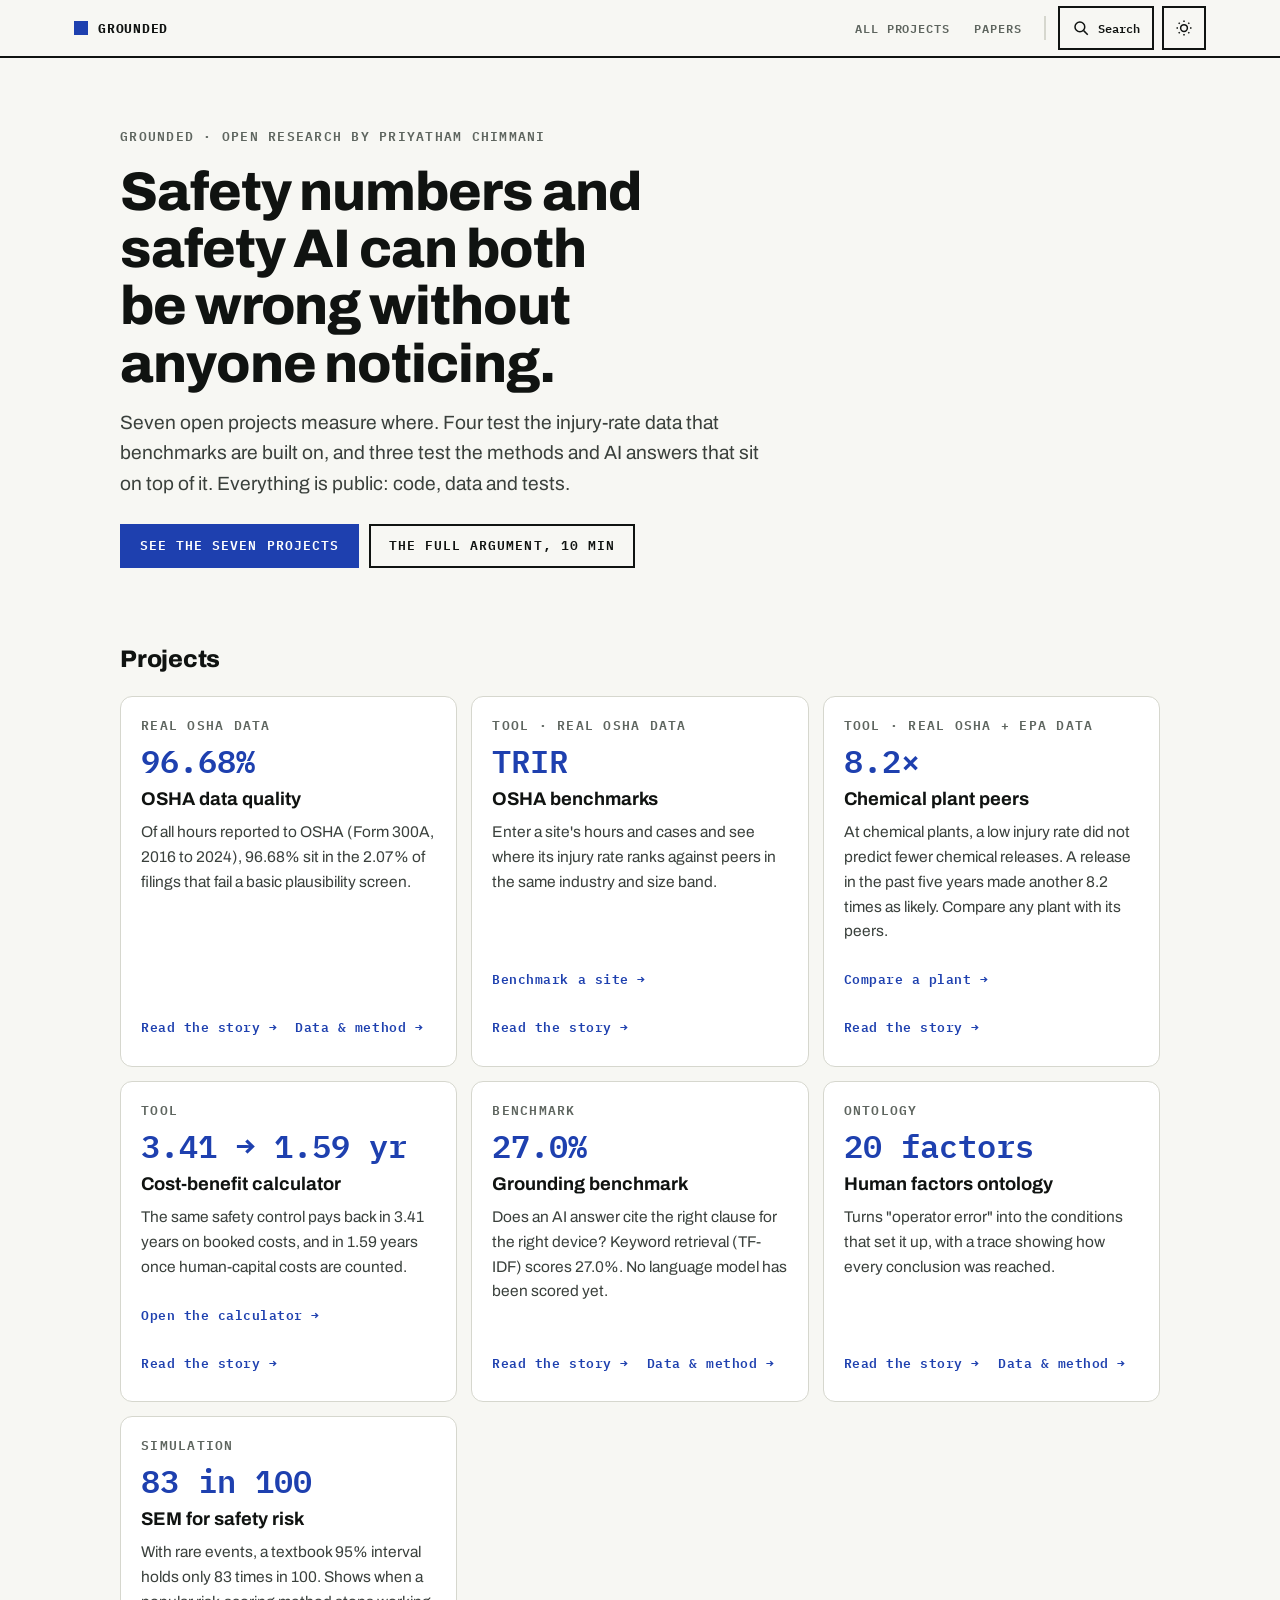
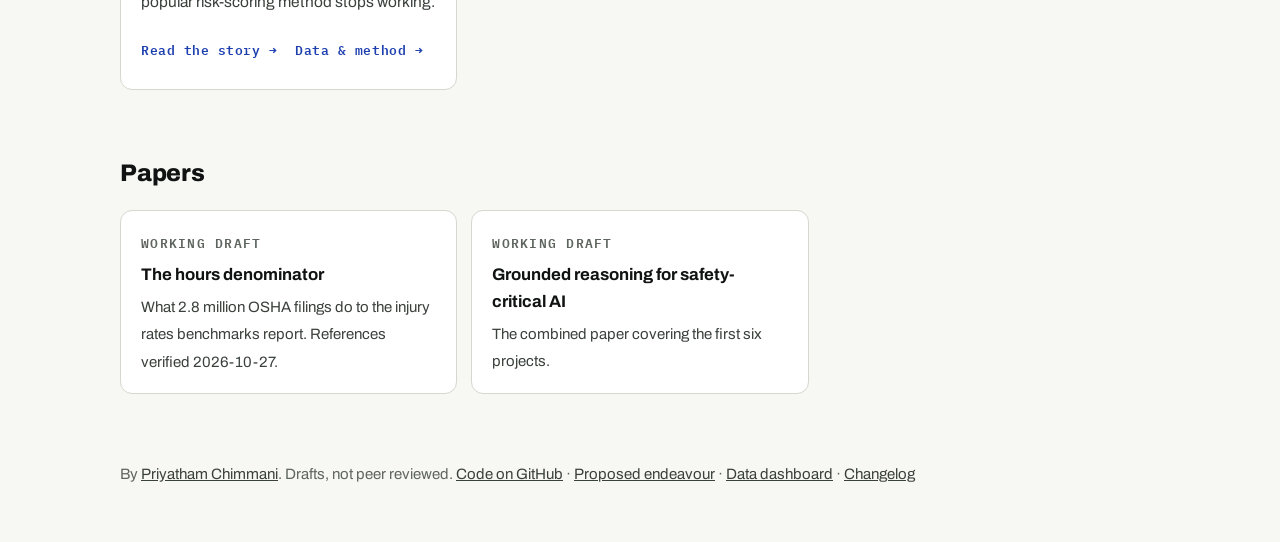
==== docs/index.html @ ce4b9779 "Add Proposed endeavour page: three-year plan built from existing work Co-Authored-By: Claude Sonnet " ====
<!doctype html>
<html lang="en">
<head>
<meta charset="utf-8" />
<meta name="viewport" content="width=device-width, initial-scale=1" />
<title>Grounded - Priyatham Chimmani</title>
<meta name="description" content="Seven open projects on two quiet failures in safety work: injury-rate data that is wrong or misread, and AI answers about safety that are wrong. Plus two papers." />
<link rel="canonical" href="https://priyatham9.github.io/grounded/" />
<meta property="og:title" content="Grounded - Priyatham Chimmani" />
<meta property="og:description" content="Seven open projects on two quiet failures in safety work: injury-rate data that is wrong or misread, and AI answers about safety that are wrong." />
<meta property="og:type" content="website" />
<meta property="og:url" content="https://priyatham9.github.io/grounded/" />
<meta property="og:image" content="https://priyatham9.github.io/grounded/og.png" />
<meta name="twitter:card" content="summary_large_image" />
<meta name="theme-color" content="#F7F7F3" media="(prefers-color-scheme: light)" />
<meta name="theme-color" content="#0A0C10" media="(prefers-color-scheme: dark)" />
<link rel="icon" href="data:image/svg+xml,%3Csvg xmlns='http://www.w3.org/2000/svg' viewBox='0 0 16 16'%3E%3Crect width='16' height='16' fill='%231E40AF'/%3E%3C/svg%3E" />
<link rel="preconnect" href="https://fonts.googleapis.com" />
<link rel="preconnect" href="https://fonts.gstatic.com" crossorigin />
<link rel="stylesheet" href="https://fonts.googleapis.com/css2?family=Archivo:wght@400;600;800&family=IBM+Plex+Mono:wght@500;600&display=swap" />
<style>
:root{
 color-scheme:light;
 --paper:#F7F7F3; --surface:#FFFFFF; --surface-2:#EFEFE9;
 --ink:#101311; --ink-2:#3A403C; --muted:#5E655F;
 --rule:#101311; --rule-soft:#D6D7CE;
 --accent:#1E40AF; --accent-ink:#FFFFFF; --accent-wash:#E2E8FB;
 --font-sans:"Archivo",ui-sans-serif,system-ui,-apple-system,"Segoe UI",Roboto,Arial,sans-serif;
 --font-mono:"IBM Plex Mono",ui-monospace,"SF Mono",Menlo,Consolas,monospace;
}
:root[data-theme="dark"]{
 color-scheme:dark;
 --paper:#0A0C10; --surface:#12151C; --surface-2:#171B24;
 --ink:#EAECF2; --ink-2:#BFC4CF; --muted:#959CAB;
 --rule:#EAECF2; --rule-soft:#2C3240;
 --accent:#7C9EFF; --accent-ink:#06101F; --accent-wash:#151C33;
}
@media (prefers-color-scheme:dark){:root:not([data-theme]){
 color-scheme:dark;
 --paper:#0A0C10; --surface:#12151C; --surface-2:#171B24;
 --ink:#EAECF2; --ink-2:#BFC4CF; --muted:#959CAB;
 --rule:#EAECF2; --rule-soft:#2C3240;
 --accent:#7C9EFF; --accent-ink:#06101F; --accent-wash:#151C33;
}}
*{box-sizing:border-box}
html{-webkit-text-size-adjust:100%}
body{margin:0;background:var(--paper);color:var(--ink);font:400 17px/1.6 var(--font-sans)}
a{color:inherit}
.skip{position:absolute;left:-999px}.skip:focus{left:16px;top:8px;z-index:2000;background:var(--surface);padding:10px 14px}
.wrap{max-width:1080px;margin:0 auto;padding:0 20px}
.label{font:600 12.5px/1.4 var(--font-mono);letter-spacing:.1em;text-transform:uppercase;color:var(--muted)}
h1{font-weight:800;font-size:clamp(2rem,5vw,3.4rem);line-height:1.05;letter-spacing:-.02em;margin:14px 0 16px;max-width:20ch;text-wrap:balance}
.intro{padding-top:64px;padding-bottom:40px}
.intro p{font-size:clamp(1.05rem,1.6vw,1.2rem);color:var(--ink-2);max-width:60ch;margin:0 0 24px;text-wrap:pretty}
.btns{display:flex;flex-wrap:wrap;gap:10px}
.btn{display:inline-flex;align-items:center;min-height:44px;padding:0 18px;border:2px solid var(--rule);font:600 13px/1 var(--font-mono);letter-spacing:.08em;text-transform:uppercase;text-decoration:none}
.btn.primary{background:var(--accent);border-color:var(--accent);color:var(--accent-ink)}
.btn:hover{background:var(--accent-wash);color:var(--ink);border-color:var(--accent)}
.btn:focus-visible,.card a:focus-visible,.paper:focus-visible{outline:3px solid var(--accent);outline-offset:3px}
section{padding:32px 0}
h2{font-size:1.5rem;font-weight:800;margin:0 0 18px;letter-spacing:-.01em}
.grid{display:grid;grid-template-columns:repeat(auto-fill,minmax(300px,1fr));gap:14px}
.card{background:var(--surface);border:1px solid var(--rule-soft);border-radius:12px;padding:20px 20px 16px;display:flex;flex-direction:column}
.card .num{font:600 2rem/1 var(--font-mono);color:var(--accent);margin:10px 0 8px}
.card h3{font-size:1.15rem;margin:0 0 6px}
.card p{margin:0 0 14px;color:var(--ink-2);font-size:15.5px}
.card .links{margin-top:auto;display:flex;flex-wrap:wrap;gap:4px 18px}
.card .links a{display:inline-flex;align-items:center;min-height:44px;font:600 13px/1.2 var(--font-mono);letter-spacing:.04em;color:var(--accent);text-decoration:none}
.card .links a:hover{text-decoration:underline}
.papers{display:grid;grid-template-columns:repeat(auto-fill,minmax(300px,1fr));gap:14px}
.paper{display:block;background:var(--surface);border:1px solid var(--rule-soft);border-radius:12px;padding:18px 20px;text-decoration:none}
.paper:hover{border-color:var(--accent)}
.paper b{display:block;font-size:1.05rem;margin:6px 0 4px}
.paper span.d{color:var(--ink-2);font-size:15px}
footer{padding:36px 0 56px;color:var(--muted);font-size:15px}
footer a{color:var(--ink-2)}
</style>
<script id="rs-theme-init">try{var t=localStorage.getItem("pc-theme")||localStorage.getItem("ehs-ai-theme");if(t==="light"||t==="dark")document.documentElement.setAttribute("data-theme",t);}catch(e){}</script><style id="rs-header-css">.rs-header,.rs-k{--rs-paper:var(--paper,#F7F7F3);--rs-surface:var(--surface,#FFFFFF);--rs-surface-2:var(--surface-2,#EFEFE9);--rs-ink:var(--ink,#101311);--rs-muted:var(--muted,var(--ink-2,#5E655F));--rs-rule:var(--rule,#101311);--rs-rule-soft:var(--rule-soft,#D6D7CE);--rs-accent:var(--accent,#1E40AF);--rs-mono:var(--font-mono,"IBM Plex Mono",ui-monospace,"SF Mono",Menlo,Consolas,monospace);--rs-sans:var(--font-sans,"Archivo",ui-sans-serif,system-ui,-apple-system,"Segoe UI",Roboto,Arial,sans-serif);}:root[data-theme="dark"] .rs-header,:root[data-theme="dark"] .rs-k{--rs-paper:var(--paper,#0A0C10);--rs-surface:var(--surface,#12151C);--rs-surface-2:var(--surface-2,#171B24);--rs-ink:var(--ink,#EAECF2);--rs-muted:var(--muted,var(--ink-2,#959CAB));--rs-rule:var(--rule,#EAECF2);--rs-rule-soft:var(--rule-soft,#2C3240);--rs-accent:var(--accent,#7C9EFF);}@media (prefers-color-scheme:dark){:root:not([data-theme]) .rs-header,:root:not([data-theme]) .rs-k{--rs-paper:var(--paper,#0A0C10);--rs-surface:var(--surface,#12151C);--rs-surface-2:var(--surface-2,#171B24);--rs-ink:var(--ink,#EAECF2);--rs-muted:var(--muted,var(--ink-2,#959CAB));--rs-rule:var(--rule,#EAECF2);--rs-rule-soft:var(--rule-soft,#2C3240);--rs-accent:var(--accent,#7C9EFF);}}:root{--rs-header-h:58px}html{scroll-padding-top:calc(var(--rs-header-h) + 12px)}a.skip,a.skip-link{min-height:44px;box-sizing:border-box}.rs-header :where(a,button,nav,div,span,summary,details,b,i){all:revert;box-sizing:border-box}.rs-header [hidden]{display:none!important}.rs-header{transition:transform .28s cubic-bezier(.2,.8,.2,1)}.rs-header.rs-hide{transform:translateY(-100%)}@media (prefers-reduced-motion:reduce){.rs-header{transition:none}}.rs-header svg{display:block;width:18px;height:18px;fill:none;stroke:currentColor}.rs-header{all:revert;display:block;position:sticky;top:0;z-index:1000;margin:0;padding:0;width:auto;max-width:none;float:none;transform:none;box-sizing:border-box;background:var(--rs-paper);color:var(--rs-ink);border:0;box-shadow:none;font:400 14px/1.3 var(--rs-sans);text-align:left}.rs-header .rs-bar{border-bottom:2px solid var(--rs-rule);background:var(--rs-paper)}.rs-header .rs-row{display:flex;align-items:center;max-width:1180px;height:56px;margin:0 auto;padding:0 24px}.rs-header .rs-brand{display:flex;align-items:center;gap:10px;height:56px;padding:0 16px 0 0;font:700 13px/1 var(--rs-mono);letter-spacing:.06em;text-transform:uppercase;color:var(--rs-ink);text-decoration:none;white-space:nowrap}.rs-header .rs-mark{display:block;width:14px;height:14px;background:var(--rs-accent);flex:none}.rs-header .rs-author{display:flex;align-items:center;height:44px;padding:0 0 0 16px;background:linear-gradient(var(--rs-rule-soft),var(--rs-rule-soft)) 0 50%/2px 24px no-repeat;font:500 12px/1 var(--rs-mono);letter-spacing:.06em;color:var(--rs-muted);text-decoration:none;white-space:nowrap;margin-right:8px}.rs-header .rs-author:hover{color:var(--rs-accent)}.rs-header .rs-nav{display:flex;align-items:center;height:56px;margin:0 0 0 auto;padding:0}.rs-header .rs-menu{display:flex;align-items:center;position:relative;height:56px;margin:0;padding:0}.rs-header .rs-item{display:flex;align-items:center;gap:6px;height:56px;margin:0;padding:0 14px;font:600 12px/1 var(--rs-mono);letter-spacing:.08em;text-transform:uppercase;color:var(--rs-muted);text-decoration:none;white-space:nowrap;cursor:pointer;list-style:none;background:transparent;border:0}.rs-header .rs-item::-webkit-details-marker{display:none}.rs-header .rs-item::marker{content:""}.rs-header .rs-item:hover,.rs-header .rs-menu[open]>.rs-item{background:var(--rs-surface-2);color:var(--rs-ink)}.rs-header .rs-item[aria-current="page"],.rs-header .rs-menu[data-current]>.rs-item{color:var(--rs-ink);box-shadow:inset 0 -3px 0 var(--rs-accent)}.rs-header .rs-story{color:var(--rs-accent);font-weight:700;box-shadow:inset 0 -3px 0 var(--rs-accent)}.rs-header .rs-story::before{content:"";display:block;width:7px;height:7px;background:var(--rs-accent);flex:none}.rs-header .rs-story:hover{background:var(--rs-accent);color:var(--rs-paper)}.rs-header .rs-story:hover::before{background:var(--rs-paper)}.rs-header .rs-caret{display:block;width:0;height:0;border-left:4px solid transparent;border-right:4px solid transparent;border-top:5px solid currentColor;transition:transform .15s}.rs-header .rs-menu[open] .rs-caret{transform:rotate(180deg)}.rs-header .rs-panel{display:block;position:absolute;top:calc(100% + 2px);right:0;width:340px;max-width:calc(100vw - 32px);margin:0;padding:0;background:var(--rs-surface);border:2px solid var(--rs-rule);box-shadow:6px 6px 0 var(--rs-rule);z-index:1}.rs-header .rs-opt{display:flex;flex-direction:column;justify-content:center;gap:4px;min-height:44px;padding:9px 14px;border-bottom:1px solid var(--rs-rule-soft);color:var(--rs-ink);text-decoration:none}.rs-header .rs-opt:last-child{border-bottom:0}.rs-header .rs-opt:hover{background:var(--rs-surface-2)}.rs-header .rs-opt[aria-current="page"]{box-shadow:inset 4px 0 0 var(--rs-accent);background:var(--rs-surface-2)}.rs-header .rs-t{display:block;font:500 14px/1.25 var(--rs-sans);color:var(--rs-ink)}.rs-header .rs-n{display:block;font:400 12px/1.25 var(--rs-mono);letter-spacing:.04em;color:var(--rs-muted)}.rs-header .rs-opt[aria-current="page"] .rs-n::after{content:" \00B7  you are here";color:var(--rs-accent)}.rs-header .rs-sep{display:block;width:2px;height:24px;margin:0 12px 0 10px;background:var(--rs-rule-soft);flex:none}.rs-header .rs-btn{display:inline-flex;align-items:center;justify-content:center;flex:none;width:44px;height:44px;margin:0;padding:0;background:var(--rs-paper);color:var(--rs-ink);border:2px solid var(--rs-rule);border-radius:0;cursor:pointer;font:600 12px/1 var(--rs-mono);touch-action:manipulation}.rs-header .rs-find{margin-right:8px;gap:8px}.rs-header .rs-find span{display:none}.rs-header:not(.rs-js) .rs-find{display:none}.rs-header .rs-btn:hover{background:var(--rs-surface-2)}.rs-header .rs-moon{display:none}:root[data-theme="dark"] .rs-header .rs-sun{display:none}:root[data-theme="dark"] .rs-header .rs-moon{display:block}@media (prefers-color-scheme:dark){:root:not([data-theme]) .rs-header .rs-sun{display:none}:root:not([data-theme]) .rs-header .rs-moon{display:block}}.rs-header .rs-burger{display:none;width:44px;height:44px;margin-left:8px}.rs-header .rs-burger i{display:block;position:relative;width:18px;height:2px;background:currentColor;transition:background .15s}.rs-header .rs-burger i::before,.rs-header .rs-burger i::after{content:"";position:absolute;left:0;width:18px;height:2px;background:currentColor;transition:transform .15s}.rs-header .rs-burger i::before{top:-6px}.rs-header .rs-burger i::after{top:6px}.rs-header .rs-burger[aria-expanded="true"] i{background:transparent}.rs-header .rs-burger[aria-expanded="true"] i::before{transform:translateY(6px) rotate(45deg)}.rs-header .rs-burger[aria-expanded="true"] i::after{transform:translateY(-6px) rotate(-45deg)}.rs-header :focus-visible{outline:2px solid var(--rs-accent);outline-offset:-2px}.rs-header .rs-sub{position:relative;border-bottom:2px solid var(--rs-rule-soft);background:var(--rs-paper)}.rs-header .rs-subrow{height:44px}.rs-header .rs-sublabel{display:block;flex:none;padding:0 12px 0 0;font:500 12px/1 var(--rs-mono);letter-spacing:.06em;color:var(--rs-muted);white-space:nowrap}.rs-header .rs-sections{display:flex;align-items:center;position:relative;flex:1 1 auto;min-width:0;height:44px;margin:0;padding:0;overflow-x:auto;scrollbar-width:none}.rs-header .rs-sections::-webkit-scrollbar{display:none}.rs-header .rs-sections.rs-fl{-webkit-mask-image:linear-gradient(90deg,transparent,#000 32px);mask-image:linear-gradient(90deg,transparent,#000 32px)}.rs-header .rs-sections.rs-fr{-webkit-mask-image:linear-gradient(90deg,#000 calc(100% - 32px),transparent);mask-image:linear-gradient(90deg,#000 calc(100% - 32px),transparent)}.rs-header .rs-sections.rs-fl.rs-fr{-webkit-mask-image:linear-gradient(90deg,transparent,#000 32px,#000 calc(100% - 32px),transparent);mask-image:linear-gradient(90deg,transparent,#000 32px,#000 calc(100% - 32px),transparent)}.rs-header .rs-sec{display:flex;align-items:center;flex:none;height:44px;padding:0 10px;font:600 12px/1 var(--rs-mono);letter-spacing:.06em;text-transform:uppercase;color:var(--rs-muted);text-decoration:none;white-space:nowrap}.rs-header .rs-sec:hover{color:var(--rs-ink)}.rs-header .rs-sec.rs-active{color:var(--rs-accent);box-shadow:inset 0 -2px 0 var(--rs-accent)}.rs-header .rs-subbtn{display:none;align-items:center;gap:8px;width:100%;height:44px;margin:0;padding:0;background:transparent;border:0;color:var(--rs-muted);font:500 12px/1 var(--rs-mono);letter-spacing:.06em;cursor:pointer;text-align:left}.rs-header .rs-subbtn b{flex:1 1 auto;min-width:0;overflow:hidden;text-overflow:ellipsis;white-space:nowrap;color:var(--rs-ink);font-weight:600;text-transform:uppercase}.rs-header .rs-subbtn[aria-expanded="true"] .rs-caret{transform:rotate(180deg)}.rs-header .rs-sublist{position:absolute;top:calc(100% + 2px);left:0;right:0;max-height:60vh;overflow-y:auto;margin:0;padding:0;background:var(--rs-surface);border-top:2px solid var(--rs-rule);border-bottom:2px solid var(--rs-rule);box-shadow:0 6px 0 var(--rs-rule)}.rs-header .rs-sublist .rs-sec{height:auto;min-height:44px;padding:0 16px;border-bottom:1px solid var(--rs-rule-soft)}.rs-header .rs-sublist .rs-sec.rs-active{box-shadow:inset 4px 0 0 var(--rs-accent)}.rs-header .rs-progress{display:block;position:absolute;left:0;right:0;bottom:0;height:2px;background:var(--rs-accent);transform:scaleX(0);transform-origin:0 50%;pointer-events:none}.rs-header .rs-sheet{position:fixed;top:58px;overscroll-behavior:contain;left:0;right:0;bottom:0;overflow-y:auto;margin:0;padding:8px 16px 32px;background:var(--rs-paper);border-top:0;z-index:2}.rs-header .rs-sheet a{display:flex;align-items:center;min-height:48px;padding:0 4px;border-bottom:1px solid var(--rs-rule-soft);color:var(--rs-ink);text-decoration:none;font:600 13px/1.2 var(--rs-mono);letter-spacing:.06em;text-transform:uppercase}.rs-header .rs-sheet a[aria-current="page"]{color:var(--rs-accent);box-shadow:inset 4px 0 0 var(--rs-accent);padding-left:14px}.rs-header .rs-sheet .rs-opt{align-items:flex-start;font:inherit;text-transform:none;letter-spacing:0;padding:8px 4px}.rs-header .rs-sheet .rs-opt[aria-current="page"]{padding-left:14px}.rs-header .rs-group{display:block;margin:24px 0 4px;font:500 12px/1 var(--rs-mono);letter-spacing:.08em;text-transform:uppercase;color:var(--rs-muted)}.rs-header .rs-sheet a.rs-sheet-author{margin-top:24px;border-top:2px solid var(--rs-rule);border-bottom:0;color:var(--rs-muted);text-transform:none;font-weight:500}htmlhtml.rs-lock{overflow:hidden}@media (max-width:1279.98px){.rs-header .rs-author{display:none}}.rs-header .rs-crumb{display:flex;align-items:center;gap:10px;min-width:0;height:56px;padding:0 4px 0 0}.rs-header .rs-slash{color:var(--rs-muted);font:400 20px/1 var(--rs-sans)}.rs-header .rs-proj,.rs-header .rs-here{display:block;min-width:0;line-height:44px!important;min-height:44px;overflow:hidden;text-overflow:ellipsis;white-space:nowrap;font:700 15px/1.2 var(--rs-sans);color:var(--rs-ink);text-decoration:none}.rs-header a.rs-proj:hover{text-decoration:underline}.rs-header .rs-tabs{display:flex;align-items:center;height:56px;margin:0 0 0 14px;padding:0}.rs-header .rs-tab{display:flex;align-items:center;height:56px;padding:0 12px;font:600 12px/1 var(--rs-mono);letter-spacing:.08em;text-transform:uppercase;color:var(--rs-muted);text-decoration:none;white-space:nowrap}.rs-header .rs-tab:hover{background:var(--rs-surface-2);color:var(--rs-ink)}.rs-header .rs-tab[aria-current="page"]{color:var(--rs-ink);box-shadow:inset 0 -3px 0 var(--rs-accent)}.rs-header .rs-tab:focus-visible,.rs-header .rs-proj:focus-visible{outline:3px solid var(--rs-accent);outline-offset:-3px}@media (max-width:599.98px){.rs-header .rs-brand:has(+.rs-crumb){font-size:0;gap:0;min-width:44px;padding-right:0;justify-content:center}.rs-header .rs-crumb{gap:8px}}@media (max-width:1100px){.rs-header .rs-item{padding:0 10px}}@media (min-width:1280px){.rs-header .rs-find{width:auto;padding:0 12px}.rs-header .rs-find span{display:block}.rs-header .rs-item{padding:0 12px}}@media (max-width:1099.98px){.rs-header .rs-tabs{display:none}.rs-header .rs-find{margin-left:auto}.rs-header .rs-row{padding:0 16px}.rs-header.rs-js .rs-nav,.rs-header.rs-js .rs-sep,.rs-header .rs-author{display:none}.rs-header.rs-js .rs-burger{display:inline-flex}.rs-header:not(.rs-js) .rs-nav{overflow-x:auto;margin-left:0}.rs-header.rs-js .rs-sublabel,.rs-header.rs-js .rs-subrow>.rs-sections{display:none}.rs-header.rs-js .rs-subbtn{display:flex}}@media (min-width:1100px){.rs-header .rs-sheet,.rs-header .rs-sublist{display:none}}.rs-k,.rs-k :where(div,span,a,button,input,p,mark,kbd,b,svg){all:revert;box-sizing:border-box}.rs-k{width:min(640px,100vw - 32px);max-width:none;max-height:min(76vh,680px);margin:10vh auto auto;padding:0;overflow:hidden;background:var(--rs-surface);color:var(--rs-ink);border:2px solid var(--rs-rule);box-shadow:8px 8px 0 var(--rs-rule);font:400 15px/1.4 var(--rs-sans)}.rs-k[open]{display:flex;flex-direction:column}.rs-k::backdrop{background:#0a0c108c}.rs-k svg{flex:none;width:20px;height:20px;fill:none;stroke:currentColor;stroke-width:2}.rs-k-top{display:flex;align-items:center;gap:10px;padding:0 8px 0 16px;border-bottom:2px solid var(--rs-rule);color:var(--rs-muted)}.rs-k-top:focus-within{box-shadow:inset 0 -2px var(--rs-accent)}.rs-k input{flex:1;min-width:0;height:56px;border:0;outline:0;background:none;color:var(--rs-ink);font:500 17px var(--rs-sans);appearance:none}.rs-k input::placeholder{color:var(--rs-muted)}.rs-k-x{min-width:44px;height:44px;padding:0 10px;background:none;color:var(--rs-muted);border:1px solid var(--rs-rule-soft);font:600 12px var(--rs-mono);text-transform:uppercase;cursor:pointer}#rs-k-list{flex:1;min-height:0;overflow-y:auto;overscroll-behavior:contain;padding-bottom:8px}#rs-k-list:empty{display:none}.rs-k-g{padding:14px 16px 6px;font:600 12px var(--rs-mono);letter-spacing:.08em;text-transform:uppercase;color:var(--rs-muted)}.rs-k [role=option]{display:block;padding:9px 16px 9px 13px;border-left:3px solid transparent;color:var(--rs-ink);text-decoration:none}.rs-k [role=option]:hover,.rs-k [aria-selected=true]{background:var(--rs-surface-2);border-color:var(--rs-accent)}.rs-k-t{display:block;font-weight:500}.rs-k-c{display:block;overflow:hidden;white-space:nowrap;text-overflow:ellipsis;font-size:13px;color:var(--rs-muted)}.rs-k-c b{margin-right:6px;color:var(--rs-ink)}.rs-k mark{background:none;color:inherit;font-weight:700;text-decoration:underline 2px var(--rs-accent);text-underline-offset:2px}.rs-k-e{margin:0;padding:20px 16px;color:var(--rs-muted)}.rs-k-f{margin:0;padding:10px 16px;border-top:1px solid var(--rs-rule-soft);font:500 12px var(--rs-mono);color:var(--rs-muted);word-spacing:6px}.rs-k-f kbd{margin:0 4px 0 0;padding:2px 5px;border:1px solid var(--rs-rule-soft);font:inherit;word-spacing:0}.rs-k-sr{position:absolute;width:1px;height:1px;overflow:hidden;clip-path:inset(50%)}.rs-k :focus-visible{outline:2px solid var(--rs-accent);outline-offset:-2px}@media (max-width:640px){.rs-k{width:100%;height:100%;max-height:100%;margin:0;border:0;box-shadow:none}.rs-k-f{display:none}}@media (prefers-reduced-motion:reduce){.rs-header *,.rs-header *::before,.rs-header *::after{transition:none!important}}@media print{.rs-header,.rs-k{display:none!important}}</style></head>
<body>
<a class="skip" href="#main">Skip to content</a><header class="rs-header" id="rs-header"><div class="rs-bar"><div class="rs-row"><a class="rs-brand" href="https://priyatham9.github.io/grounded/" aria-label="Grounded home"><span class="rs-mark" aria-hidden="true"></span>Grounded</a><nav class="rs-nav" aria-label="Research site"><a class="rs-item" href="https://priyatham9.github.io/grounded/#projects">All projects</a><a class="rs-item" href="https://priyatham9.github.io/grounded/#papers">Papers</a></nav><span class="rs-sep" aria-hidden="true"></span><button class="rs-btn rs-find" id="rs-find" type="button" aria-haspopup="dialog" aria-keyshortcuts="Control+K Meta+K /" aria-label="Search the research" title="Search (/ or Ctrl+K)"><svg viewBox="0 0 24 24" width="18" height="18" fill="none" stroke="currentColor" stroke-width="2" aria-hidden="true"><circle cx="10.5" cy="10.5" r="6.5"/><path d="M15.5 15.5L21 21"/></svg><span>Search</span></button><button class="rs-btn" id="rs-theme" type="button" aria-label="Dark theme" aria-pressed="false" title="Switch colour theme"><svg class="rs-sun" viewBox="0 0 24 24" width="18" height="18" fill="none" stroke="currentColor" stroke-width="2" aria-hidden="true"><circle cx="12" cy="12" r="4.5"/><path d="M12 2v2M12 20v2M2 12h2M20 12h2M4.9 4.9l1.4 1.4M17.7 17.7l1.4 1.4M19.1 4.9l-1.4 1.4M6.3 17.7l-1.4 1.4"/></svg><svg class="rs-moon" viewBox="0 0 24 24" width="18" height="18" fill="none" stroke="currentColor" stroke-width="2" aria-hidden="true"><path d="M21 12.8A9 9 0 1111.2 3a7 7 0 009.8 9.8z"/></svg></button><button class="rs-btn rs-burger" id="rs-menu-btn" type="button" aria-expanded="false" aria-controls="rs-sheet" aria-label="Open menu"><i></i></button></div></div><div class="rs-sheet" id="rs-sheet" hidden><a href="https://priyatham9.github.io/grounded/" aria-current="page">Grounded home</a><span class="rs-group">All projects</span><a class="rs-opt" href="https://priyatham9.github.io/ehs-osha-analysis/"><span class="rs-t">OSHA data quality</span><span class="rs-n">2.8M real filings</span></a><a class="rs-opt" href="https://priyatham9.github.io/ehs-ai-grounding-eval/"><span class="rs-t">Grounding benchmark</span><span class="rs-n">first baselines</span></a><a class="rs-opt" href="https://priyatham9.github.io/ehs-human-factors-ontology/"><span class="rs-t">Human factors ontology</span><span class="rs-n">derivation traces</span></a><a class="rs-opt" href="https://priyatham9.github.io/ehs-risk-sem/"><span class="rs-t">SEM for safety risk</span><span class="rs-n">simulation studies</span></a><a class="rs-opt" href="https://priyatham9.github.io/ehs-capitals-calculator/"><span class="rs-t">Cost-benefit calculator</span><span class="rs-n">interactive tool</span></a><a class="rs-opt" href="https://priyatham9.github.io/ehs-benchmarks/"><span class="rs-t">OSHA benchmarks</span><span class="rs-n">TRIR/DART library</span></a><a class="rs-opt" href="https://priyatham9.github.io/ehs-chemical-peers/"><span class="rs-t">Chemical plant peers</span><span class="rs-n">peer explorer</span></a><span class="rs-group">Papers</span><a class="rs-opt" href="https://priyatham9.github.io/grounded/paper.html"><span class="rs-t">Grounded reasoning for safety-critical AI</span><span class="rs-n">bundled draft</span></a><a class="rs-opt" href="https://priyatham9.github.io/grounded/paper-osha.html"><span class="rs-t">The hours denominator</span><span class="rs-n">standalone OSHA paper</span></a><a class="rs-sheet-author" href="https://priyatham9.github.io/">Priyatham Chimmani&nbsp;&#8599;</a></div><span class="rs-progress" aria-hidden="true"></span></header>
<main id="main">
 <div class="wrap intro">
  <span class="label">Grounded &middot; open research by Priyatham Chimmani</span>
  <h1>Safety numbers and safety AI can both be wrong without anyone noticing.</h1>
  <p>Seven open projects measure where. Four test the injury-rate data that benchmarks are built on, and three test the methods and AI answers that sit on top of it. Everything is public: code, data and tests.</p>
  <div class="btns">
   <a class="btn primary" href="#projects">See the seven projects</a>
   <a class="btn" href="story.html">The full argument, 10 min</a>
  </div>
 </div>

 <section id="projects">
  <div class="wrap">
   <h2>Projects</h2>
   <div class="grid">
    <div class="card">
     <span class="label">Real OSHA data</span>
     <div class="num">96.68%</div>
     <h3>OSHA data quality</h3>
     <p>Of all hours reported to OSHA (Form 300A, 2016 to 2024), 96.68% sit in the 2.07% of filings that fail a basic plausibility screen.</p>
     <div class="links"><a href="https://priyatham9.github.io/ehs-osha-analysis/story.html">Read the story &rarr;</a><a href="https://priyatham9.github.io/ehs-osha-analysis/">Data &amp; method &rarr;</a></div>
    </div>
    <div class="card">
     <span class="label">Tool &middot; real OSHA data</span>
     <div class="num">TRIR</div>
     <h3>OSHA benchmarks</h3>
     <p>Enter a site's hours and cases and see where its injury rate ranks against peers in the same industry and size band.</p>
     <div class="links"><a href="https://priyatham9.github.io/ehs-benchmarks/">Benchmark a site &rarr;</a><a href="https://priyatham9.github.io/ehs-benchmarks/story.html">Read the story &rarr;</a></div>
    </div>
    <div class="card">
     <span class="label">Tool &middot; real OSHA + EPA data</span>
     <div class="num">8.2&times;</div>
     <h3>Chemical plant peers</h3>
     <p>At chemical plants, a low injury rate did not predict fewer chemical releases. A release in the past five years made another 8.2 times as likely. Compare any plant with its peers.</p>
     <div class="links"><a href="https://priyatham9.github.io/ehs-chemical-peers/">Compare a plant &rarr;</a><a href="https://priyatham9.github.io/ehs-chemical-peers/story.html">Read the story &rarr;</a></div>
    </div>
    <div class="card">
     <span class="label">Tool</span>
     <div class="num">3.41 &rarr; 1.59 yr</div>
     <h3>Cost-benefit calculator</h3>
     <p>The same safety control pays back in 3.41 years on booked costs, and in 1.59 years once human-capital costs are counted.</p>
     <div class="links"><a href="https://priyatham9.github.io/ehs-capitals-calculator/">Open the calculator &rarr;</a><a href="https://priyatham9.github.io/ehs-capitals-calculator/story.html">Read the story &rarr;</a></div>
    </div>
    <div class="card">
     <span class="label">Benchmark</span>
     <div class="num">27.0%</div>
     <h3>Grounding benchmark</h3>
     <p>Does an AI answer cite the right clause for the right device? Keyword retrieval (TF-IDF) scores 27.0%. No language model has been scored yet.</p>
     <div class="links"><a href="https://priyatham9.github.io/ehs-ai-grounding-eval/story.html">Read the story &rarr;</a><a href="https://priyatham9.github.io/ehs-ai-grounding-eval/">Data &amp; method &rarr;</a></div>
    </div>
    <div class="card">
     <span class="label">Ontology</span>
     <div class="num">20 factors</div>
     <h3>Human factors ontology</h3>
     <p>Turns "operator error" into the conditions that set it up, with a trace showing how every conclusion was reached.</p>
     <div class="links"><a href="https://priyatham9.github.io/ehs-human-factors-ontology/story.html">Read the story &rarr;</a><a href="https://priyatham9.github.io/ehs-human-factors-ontology/">Data &amp; method &rarr;</a></div>
    </div>
    <div class="card">
     <span class="label">Simulation</span>
     <div class="num">83 in 100</div>
     <h3>SEM for safety risk</h3>
     <p>With rare events, a textbook 95% interval holds only 83 times in 100. Shows when a popular risk-scoring method stops working.</p>
     <div class="links"><a href="https://priyatham9.github.io/ehs-risk-sem/story.html">Read the story &rarr;</a><a href="https://priyatham9.github.io/ehs-risk-sem/">Data &amp; method &rarr;</a></div>
    </div>
   </div>
  </div>
 </section>

 <section id="papers">
  <div class="wrap">
   <h2>Papers</h2>
   <div class="papers">
    <a class="paper" href="paper-osha.html"><span class="label">Working draft</span><b>The hours denominator</b><span class="d">What 2.8 million OSHA filings do to the injury rates benchmarks report. References verified 2026-10-27.</span></a>
    <a class="paper" href="paper.html"><span class="label">Working draft</span><b>Grounded reasoning for safety-critical AI</b><span class="d">The combined paper covering the first six projects.</span></a>
   </div>
  </div>
 </section>
</main>
<footer>
 <div class="wrap">
  By <a href="https://priyatham9.github.io/">Priyatham Chimmani</a>. Drafts, not peer reviewed. <a href="https://github.com/priyatham9">Code on GitHub</a> &middot; <a href="endeavour.html">Proposed endeavour</a> &middot; <a href="observatory.html">Data dashboard</a> &middot; <a href="changelog.html">Changelog</a>
 </div>
</footer>
<script id="rs-header-js">
(()=>{
var h=document.getElementById('rs-header');if(!h)return;
var root=document.documentElement,doc=document;h.classList.add('rs-js');
var mq=window.matchMedia?matchMedia('(prefers-color-scheme: dark)'):{matches:false};
var tb=doc.getElementById('rs-theme');
function cur(){var t=root.getAttribute('data-theme');return t==='dark'||t==='light'?t:(mq.matches?'dark':'light');}
function sync(){var d=cur()==='dark';tb.setAttribute('aria-pressed',d?'true':'false');tb.setAttribute('aria-label','Dark theme');tb.title=d?'Switch to light theme':'Switch to dark theme';}
if(tb){tb.addEventListener('click',()=>{var n=cur()==='dark'?'light':'dark';root.setAttribute('data-theme',n);
try{localStorage.setItem('pc-theme',n);localStorage.setItem('ehs-ai-theme',n);}catch(e){}
sync();try{doc.dispatchEvent(new CustomEvent('rs-themechange',{detail:{theme:n}}));}catch(e){}});
sync();if(mq.addEventListener)mq.addEventListener('change',sync);
if(window.MutationObserver)new MutationObserver(sync).observe(root,{attributes:true,attributeFilter:['data-theme']});}
var menus=[].slice.call(h.querySelectorAll('.rs-menu'));
function closeMenus(except){menus.forEach((m)=>{if(m!==except&&m.open)m.open=false;});}
menus.forEach((m)=>{var s=m.querySelector('summary');s.setAttribute('aria-expanded','false');
s.addEventListener('keydown',(e)=>{if(e.key==='Enter'||e.key===' '){e.preventDefault();m.open=!m.open;}
else if(e.key==='ArrowDown'){e.preventDefault();m.open=true;m.querySelector('a').focus();}});
m.addEventListener('keydown',(e)=>{var a=doc.activeElement,k=e.key,n=k==='ArrowDown'?'nextElementSibling':k==='ArrowUp'?'previousElementSibling':0;
if(n&&a.parentNode.className==='rs-panel'&&a[n]){e.preventDefault();a[n].focus();}});
m.addEventListener('focusout',(e)=>{if(!m.contains(e.relatedTarget))m.open=false;});
m.addEventListener('toggle',()=>{s.setAttribute('aria-expanded',m.open?'true':'false');if(m.open)closeMenus(m);});});
var sa=h.querySelector('a.rs-story');if(sa&&sa.href.split('#')[0]===location.href.split('#')[0])sa.setAttribute('aria-current','page');
var mb=doc.getElementById('rs-menu-btn'),sheet=doc.getElementById('rs-sheet');
function focusables(){return [mb].concat([].slice.call(sheet.querySelectorAll('a[href]')));}
function setSheet(open){if(!sheet)return;sheet.hidden=!open;mb.setAttribute('aria-expanded',open?'true':'false');
mb.setAttribute('aria-label',open?'Close menu':'Open menu');root.classList.toggle('rs-lock',open);
if(open){var f=sheet.querySelector('a[href]');if(f)f.focus();}}
if(mb&&sheet){mb.addEventListener('click',()=>{setSheet(sheet.hidden);});
sheet.addEventListener('click',(e)=>{if(e.target.closest('a'))setSheet(false);});
window.addEventListener('resize',()=>{if(!sheet.hidden&&innerWidth>1099)setSheet(false);});}
var sb=doc.getElementById('rs-subbtn'),sl=doc.getElementById('rs-sublist'),nav=doc.getElementById('rs-sections');
function setSub(open){if(!sb)return;sl.hidden=!open;sb.setAttribute('aria-expanded',open?'true':'false');}
if(sb){sb.addEventListener('click',()=>{setSub(sl.hidden);});sl.addEventListener('click',(e)=>{if(e.target.closest('a'))setSub(false);});}
doc.addEventListener('click',(e)=>{var t=e.target;if(!t.closest)return;
if(!t.closest('.rs-menu'))closeMenus();if(sb&&!sl.hidden&&!t.closest('.rs-sub'))setSub(false);});
doc.addEventListener('keydown',(e)=>{
if(e.key==='Escape'){var o=menus.filter((m)=>{return m.open;})[0];
if(o){o.open=false;o.querySelector('summary').focus();return;}
if(sheet&&!sheet.hidden){setSheet(false);mb.focus();return;}
if(sb&&!sl.hidden){setSub(false);sb.focus();}return;}
if(e.key==='Tab'&&sheet&&!sheet.hidden){var f=focusables(),i=f.indexOf(doc.activeElement);
e.preventDefault();var n=f.length;f[i<0?0:(i+(e.shiftKey?n-1:1))%n].focus();}});
var links=nav?[].slice.call(nav.querySelectorAll('a.rs-sec')):[],items=[];
links.forEach((a)=>{var el=doc.getElementById(decodeURIComponent(a.getAttribute('href').slice(1)));if(el)items.push({a:a,el:el,id:el.id});});
var reduce=window.matchMedia&&matchMedia('(prefers-reduced-motion: reduce)').matches,active=null;
function off(){return h.offsetHeight;}
function fades(){if(!nav)return;var m=nav.scrollWidth-nav.clientWidth;nav.classList.toggle('rs-fl',nav.scrollLeft>2);nav.classList.toggle('rs-fr',m>2&&nav.scrollLeft<m-2);}
function spy(){if(!items.length)return;var y=off()+24,pick=null;
items.forEach((it)=>{if(it.el.getBoundingClientRect().top<=y)pick=it;});
if(!pick)pick=items[0];if(innerHeight+scrollY>=doc.documentElement.scrollHeight-2)pick=items[items.length-1];
if(pick===active)return;active=pick;
[].slice.call(h.querySelectorAll('a.rs-sec')).forEach((a)=>{var on=a.getAttribute('href')==='#'+pick.id;a.classList.toggle('rs-active',on);if(on)a.setAttribute('aria-current','true');else a.removeAttribute('aria-current');});
var now=doc.getElementById('rs-now');if(now)now.textContent=pick.a.textContent;
if(nav.scrollWidth>nav.clientWidth){var l=pick.a.offsetLeft-(nav.clientWidth-pick.a.offsetWidth)/2;
try{nav.scrollTo({left:l,behavior:reduce?'auto':'smooth'});}catch(e){nav.scrollLeft=l;}}}
var bar=h.querySelector('.rs-progress'),ticking=false;
function frame(){ticking=false;var max=doc.documentElement.scrollHeight-innerHeight;
if(bar)bar.style.transform='scaleX('+(max>0?Math.min(1,Math.max(0,scrollY/max)):0)+')';spy();}
function onScroll(){if(!ticking){ticking=true;requestAnimationFrame(frame);}}
function pad(){root.style.setProperty('--rs-header-h',off()+'px');root.style.scrollPaddingTop=(off()+12)+'px';fades();}
if(items.length&&'IntersectionObserver' in window){var io=new IntersectionObserver(onScroll,{rootMargin:'-'+off()+'px 0px -50% 0px'});items.forEach((it)=>{io.observe(it.el);});}
if(nav)nav.addEventListener('scroll',fades,{passive:true});
var lastY=scrollY;function headroom(){var y=scrollY,d=y-lastY;if(Math.abs(d)<6)return;
var busy=menus.some((m)=>{return m.open;})||(sheet&&!sheet.hidden)||h.contains(doc.activeElement)&&doc.activeElement!==doc.body;
h.classList.toggle('rs-hide',d>0&&y>160&&!busy);lastY=y;}
addEventListener('scroll',headroom,{passive:true});h.addEventListener('focusin',()=>{h.classList.remove('rs-hide');});
addEventListener('scroll',onScroll,{passive:true});addEventListener('resize',()=>{pad();onScroll();});
pad();frame();
var fb=doc.getElementById('rs-find');if(!fb)return;
var L=/^\/[^\/]+\/docs\//.test(location.pathname),G=['Pages','Findings','Papers','Tools','Terms'],RK='rs-search-recent',dl,inp,lst,msg,st,data,all,view=[],sel=0,back,moved,
U=(r,f,a)=>'/'+r+'/'+(L?'docs/':'')+f+(a?'#'+a:''),
esc=x=>String(x).replace(/[&<>"]/g,c=>'&#'+c.charCodeAt(0)+';'),
rec=()=>{try{return JSON.parse(localStorage.getItem(RK))||[]}catch(e){return []}},
load=()=>{data=data||fetch(U('grounded','search-index.json')).then(r=>{if(!r.ok)throw 0;return r.json()}).then(j=>{
all=j.p.map(p=>({l:p[2],g:p[3],c:p[4],s:p[5],u:U(p[0],p[1])})).concat(j.i.map(i=>{var p=j.p[i[0]];return{l:i[2],g:i[3],c:p[4],s:i[4],u:U(p[0],p[1],i[1])}}));
all.forEach(t=>{t.k=t.l.toLowerCase();t.x=(t.c+' '+(t.s||'')).toLowerCase()});dl&&dl.open&&render()},()=>{data=0;dl&&dl.open&&render(1)})},
hl=(x,ws)=>{var l=x.toLowerCase(),m=[],o='',p=0;ws.forEach(w=>{for(var i=l.indexOf(w);i>-1;i=l.indexOf(w,i+w.length))m.push([i,i+w.length])});
m.sort((a,b)=>a[0]-b[0]).forEach(r=>{if(r[0]>=p){o+=esc(x.slice(p,r[0]))+'<mark>'+esc(x.slice(r[0],r[1]))+'</mark>';p=r[1]}});return o+esc(x.slice(p))},
mark=()=>{var os=lst.querySelectorAll('[role=option]'),c=os[sel];os.forEach((o,i)=>o.setAttribute('aria-selected',i==sel));
c?(inp.setAttribute('aria-activedescendant',c.id),c.scrollIntoView({block:'nearest'})):inp.removeAttribute('aria-activedescendant')},
render=err=>{var raw=inp.value.trim(),q=raw.toLowerCase(),ws=q.split(/\s+/).filter(Boolean),gs=[],h='',r,b;view=[];
if(!q){r=rec();r.length&&gs.push(['Recent',r]);all&&gs.push(['All pages',all.filter(t=>t.u.indexOf('#')<0)])}
else if(all){b=G.map(()=>[]);
all.forEach(t=>{var s=0;for(var w of ws){var j=t.k.indexOf(w);if(j<0){if(t.x.indexOf(w)<0)return;s++}else s+=j&&/[a-z0-9]/.test(t.k[j-1])?3:6}
t.sc=s+(t.k.indexOf(q)?0:5)-t.l.length/300;b[t.g].push(t)});
b.forEach((a,g)=>a.length&&gs.push([G[g],a.sort((x,y)=>y.sc-x.sc).slice(0,g==1?8:5)]));gs.sort((x,y)=>y[1][0].sc-x[1][0].sc)}
gs.forEach((g,n)=>{h+='<div role="group" aria-labelledby="rs-kg'+n+'"><div class="rs-k-g" id="rs-kg'+n+'">'+g[0]+'</div>';
g[1].forEach(t=>{h+='<a role="option" tabindex="-1" id="rs-ko'+view.length+'" href="'+esc(t.u)+'"><span class="rs-k-t">'+hl(t.l,ws)+'</span><span class="rs-k-c"><b>'+esc(t.c)+'</b>'+hl(t.s||'',ws)+'</span></a>';view.push(t)});h+='</div>'});
lst.innerHTML=h;sel=0;mark();inp.setAttribute('aria-expanded',!!view.length);
msg.innerHTML=err?'Search is unavailable. Use the Projects and Papers menus.':all?q&&!view.length?'No match for “'+esc(raw)+'”. Try TRIR, hours, grounding or payback.':'':'Loading…';
msg.hidden=!msg.innerHTML;st.textContent=q&&all?view.length+' results':''},
shut=()=>{moved=0;dl.open&&dl.close()},
go=(t,tab)=>{if(!t)return;var r=rec().filter(x=>x.u!=t.u),a=doc.createElement('a'),e;r.unshift({l:t.l,c:t.c,s:t.s,u:t.u});
try{localStorage.setItem(RK,JSON.stringify(r.slice(0,6)))}catch(x){}
if(tab)return open(t.u,'_blank','noopener');
a.href=t.u;e=a.hash&&doc.getElementById(decodeURIComponent(a.hash.slice(1)));moved=1;dl.close();
if(e&&a.pathname.replace(/index\.html$/,'')==location.pathname.replace(/index\.html$/,'')){location.hash==a.hash?e.scrollIntoView():location.hash=a.hash;e.hasAttribute('tabindex')||e.setAttribute('tabindex','-1');e.focus({preventScroll:true})}
else location.href=t.u},
build=()=>{dl=doc.createElement('dialog');dl.className='rs-k';dl.setAttribute('aria-label','Search the research');
dl.innerHTML='<div class="rs-k-top">'+fb.querySelector('svg').outerHTML+'<input type="text" role="combobox" aria-label="Search the research" aria-expanded="false" aria-controls="rs-k-list" aria-autocomplete="list" aria-describedby="rs-k-help" placeholder="Search findings, papers, tools, terms" autocomplete="off" spellcheck="false" enterkeyhint="go"><button type="button" class="rs-k-x">Close</button></div><div id="rs-k-list" role="listbox" aria-label="Results"></div><p class="rs-k-e"></p><p class="rs-k-f" id="rs-k-help"><kbd>↑↓</kbd>move <kbd>Enter</kbd>open <kbd>Esc</kbd>close</p><p class="rs-k-sr" role="status"></p>';
doc.body.append(dl);[inp,lst,msg,st]=['input','#rs-k-list','.rs-k-e','.rs-k-sr'].map(s=>dl.querySelector(s));
inp.oninput=()=>render();
inp.onkeydown=e=>{var k=e.key,n=view.length;
if(k=='ArrowDown'||k=='ArrowUp'){e.preventDefault();if(n){sel=(sel+(k[5]=='D'?1:n-1))%n;mark()}}
else if(k=='Enter'){e.preventDefault();go(view[sel],e.metaKey||e.ctrlKey)}
else if(k=='Escape'){e.preventDefault();inp.value?(inp.value='',render()):shut()}};
lst.onclick=e=>{var o=e.target.closest('[role=option]');if(o){e.preventDefault();go(view[o.id.slice(5)],e.metaKey||e.ctrlKey||e.shiftKey)}};
dl.onclick=e=>{if(e.target==dl||e.target.className=='rs-k-x')shut()};
dl.onclose=()=>{moved||back&&back.focus&&back.focus()}},
show=()=>{dl||build();if(!dl.open){back=doc.activeElement;moved=0;inp.value='';load();render();dl.showModal();inp.focus()}};
fb.onclick=show;
doc.addEventListener('keydown',e=>{var t=e.target||{},k=e.key||'';if(root.classList.contains('st-presenting')||e.altKey)return;
if(k.toLowerCase()=='k'&&(e.metaKey||e.ctrlKey)){e.preventDefault();dl&&dl.open?shut():show()}
else if(k=='/'&&!e.metaKey&&!e.ctrlKey&&!/^(INPUT|TEXTAREA|SELECT)$/.test(t.tagName)&&!t.isContentEditable&&!doc.querySelector('dialog[open]')){e.preventDefault();show()}});
})();
</script></body>
</html>
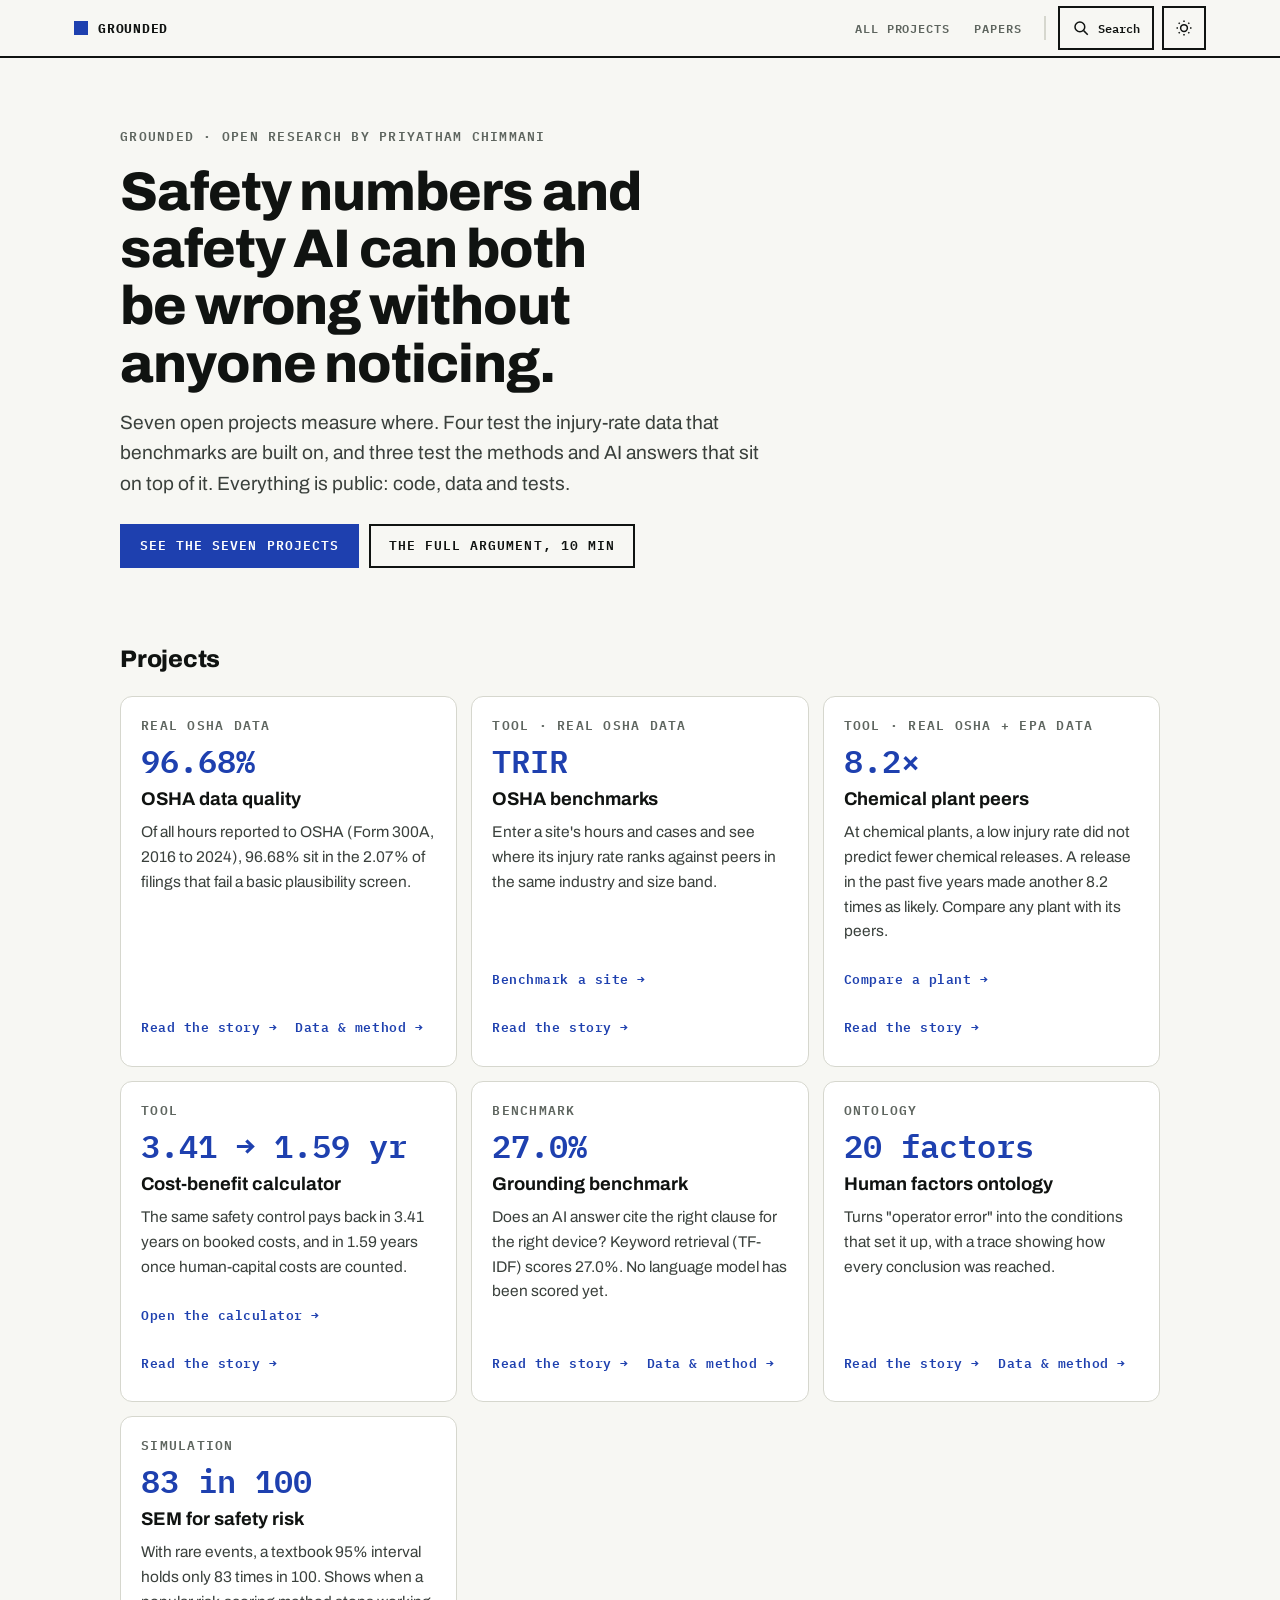
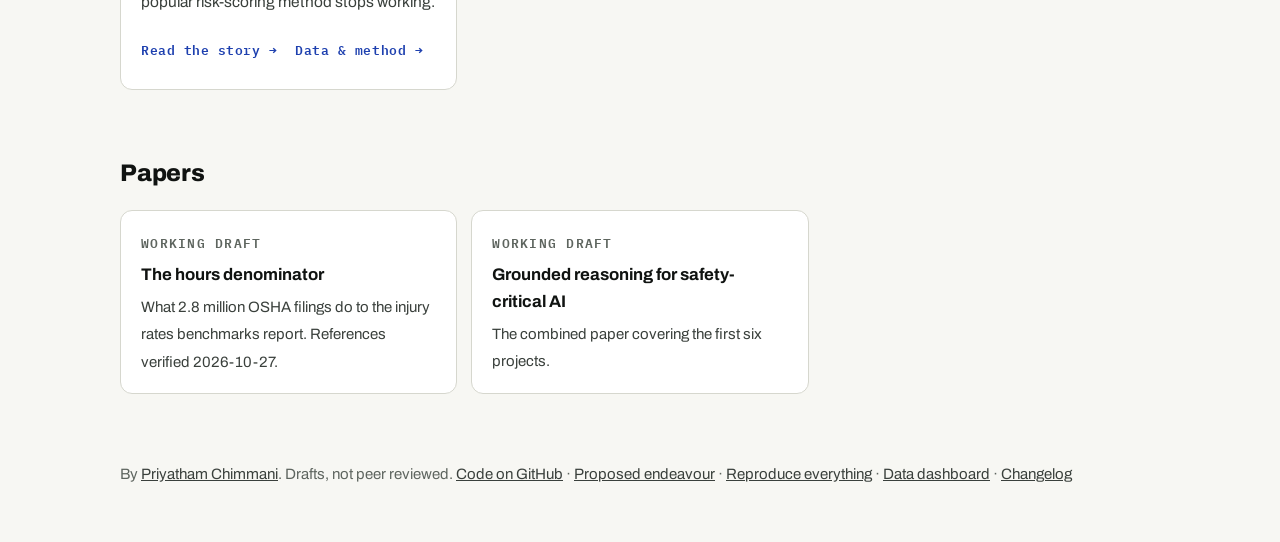
==== commit edbdb146: "Add reproduce-everything hub: REPRODUCE.md, docs page, weekly workflow REPRODUCE.md and docs/reprodu" ====
--- a/docs/index.html
+++ b/docs/index.html
@@ -158,7 +158,7 @@
 </main>
 <footer>
  <div class="wrap">
-  By <a href="https://priyatham9.github.io/">Priyatham Chimmani</a>. Drafts, not peer reviewed. <a href="https://github.com/priyatham9">Code on GitHub</a> &middot; <a href="endeavour.html">Proposed endeavour</a> &middot; <a href="observatory.html">Data dashboard</a> &middot; <a href="changelog.html">Changelog</a>
+  By <a href="https://priyatham9.github.io/">Priyatham Chimmani</a>. Drafts, not peer reviewed. <a href="https://github.com/priyatham9">Code on GitHub</a> &middot; <a href="endeavour.html">Proposed endeavour</a> &middot; <a href="reproduce.html">Reproduce everything</a> &middot; <a href="observatory.html">Data dashboard</a> &middot; <a href="changelog.html">Changelog</a>
  </div>
 </footer>
 <script id="rs-header-js">
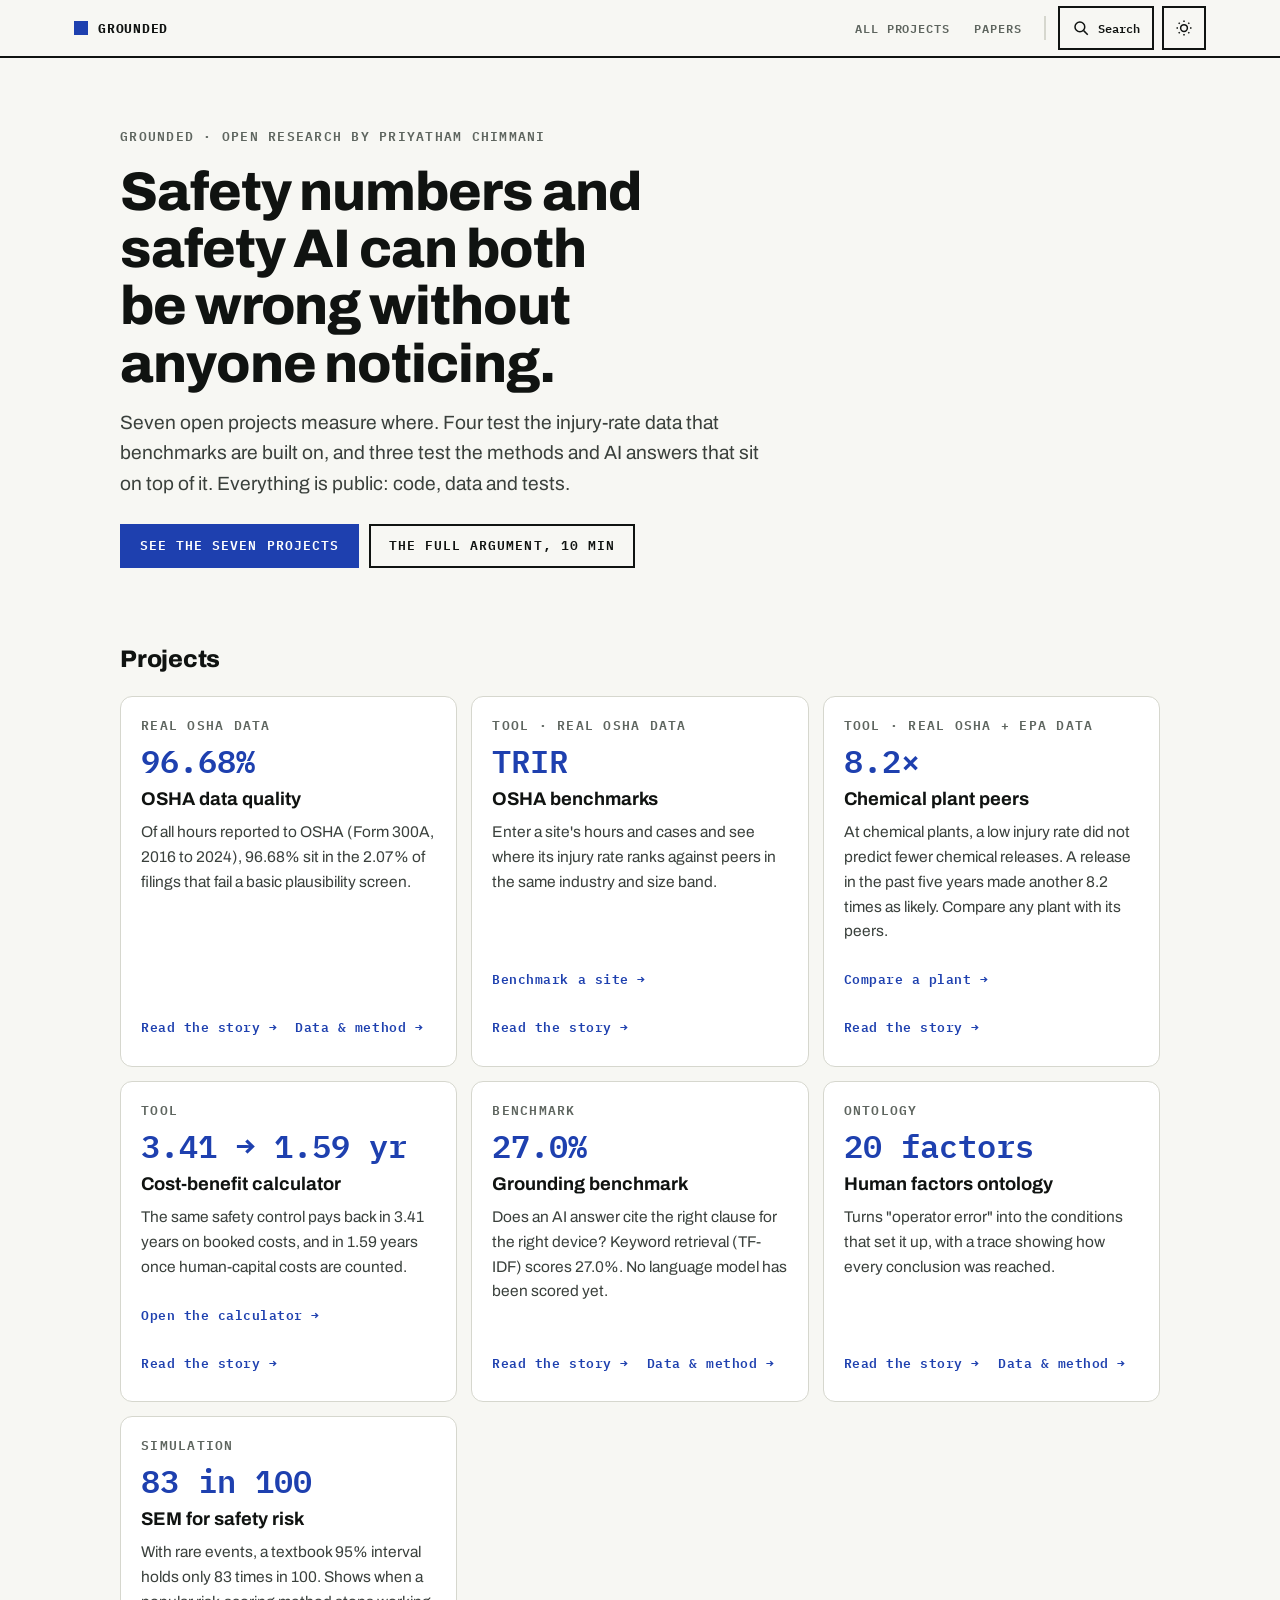
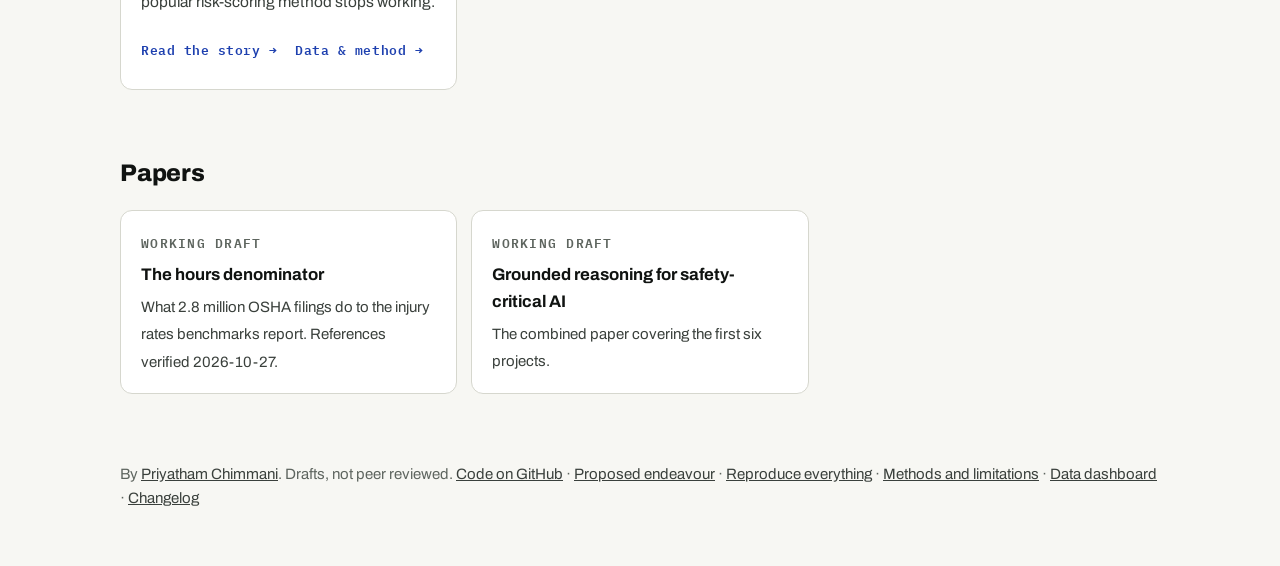
==== commit a3cdefd9: "Add methods and limitations ledger with linked-source checker 19 methods across seven repositories w" ====
--- a/docs/index.html
+++ b/docs/index.html
@@ -158,7 +158,7 @@
 </main>
 <footer>
  <div class="wrap">
-  By <a href="https://priyatham9.github.io/">Priyatham Chimmani</a>. Drafts, not peer reviewed. <a href="https://github.com/priyatham9">Code on GitHub</a> &middot; <a href="endeavour.html">Proposed endeavour</a> &middot; <a href="reproduce.html">Reproduce everything</a> &middot; <a href="observatory.html">Data dashboard</a> &middot; <a href="changelog.html">Changelog</a>
+  By <a href="https://priyatham9.github.io/">Priyatham Chimmani</a>. Drafts, not peer reviewed. <a href="https://github.com/priyatham9">Code on GitHub</a> &middot; <a href="endeavour.html">Proposed endeavour</a> &middot; <a href="reproduce.html">Reproduce everything</a> &middot; <a href="methods-ledger.html">Methods and limitations</a> &middot; <a href="observatory.html">Data dashboard</a> &middot; <a href="changelog.html">Changelog</a>
  </div>
 </footer>
 <script id="rs-header-js">
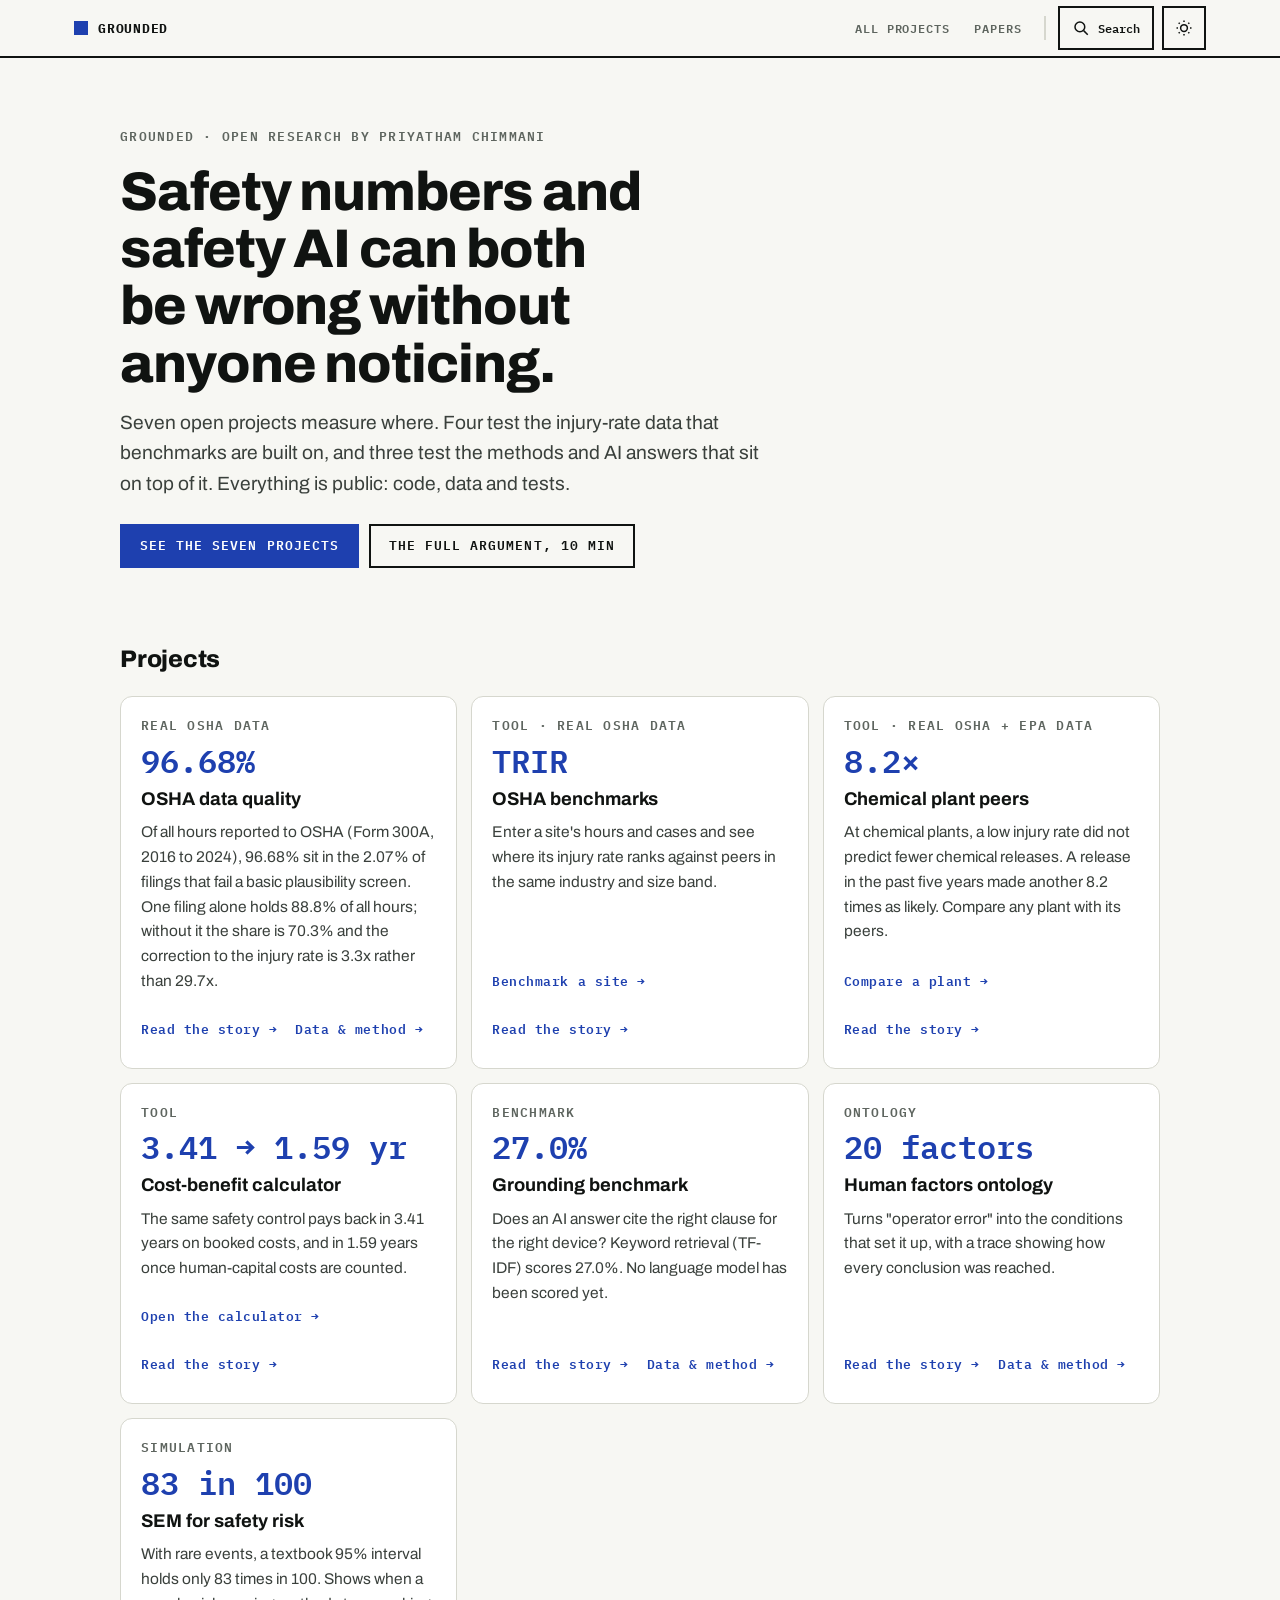
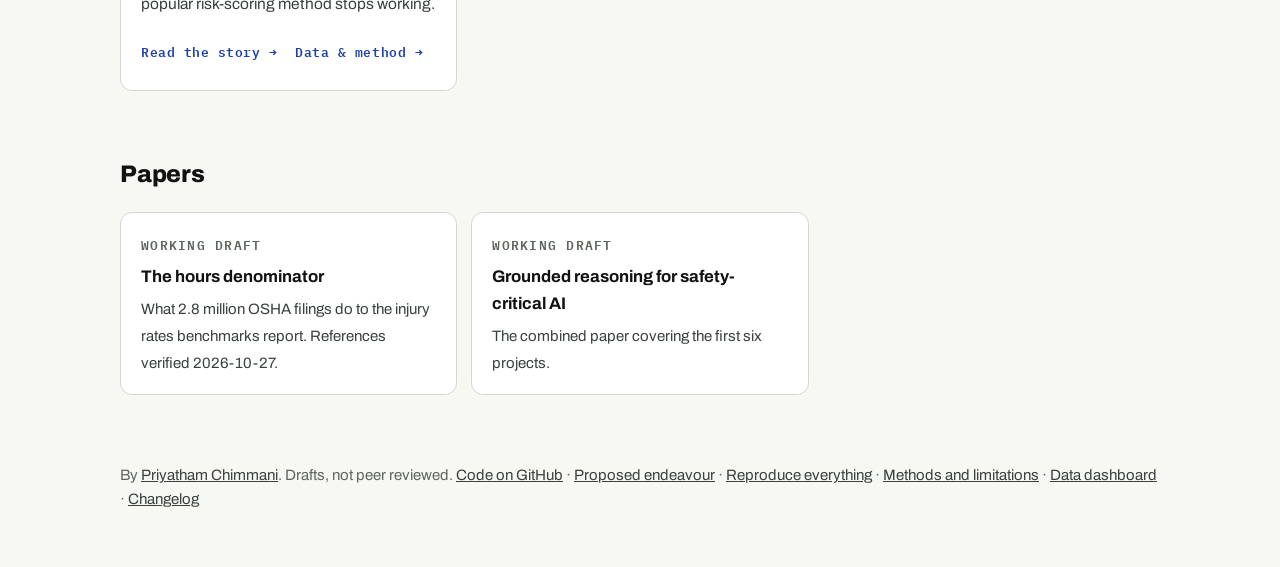
==== commit 34ffd926: "Correct the OSHA paper's reference claim and add the outlier-excluded figure The OSHA paper said eve" ====
--- a/docs/index.html
+++ b/docs/index.html
@@ -19,6 +19,64 @@
 <link rel="preconnect" href="https://fonts.gstatic.com" crossorigin />
 <link rel="stylesheet" href="https://fonts.googleapis.com/css2?family=Archivo:wght@400;600;800&family=IBM+Plex+Mono:wght@500;600&display=swap" />
 <style>
+/*TOKENS_CSS_START*/
+/* tokens.css: the one design-token layer (canonical source; inlined by inline_story.py).
+   Scale values adapted from Open Props 1.7.23, MIT licence, (c) Adam Argyle and contributors,
+   https://open-props.style . Only the values used here are copied.
+   Type scale follows USWDS 3.14 proportions; accessibility rules follow WCAG 2.2 AA. */
+:root{
+ --size-1:.25rem;--size-2:.5rem;--size-3:1rem;--size-4:1.25rem;--size-5:1.5rem;--size-6:1.75rem;--size-7:2rem;--size-8:3rem;--size-9:4rem;--size-10:5rem;
+ --font-size-0:.75rem;--font-size-1:1rem;--font-size-2:1.1rem;--font-size-3:1.25rem;
+ --font-size-4:1.5rem;--font-size-5:2rem;--font-size-6:2.5rem;--font-size-7:3rem;--font-size-8:3.5rem;
+ --font-size-fluid-0:clamp(.75rem,2vw,1rem);--font-size-fluid-1:clamp(1rem,4vw,1.5rem);
+ --font-size-fluid-2:clamp(1.5rem,6vw,2.5rem);--font-size-fluid-3:clamp(2rem,9vw,3.5rem);
+ /* USWDS 3.14-style type scale (rem at 16px root) */
+ --type-3xs:.8125rem;--type-2xs:.875rem;--type-xs:.9375rem;--type-sm:1rem;--type-md:1.0625rem;
+ --type-lg:1.375rem;--type-xl:1.8125rem;--type-2xl:2.25rem;--type-3xl:3rem;
+ --leading-body:1.5;--leading-heading:1.15;--measure:66ch;
+ --radius-1:2px;--radius-2:5px;--radius-3:1rem;--radius-round:1e5px;
+ --ease-1:cubic-bezier(.25,0,.5,1);--ease-2:cubic-bezier(.25,0,.4,1);--ease-3:cubic-bezier(.25,0,.3,1);
+ --ease-out-3:cubic-bezier(.215,.61,.355,1);--ease-in-out-3:cubic-bezier(.45,0,.55,1);
+ --focus-ring:2px;--focus-offset:3px;--target-min:44px;
+
+ /* brand palette (light) */
+ color-scheme:light;
+ --paper:#F7F7F3;--surface:#FFFFFF;--surface-2:#EFEFE9;
+ --ink:#101311;--ink-2:#3A403C;--muted:#666D68;
+ --rule:#101311;--rule-soft:#D6D7CE;
+ --accent:#1E40AF;--accent-2:#17307F;--accent-ink:#FFFFFF;--accent-wash:#E2E8FB;
+ --warn:#8A5A00;--warn-wash:#FBF0DC;
+}
+@media (prefers-color-scheme: dark){
+ :root:not([data-theme="light"]){
+  color-scheme:dark;
+  --paper:#0A0C10;--surface:#12151C;--surface-2:#171B24;
+  --ink:#EAECF2;--ink-2:#BFC4CF;--muted:#838A99;
+  --rule:#EAECF2;--rule-soft:#262B36;
+  --accent:#7C9EFF;--accent-2:#5B7FE8;--accent-ink:#06101F;--accent-wash:#151C33;
+  --warn:#E3B25F;--warn-wash:#241C0C;
+ }
+}
+:root[data-theme="dark"]{
+ color-scheme:dark;
+ --paper:#0A0C10;--surface:#12151C;--surface-2:#171B24;
+ --ink:#EAECF2;--ink-2:#BFC4CF;--muted:#838A99;
+ --rule:#EAECF2;--rule-soft:#262B36;
+ --accent:#7C9EFF;--accent-2:#5B7FE8;--accent-ink:#06101F;--accent-wash:#151C33;
+ --warn:#E3B25F;--warn-wash:#241C0C;
+}
+/* accessibility: body line height, measure, focus ring (>= 3:1 via --accent), target size */
+body{line-height:var(--leading-body)}
+.measure{max-width:var(--measure)}
+:focus-visible{outline:var(--focus-ring) solid var(--accent);outline-offset:var(--focus-offset)}
+.target-44,.btn-44{min-height:var(--target-min);min-width:var(--target-min);display:inline-flex;align-items:center;justify-content:center}
+input.target-44,select.target-44,textarea.target-44{display:block}
+@media (prefers-reduced-motion: reduce){
+ *,*::before,*::after{animation-duration:.01ms!important;animation-iteration-count:1!important;transition-duration:.01ms!important;scroll-behavior:auto!important}
+ html{scroll-behavior:auto}
+}
+/*TOKENS_CSS_END*/
+
 :root{
  color-scheme:light;
  --paper:#F7F7F3; --surface:#FFFFFF; --surface-2:#EFEFE9;
@@ -97,7 +155,7 @@
      <span class="label">Real OSHA data</span>
      <div class="num">96.68%</div>
      <h3>OSHA data quality</h3>
-     <p>Of all hours reported to OSHA (Form 300A, 2016 to 2024), 96.68% sit in the 2.07% of filings that fail a basic plausibility screen.</p>
+     <p>Of all hours reported to OSHA (Form 300A, 2016 to 2024), 96.68% sit in the 2.07% of filings that fail a basic plausibility screen. One filing alone holds 88.8% of all hours; without it the share is 70.3% and the correction to the injury rate is 3.3x rather than 29.7x.</p>
      <div class="links"><a href="https://priyatham9.github.io/ehs-osha-analysis/story.html">Read the story &rarr;</a><a href="https://priyatham9.github.io/ehs-osha-analysis/">Data &amp; method &rarr;</a></div>
     </div>
     <div class="card">
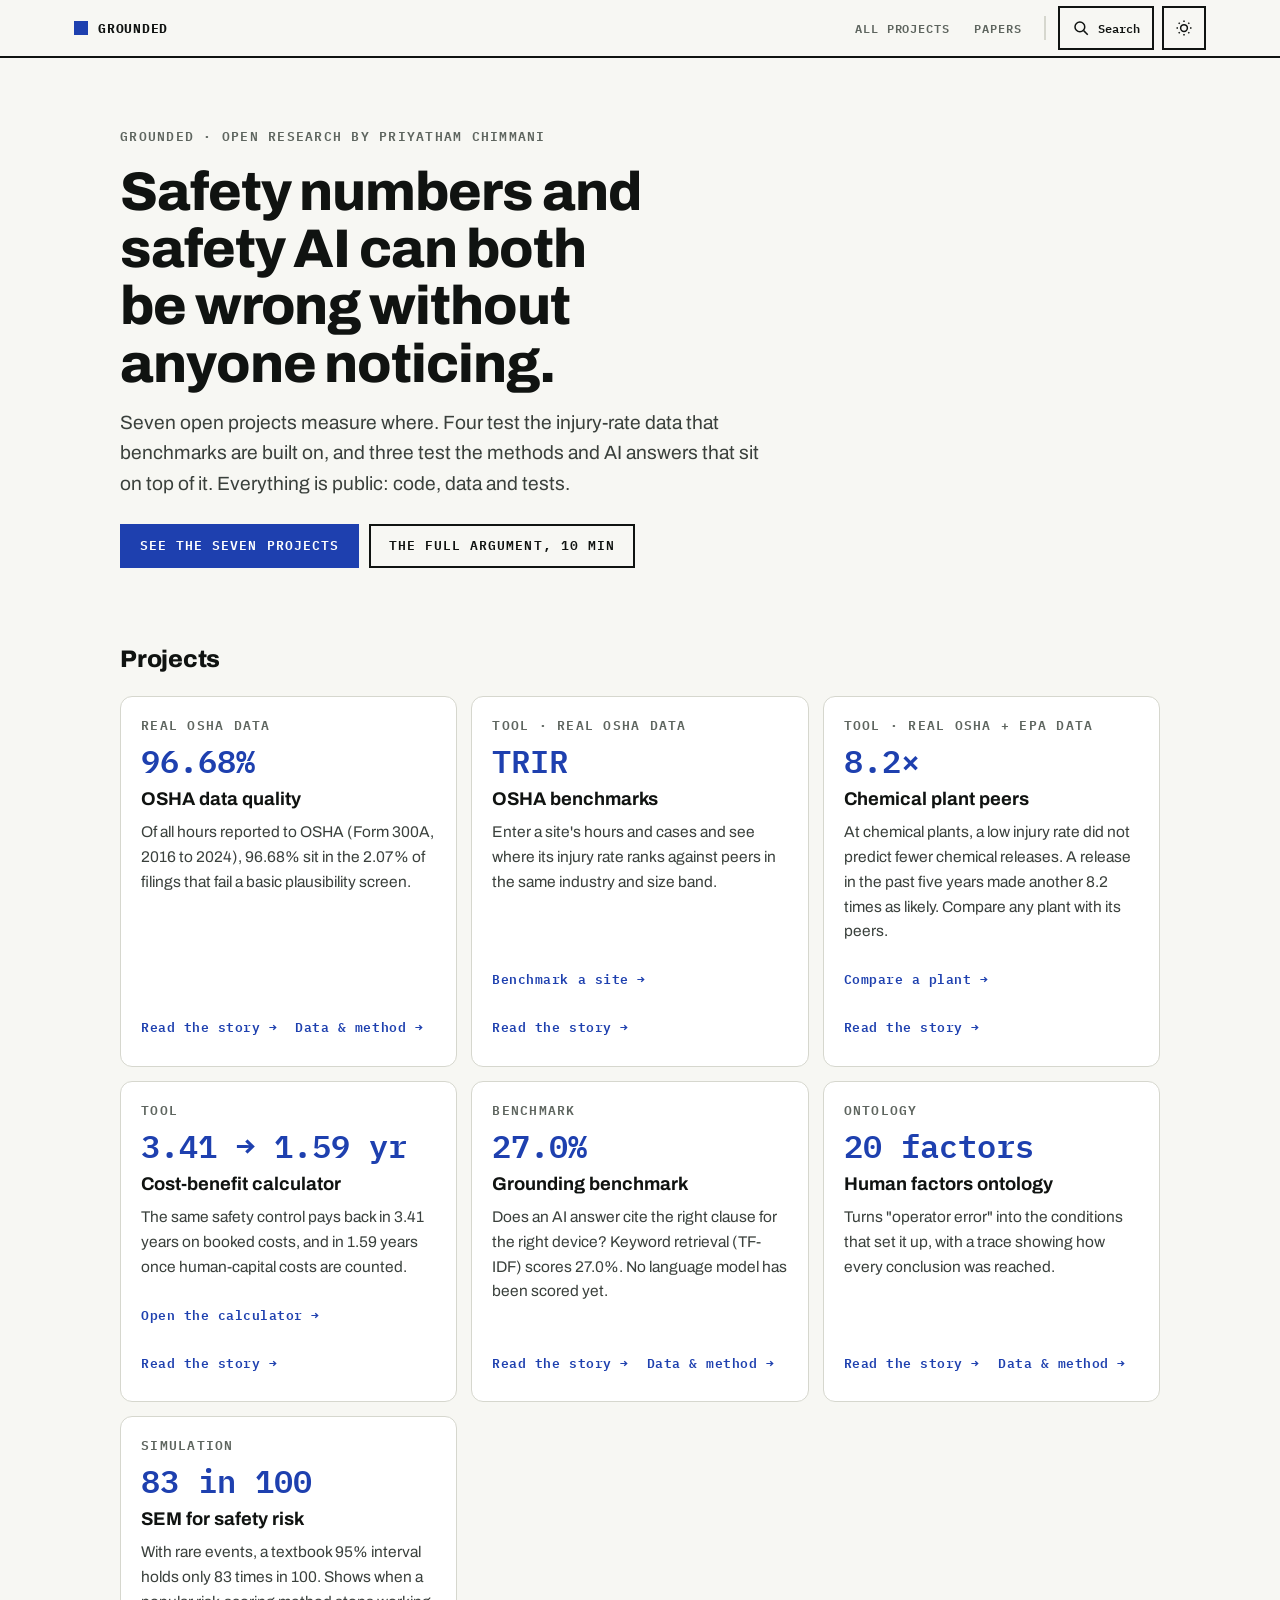
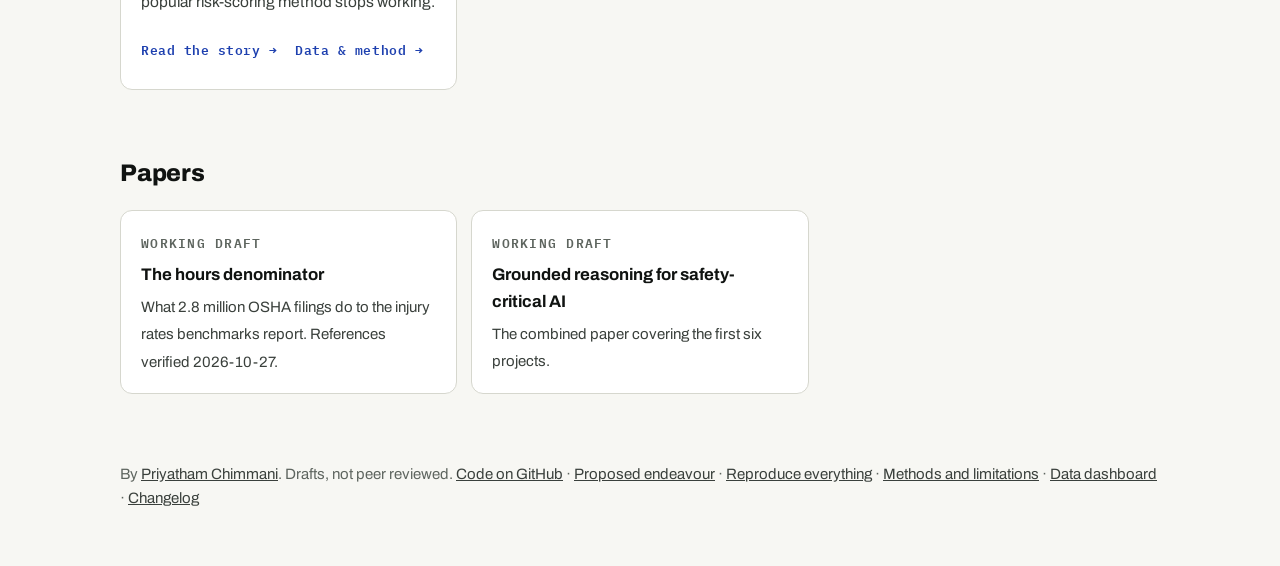
==== commit 44b0619f: "Point site links at Vercel hosting Co-Authored-By: Claude Opus 5.5 <noreply@anthropic.com>" ====
--- a/docs/index.html
+++ b/docs/index.html
@@ -5,12 +5,12 @@
 <meta name="viewport" content="width=device-width, initial-scale=1" />
 <title>Grounded - Priyatham Chimmani</title>
 <meta name="description" content="Seven open projects on two quiet failures in safety work: injury-rate data that is wrong or misread, and AI answers about safety that are wrong. Plus two papers." />
-<link rel="canonical" href="https://priyatham9.github.io/grounded/" />
+<link rel="canonical" href="https://grounded-chi-five.vercel.app/" />
 <meta property="og:title" content="Grounded - Priyatham Chimmani" />
 <meta property="og:description" content="Seven open projects on two quiet failures in safety work: injury-rate data that is wrong or misread, and AI answers about safety that are wrong." />
 <meta property="og:type" content="website" />
-<meta property="og:url" content="https://priyatham9.github.io/grounded/" />
-<meta property="og:image" content="https://priyatham9.github.io/grounded/og.png" />
+<meta property="og:url" content="https://grounded-chi-five.vercel.app/" />
+<meta property="og:image" content="https://grounded-chi-five.vercel.app/og.png" />
 <meta name="twitter:card" content="summary_large_image" />
 <meta name="theme-color" content="#F7F7F3" media="(prefers-color-scheme: light)" />
 <meta name="theme-color" content="#0A0C10" media="(prefers-color-scheme: dark)" />
@@ -19,64 +19,6 @@
 <link rel="preconnect" href="https://fonts.gstatic.com" crossorigin />
 <link rel="stylesheet" href="https://fonts.googleapis.com/css2?family=Archivo:wght@400;600;800&family=IBM+Plex+Mono:wght@500;600&display=swap" />
 <style>
-/*TOKENS_CSS_START*/
-/* tokens.css: the one design-token layer (canonical source; inlined by inline_story.py).
-   Scale values adapted from Open Props 1.7.23, MIT licence, (c) Adam Argyle and contributors,
-   https://open-props.style . Only the values used here are copied.
-   Type scale follows USWDS 3.14 proportions; accessibility rules follow WCAG 2.2 AA. */
-:root{
- --size-1:.25rem;--size-2:.5rem;--size-3:1rem;--size-4:1.25rem;--size-5:1.5rem;--size-6:1.75rem;--size-7:2rem;--size-8:3rem;--size-9:4rem;--size-10:5rem;
- --font-size-0:.75rem;--font-size-1:1rem;--font-size-2:1.1rem;--font-size-3:1.25rem;
- --font-size-4:1.5rem;--font-size-5:2rem;--font-size-6:2.5rem;--font-size-7:3rem;--font-size-8:3.5rem;
- --font-size-fluid-0:clamp(.75rem,2vw,1rem);--font-size-fluid-1:clamp(1rem,4vw,1.5rem);
- --font-size-fluid-2:clamp(1.5rem,6vw,2.5rem);--font-size-fluid-3:clamp(2rem,9vw,3.5rem);
- /* USWDS 3.14-style type scale (rem at 16px root) */
- --type-3xs:.8125rem;--type-2xs:.875rem;--type-xs:.9375rem;--type-sm:1rem;--type-md:1.0625rem;
- --type-lg:1.375rem;--type-xl:1.8125rem;--type-2xl:2.25rem;--type-3xl:3rem;
- --leading-body:1.5;--leading-heading:1.15;--measure:66ch;
- --radius-1:2px;--radius-2:5px;--radius-3:1rem;--radius-round:1e5px;
- --ease-1:cubic-bezier(.25,0,.5,1);--ease-2:cubic-bezier(.25,0,.4,1);--ease-3:cubic-bezier(.25,0,.3,1);
- --ease-out-3:cubic-bezier(.215,.61,.355,1);--ease-in-out-3:cubic-bezier(.45,0,.55,1);
- --focus-ring:2px;--focus-offset:3px;--target-min:44px;
-
- /* brand palette (light) */
- color-scheme:light;
- --paper:#F7F7F3;--surface:#FFFFFF;--surface-2:#EFEFE9;
- --ink:#101311;--ink-2:#3A403C;--muted:#666D68;
- --rule:#101311;--rule-soft:#D6D7CE;
- --accent:#1E40AF;--accent-2:#17307F;--accent-ink:#FFFFFF;--accent-wash:#E2E8FB;
- --warn:#8A5A00;--warn-wash:#FBF0DC;
-}
-@media (prefers-color-scheme: dark){
- :root:not([data-theme="light"]){
-  color-scheme:dark;
-  --paper:#0A0C10;--surface:#12151C;--surface-2:#171B24;
-  --ink:#EAECF2;--ink-2:#BFC4CF;--muted:#838A99;
-  --rule:#EAECF2;--rule-soft:#262B36;
-  --accent:#7C9EFF;--accent-2:#5B7FE8;--accent-ink:#06101F;--accent-wash:#151C33;
-  --warn:#E3B25F;--warn-wash:#241C0C;
- }
-}
-:root[data-theme="dark"]{
- color-scheme:dark;
- --paper:#0A0C10;--surface:#12151C;--surface-2:#171B24;
- --ink:#EAECF2;--ink-2:#BFC4CF;--muted:#838A99;
- --rule:#EAECF2;--rule-soft:#262B36;
- --accent:#7C9EFF;--accent-2:#5B7FE8;--accent-ink:#06101F;--accent-wash:#151C33;
- --warn:#E3B25F;--warn-wash:#241C0C;
-}
-/* accessibility: body line height, measure, focus ring (>= 3:1 via --accent), target size */
-body{line-height:var(--leading-body)}
-.measure{max-width:var(--measure)}
-:focus-visible{outline:var(--focus-ring) solid var(--accent);outline-offset:var(--focus-offset)}
-.target-44,.btn-44{min-height:var(--target-min);min-width:var(--target-min);display:inline-flex;align-items:center;justify-content:center}
-input.target-44,select.target-44,textarea.target-44{display:block}
-@media (prefers-reduced-motion: reduce){
- *,*::before,*::after{animation-duration:.01ms!important;animation-iteration-count:1!important;transition-duration:.01ms!important;scroll-behavior:auto!important}
- html{scroll-behavior:auto}
-}
-/*TOKENS_CSS_END*/
-
 :root{
  color-scheme:light;
  --paper:#F7F7F3; --surface:#FFFFFF; --surface-2:#EFEFE9;
@@ -135,7 +77,7 @@
 </style>
 <script id="rs-theme-init">try{var t=localStorage.getItem("pc-theme")||localStorage.getItem("ehs-ai-theme");if(t==="light"||t==="dark")document.documentElement.setAttribute("data-theme",t);}catch(e){}</script><style id="rs-header-css">.rs-header,.rs-k{--rs-paper:var(--paper,#F7F7F3);--rs-surface:var(--surface,#FFFFFF);--rs-surface-2:var(--surface-2,#EFEFE9);--rs-ink:var(--ink,#101311);--rs-muted:var(--muted,var(--ink-2,#5E655F));--rs-rule:var(--rule,#101311);--rs-rule-soft:var(--rule-soft,#D6D7CE);--rs-accent:var(--accent,#1E40AF);--rs-mono:var(--font-mono,"IBM Plex Mono",ui-monospace,"SF Mono",Menlo,Consolas,monospace);--rs-sans:var(--font-sans,"Archivo",ui-sans-serif,system-ui,-apple-system,"Segoe UI",Roboto,Arial,sans-serif);}:root[data-theme="dark"] .rs-header,:root[data-theme="dark"] .rs-k{--rs-paper:var(--paper,#0A0C10);--rs-surface:var(--surface,#12151C);--rs-surface-2:var(--surface-2,#171B24);--rs-ink:var(--ink,#EAECF2);--rs-muted:var(--muted,var(--ink-2,#959CAB));--rs-rule:var(--rule,#EAECF2);--rs-rule-soft:var(--rule-soft,#2C3240);--rs-accent:var(--accent,#7C9EFF);}@media (prefers-color-scheme:dark){:root:not([data-theme]) .rs-header,:root:not([data-theme]) .rs-k{--rs-paper:var(--paper,#0A0C10);--rs-surface:var(--surface,#12151C);--rs-surface-2:var(--surface-2,#171B24);--rs-ink:var(--ink,#EAECF2);--rs-muted:var(--muted,var(--ink-2,#959CAB));--rs-rule:var(--rule,#EAECF2);--rs-rule-soft:var(--rule-soft,#2C3240);--rs-accent:var(--accent,#7C9EFF);}}:root{--rs-header-h:58px}html{scroll-padding-top:calc(var(--rs-header-h) + 12px)}a.skip,a.skip-link{min-height:44px;box-sizing:border-box}.rs-header :where(a,button,nav,div,span,summary,details,b,i){all:revert;box-sizing:border-box}.rs-header [hidden]{display:none!important}.rs-header{transition:transform .28s cubic-bezier(.2,.8,.2,1)}.rs-header.rs-hide{transform:translateY(-100%)}@media (prefers-reduced-motion:reduce){.rs-header{transition:none}}.rs-header svg{display:block;width:18px;height:18px;fill:none;stroke:currentColor}.rs-header{all:revert;display:block;position:sticky;top:0;z-index:1000;margin:0;padding:0;width:auto;max-width:none;float:none;transform:none;box-sizing:border-box;background:var(--rs-paper);color:var(--rs-ink);border:0;box-shadow:none;font:400 14px/1.3 var(--rs-sans);text-align:left}.rs-header .rs-bar{border-bottom:2px solid var(--rs-rule);background:var(--rs-paper)}.rs-header .rs-row{display:flex;align-items:center;max-width:1180px;height:56px;margin:0 auto;padding:0 24px}.rs-header .rs-brand{display:flex;align-items:center;gap:10px;height:56px;padding:0 16px 0 0;font:700 13px/1 var(--rs-mono);letter-spacing:.06em;text-transform:uppercase;color:var(--rs-ink);text-decoration:none;white-space:nowrap}.rs-header .rs-mark{display:block;width:14px;height:14px;background:var(--rs-accent);flex:none}.rs-header .rs-author{display:flex;align-items:center;height:44px;padding:0 0 0 16px;background:linear-gradient(var(--rs-rule-soft),var(--rs-rule-soft)) 0 50%/2px 24px no-repeat;font:500 12px/1 var(--rs-mono);letter-spacing:.06em;color:var(--rs-muted);text-decoration:none;white-space:nowrap;margin-right:8px}.rs-header .rs-author:hover{color:var(--rs-accent)}.rs-header .rs-nav{display:flex;align-items:center;height:56px;margin:0 0 0 auto;padding:0}.rs-header .rs-menu{display:flex;align-items:center;position:relative;height:56px;margin:0;padding:0}.rs-header .rs-item{display:flex;align-items:center;gap:6px;height:56px;margin:0;padding:0 14px;font:600 12px/1 var(--rs-mono);letter-spacing:.08em;text-transform:uppercase;color:var(--rs-muted);text-decoration:none;white-space:nowrap;cursor:pointer;list-style:none;background:transparent;border:0}.rs-header .rs-item::-webkit-details-marker{display:none}.rs-header .rs-item::marker{content:""}.rs-header .rs-item:hover,.rs-header .rs-menu[open]>.rs-item{background:var(--rs-surface-2);color:var(--rs-ink)}.rs-header .rs-item[aria-current="page"],.rs-header .rs-menu[data-current]>.rs-item{color:var(--rs-ink);box-shadow:inset 0 -3px 0 var(--rs-accent)}.rs-header .rs-story{color:var(--rs-accent);font-weight:700;box-shadow:inset 0 -3px 0 var(--rs-accent)}.rs-header .rs-story::before{content:"";display:block;width:7px;height:7px;background:var(--rs-accent);flex:none}.rs-header .rs-story:hover{background:var(--rs-accent);color:var(--rs-paper)}.rs-header .rs-story:hover::before{background:var(--rs-paper)}.rs-header .rs-caret{display:block;width:0;height:0;border-left:4px solid transparent;border-right:4px solid transparent;border-top:5px solid currentColor;transition:transform .15s}.rs-header .rs-menu[open] .rs-caret{transform:rotate(180deg)}.rs-header .rs-panel{display:block;position:absolute;top:calc(100% + 2px);right:0;width:340px;max-width:calc(100vw - 32px);margin:0;padding:0;background:var(--rs-surface);border:2px solid var(--rs-rule);box-shadow:6px 6px 0 var(--rs-rule);z-index:1}.rs-header .rs-opt{display:flex;flex-direction:column;justify-content:center;gap:4px;min-height:44px;padding:9px 14px;border-bottom:1px solid var(--rs-rule-soft);color:var(--rs-ink);text-decoration:none}.rs-header .rs-opt:last-child{border-bottom:0}.rs-header .rs-opt:hover{background:var(--rs-surface-2)}.rs-header .rs-opt[aria-current="page"]{box-shadow:inset 4px 0 0 var(--rs-accent);background:var(--rs-surface-2)}.rs-header .rs-t{display:block;font:500 14px/1.25 var(--rs-sans);color:var(--rs-ink)}.rs-header .rs-n{display:block;font:400 12px/1.25 var(--rs-mono);letter-spacing:.04em;color:var(--rs-muted)}.rs-header .rs-opt[aria-current="page"] .rs-n::after{content:" \00B7  you are here";color:var(--rs-accent)}.rs-header .rs-sep{display:block;width:2px;height:24px;margin:0 12px 0 10px;background:var(--rs-rule-soft);flex:none}.rs-header .rs-btn{display:inline-flex;align-items:center;justify-content:center;flex:none;width:44px;height:44px;margin:0;padding:0;background:var(--rs-paper);color:var(--rs-ink);border:2px solid var(--rs-rule);border-radius:0;cursor:pointer;font:600 12px/1 var(--rs-mono);touch-action:manipulation}.rs-header .rs-find{margin-right:8px;gap:8px}.rs-header .rs-find span{display:none}.rs-header:not(.rs-js) .rs-find{display:none}.rs-header .rs-btn:hover{background:var(--rs-surface-2)}.rs-header .rs-moon{display:none}:root[data-theme="dark"] .rs-header .rs-sun{display:none}:root[data-theme="dark"] .rs-header .rs-moon{display:block}@media (prefers-color-scheme:dark){:root:not([data-theme]) .rs-header .rs-sun{display:none}:root:not([data-theme]) .rs-header .rs-moon{display:block}}.rs-header .rs-burger{display:none;width:44px;height:44px;margin-left:8px}.rs-header .rs-burger i{display:block;position:relative;width:18px;height:2px;background:currentColor;transition:background .15s}.rs-header .rs-burger i::before,.rs-header .rs-burger i::after{content:"";position:absolute;left:0;width:18px;height:2px;background:currentColor;transition:transform .15s}.rs-header .rs-burger i::before{top:-6px}.rs-header .rs-burger i::after{top:6px}.rs-header .rs-burger[aria-expanded="true"] i{background:transparent}.rs-header .rs-burger[aria-expanded="true"] i::before{transform:translateY(6px) rotate(45deg)}.rs-header .rs-burger[aria-expanded="true"] i::after{transform:translateY(-6px) rotate(-45deg)}.rs-header :focus-visible{outline:2px solid var(--rs-accent);outline-offset:-2px}.rs-header .rs-sub{position:relative;border-bottom:2px solid var(--rs-rule-soft);background:var(--rs-paper)}.rs-header .rs-subrow{height:44px}.rs-header .rs-sublabel{display:block;flex:none;padding:0 12px 0 0;font:500 12px/1 var(--rs-mono);letter-spacing:.06em;color:var(--rs-muted);white-space:nowrap}.rs-header .rs-sections{display:flex;align-items:center;position:relative;flex:1 1 auto;min-width:0;height:44px;margin:0;padding:0;overflow-x:auto;scrollbar-width:none}.rs-header .rs-sections::-webkit-scrollbar{display:none}.rs-header .rs-sections.rs-fl{-webkit-mask-image:linear-gradient(90deg,transparent,#000 32px);mask-image:linear-gradient(90deg,transparent,#000 32px)}.rs-header .rs-sections.rs-fr{-webkit-mask-image:linear-gradient(90deg,#000 calc(100% - 32px),transparent);mask-image:linear-gradient(90deg,#000 calc(100% - 32px),transparent)}.rs-header .rs-sections.rs-fl.rs-fr{-webkit-mask-image:linear-gradient(90deg,transparent,#000 32px,#000 calc(100% - 32px),transparent);mask-image:linear-gradient(90deg,transparent,#000 32px,#000 calc(100% - 32px),transparent)}.rs-header .rs-sec{display:flex;align-items:center;flex:none;height:44px;padding:0 10px;font:600 12px/1 var(--rs-mono);letter-spacing:.06em;text-transform:uppercase;color:var(--rs-muted);text-decoration:none;white-space:nowrap}.rs-header .rs-sec:hover{color:var(--rs-ink)}.rs-header .rs-sec.rs-active{color:var(--rs-accent);box-shadow:inset 0 -2px 0 var(--rs-accent)}.rs-header .rs-subbtn{display:none;align-items:center;gap:8px;width:100%;height:44px;margin:0;padding:0;background:transparent;border:0;color:var(--rs-muted);font:500 12px/1 var(--rs-mono);letter-spacing:.06em;cursor:pointer;text-align:left}.rs-header .rs-subbtn b{flex:1 1 auto;min-width:0;overflow:hidden;text-overflow:ellipsis;white-space:nowrap;color:var(--rs-ink);font-weight:600;text-transform:uppercase}.rs-header .rs-subbtn[aria-expanded="true"] .rs-caret{transform:rotate(180deg)}.rs-header .rs-sublist{position:absolute;top:calc(100% + 2px);left:0;right:0;max-height:60vh;overflow-y:auto;margin:0;padding:0;background:var(--rs-surface);border-top:2px solid var(--rs-rule);border-bottom:2px solid var(--rs-rule);box-shadow:0 6px 0 var(--rs-rule)}.rs-header .rs-sublist .rs-sec{height:auto;min-height:44px;padding:0 16px;border-bottom:1px solid var(--rs-rule-soft)}.rs-header .rs-sublist .rs-sec.rs-active{box-shadow:inset 4px 0 0 var(--rs-accent)}.rs-header .rs-progress{display:block;position:absolute;left:0;right:0;bottom:0;height:2px;background:var(--rs-accent);transform:scaleX(0);transform-origin:0 50%;pointer-events:none}.rs-header .rs-sheet{position:fixed;top:58px;overscroll-behavior:contain;left:0;right:0;bottom:0;overflow-y:auto;margin:0;padding:8px 16px 32px;background:var(--rs-paper);border-top:0;z-index:2}.rs-header .rs-sheet a{display:flex;align-items:center;min-height:48px;padding:0 4px;border-bottom:1px solid var(--rs-rule-soft);color:var(--rs-ink);text-decoration:none;font:600 13px/1.2 var(--rs-mono);letter-spacing:.06em;text-transform:uppercase}.rs-header .rs-sheet a[aria-current="page"]{color:var(--rs-accent);box-shadow:inset 4px 0 0 var(--rs-accent);padding-left:14px}.rs-header .rs-sheet .rs-opt{align-items:flex-start;font:inherit;text-transform:none;letter-spacing:0;padding:8px 4px}.rs-header .rs-sheet .rs-opt[aria-current="page"]{padding-left:14px}.rs-header .rs-group{display:block;margin:24px 0 4px;font:500 12px/1 var(--rs-mono);letter-spacing:.08em;text-transform:uppercase;color:var(--rs-muted)}.rs-header .rs-sheet a.rs-sheet-author{margin-top:24px;border-top:2px solid var(--rs-rule);border-bottom:0;color:var(--rs-muted);text-transform:none;font-weight:500}htmlhtml.rs-lock{overflow:hidden}@media (max-width:1279.98px){.rs-header .rs-author{display:none}}.rs-header .rs-crumb{display:flex;align-items:center;gap:10px;min-width:0;height:56px;padding:0 4px 0 0}.rs-header .rs-slash{color:var(--rs-muted);font:400 20px/1 var(--rs-sans)}.rs-header .rs-proj,.rs-header .rs-here{display:block;min-width:0;line-height:44px!important;min-height:44px;overflow:hidden;text-overflow:ellipsis;white-space:nowrap;font:700 15px/1.2 var(--rs-sans);color:var(--rs-ink);text-decoration:none}.rs-header a.rs-proj:hover{text-decoration:underline}.rs-header .rs-tabs{display:flex;align-items:center;height:56px;margin:0 0 0 14px;padding:0}.rs-header .rs-tab{display:flex;align-items:center;height:56px;padding:0 12px;font:600 12px/1 var(--rs-mono);letter-spacing:.08em;text-transform:uppercase;color:var(--rs-muted);text-decoration:none;white-space:nowrap}.rs-header .rs-tab:hover{background:var(--rs-surface-2);color:var(--rs-ink)}.rs-header .rs-tab[aria-current="page"]{color:var(--rs-ink);box-shadow:inset 0 -3px 0 var(--rs-accent)}.rs-header .rs-tab:focus-visible,.rs-header .rs-proj:focus-visible{outline:3px solid var(--rs-accent);outline-offset:-3px}@media (max-width:599.98px){.rs-header .rs-brand:has(+.rs-crumb){font-size:0;gap:0;min-width:44px;padding-right:0;justify-content:center}.rs-header .rs-crumb{gap:8px}}@media (max-width:1100px){.rs-header .rs-item{padding:0 10px}}@media (min-width:1280px){.rs-header .rs-find{width:auto;padding:0 12px}.rs-header .rs-find span{display:block}.rs-header .rs-item{padding:0 12px}}@media (max-width:1099.98px){.rs-header .rs-tabs{display:none}.rs-header .rs-find{margin-left:auto}.rs-header .rs-row{padding:0 16px}.rs-header.rs-js .rs-nav,.rs-header.rs-js .rs-sep,.rs-header .rs-author{display:none}.rs-header.rs-js .rs-burger{display:inline-flex}.rs-header:not(.rs-js) .rs-nav{overflow-x:auto;margin-left:0}.rs-header.rs-js .rs-sublabel,.rs-header.rs-js .rs-subrow>.rs-sections{display:none}.rs-header.rs-js .rs-subbtn{display:flex}}@media (min-width:1100px){.rs-header .rs-sheet,.rs-header .rs-sublist{display:none}}.rs-k,.rs-k :where(div,span,a,button,input,p,mark,kbd,b,svg){all:revert;box-sizing:border-box}.rs-k{width:min(640px,100vw - 32px);max-width:none;max-height:min(76vh,680px);margin:10vh auto auto;padding:0;overflow:hidden;background:var(--rs-surface);color:var(--rs-ink);border:2px solid var(--rs-rule);box-shadow:8px 8px 0 var(--rs-rule);font:400 15px/1.4 var(--rs-sans)}.rs-k[open]{display:flex;flex-direction:column}.rs-k::backdrop{background:#0a0c108c}.rs-k svg{flex:none;width:20px;height:20px;fill:none;stroke:currentColor;stroke-width:2}.rs-k-top{display:flex;align-items:center;gap:10px;padding:0 8px 0 16px;border-bottom:2px solid var(--rs-rule);color:var(--rs-muted)}.rs-k-top:focus-within{box-shadow:inset 0 -2px var(--rs-accent)}.rs-k input{flex:1;min-width:0;height:56px;border:0;outline:0;background:none;color:var(--rs-ink);font:500 17px var(--rs-sans);appearance:none}.rs-k input::placeholder{color:var(--rs-muted)}.rs-k-x{min-width:44px;height:44px;padding:0 10px;background:none;color:var(--rs-muted);border:1px solid var(--rs-rule-soft);font:600 12px var(--rs-mono);text-transform:uppercase;cursor:pointer}#rs-k-list{flex:1;min-height:0;overflow-y:auto;overscroll-behavior:contain;padding-bottom:8px}#rs-k-list:empty{display:none}.rs-k-g{padding:14px 16px 6px;font:600 12px var(--rs-mono);letter-spacing:.08em;text-transform:uppercase;color:var(--rs-muted)}.rs-k [role=option]{display:block;padding:9px 16px 9px 13px;border-left:3px solid transparent;color:var(--rs-ink);text-decoration:none}.rs-k [role=option]:hover,.rs-k [aria-selected=true]{background:var(--rs-surface-2);border-color:var(--rs-accent)}.rs-k-t{display:block;font-weight:500}.rs-k-c{display:block;overflow:hidden;white-space:nowrap;text-overflow:ellipsis;font-size:13px;color:var(--rs-muted)}.rs-k-c b{margin-right:6px;color:var(--rs-ink)}.rs-k mark{background:none;color:inherit;font-weight:700;text-decoration:underline 2px var(--rs-accent);text-underline-offset:2px}.rs-k-e{margin:0;padding:20px 16px;color:var(--rs-muted)}.rs-k-f{margin:0;padding:10px 16px;border-top:1px solid var(--rs-rule-soft);font:500 12px var(--rs-mono);color:var(--rs-muted);word-spacing:6px}.rs-k-f kbd{margin:0 4px 0 0;padding:2px 5px;border:1px solid var(--rs-rule-soft);font:inherit;word-spacing:0}.rs-k-sr{position:absolute;width:1px;height:1px;overflow:hidden;clip-path:inset(50%)}.rs-k :focus-visible{outline:2px solid var(--rs-accent);outline-offset:-2px}@media (max-width:640px){.rs-k{width:100%;height:100%;max-height:100%;margin:0;border:0;box-shadow:none}.rs-k-f{display:none}}@media (prefers-reduced-motion:reduce){.rs-header *,.rs-header *::before,.rs-header *::after{transition:none!important}}@media print{.rs-header,.rs-k{display:none!important}}</style></head>
 <body>
-<a class="skip" href="#main">Skip to content</a><header class="rs-header" id="rs-header"><div class="rs-bar"><div class="rs-row"><a class="rs-brand" href="https://priyatham9.github.io/grounded/" aria-label="Grounded home"><span class="rs-mark" aria-hidden="true"></span>Grounded</a><nav class="rs-nav" aria-label="Research site"><a class="rs-item" href="https://priyatham9.github.io/grounded/#projects">All projects</a><a class="rs-item" href="https://priyatham9.github.io/grounded/#papers">Papers</a></nav><span class="rs-sep" aria-hidden="true"></span><button class="rs-btn rs-find" id="rs-find" type="button" aria-haspopup="dialog" aria-keyshortcuts="Control+K Meta+K /" aria-label="Search the research" title="Search (/ or Ctrl+K)"><svg viewBox="0 0 24 24" width="18" height="18" fill="none" stroke="currentColor" stroke-width="2" aria-hidden="true"><circle cx="10.5" cy="10.5" r="6.5"/><path d="M15.5 15.5L21 21"/></svg><span>Search</span></button><button class="rs-btn" id="rs-theme" type="button" aria-label="Dark theme" aria-pressed="false" title="Switch colour theme"><svg class="rs-sun" viewBox="0 0 24 24" width="18" height="18" fill="none" stroke="currentColor" stroke-width="2" aria-hidden="true"><circle cx="12" cy="12" r="4.5"/><path d="M12 2v2M12 20v2M2 12h2M20 12h2M4.9 4.9l1.4 1.4M17.7 17.7l1.4 1.4M19.1 4.9l-1.4 1.4M6.3 17.7l-1.4 1.4"/></svg><svg class="rs-moon" viewBox="0 0 24 24" width="18" height="18" fill="none" stroke="currentColor" stroke-width="2" aria-hidden="true"><path d="M21 12.8A9 9 0 1111.2 3a7 7 0 009.8 9.8z"/></svg></button><button class="rs-btn rs-burger" id="rs-menu-btn" type="button" aria-expanded="false" aria-controls="rs-sheet" aria-label="Open menu"><i></i></button></div></div><div class="rs-sheet" id="rs-sheet" hidden><a href="https://priyatham9.github.io/grounded/" aria-current="page">Grounded home</a><span class="rs-group">All projects</span><a class="rs-opt" href="https://priyatham9.github.io/ehs-osha-analysis/"><span class="rs-t">OSHA data quality</span><span class="rs-n">2.8M real filings</span></a><a class="rs-opt" href="https://priyatham9.github.io/ehs-ai-grounding-eval/"><span class="rs-t">Grounding benchmark</span><span class="rs-n">first baselines</span></a><a class="rs-opt" href="https://priyatham9.github.io/ehs-human-factors-ontology/"><span class="rs-t">Human factors ontology</span><span class="rs-n">derivation traces</span></a><a class="rs-opt" href="https://priyatham9.github.io/ehs-risk-sem/"><span class="rs-t">SEM for safety risk</span><span class="rs-n">simulation studies</span></a><a class="rs-opt" href="https://priyatham9.github.io/ehs-capitals-calculator/"><span class="rs-t">Cost-benefit calculator</span><span class="rs-n">interactive tool</span></a><a class="rs-opt" href="https://priyatham9.github.io/ehs-benchmarks/"><span class="rs-t">OSHA benchmarks</span><span class="rs-n">TRIR/DART library</span></a><a class="rs-opt" href="https://priyatham9.github.io/ehs-chemical-peers/"><span class="rs-t">Chemical plant peers</span><span class="rs-n">peer explorer</span></a><span class="rs-group">Papers</span><a class="rs-opt" href="https://priyatham9.github.io/grounded/paper.html"><span class="rs-t">Grounded reasoning for safety-critical AI</span><span class="rs-n">bundled draft</span></a><a class="rs-opt" href="https://priyatham9.github.io/grounded/paper-osha.html"><span class="rs-t">The hours denominator</span><span class="rs-n">standalone OSHA paper</span></a><a class="rs-sheet-author" href="https://priyatham9.github.io/">Priyatham Chimmani&nbsp;&#8599;</a></div><span class="rs-progress" aria-hidden="true"></span></header>
+<a class="skip" href="#main">Skip to content</a><header class="rs-header" id="rs-header"><div class="rs-bar"><div class="rs-row"><a class="rs-brand" href="https://grounded-chi-five.vercel.app/" aria-label="Grounded home"><span class="rs-mark" aria-hidden="true"></span>Grounded</a><nav class="rs-nav" aria-label="Research site"><a class="rs-item" href="https://grounded-chi-five.vercel.app/#projects">All projects</a><a class="rs-item" href="https://grounded-chi-five.vercel.app/#papers">Papers</a></nav><span class="rs-sep" aria-hidden="true"></span><button class="rs-btn rs-find" id="rs-find" type="button" aria-haspopup="dialog" aria-keyshortcuts="Control+K Meta+K /" aria-label="Search the research" title="Search (/ or Ctrl+K)"><svg viewBox="0 0 24 24" width="18" height="18" fill="none" stroke="currentColor" stroke-width="2" aria-hidden="true"><circle cx="10.5" cy="10.5" r="6.5"/><path d="M15.5 15.5L21 21"/></svg><span>Search</span></button><button class="rs-btn" id="rs-theme" type="button" aria-label="Dark theme" aria-pressed="false" title="Switch colour theme"><svg class="rs-sun" viewBox="0 0 24 24" width="18" height="18" fill="none" stroke="currentColor" stroke-width="2" aria-hidden="true"><circle cx="12" cy="12" r="4.5"/><path d="M12 2v2M12 20v2M2 12h2M20 12h2M4.9 4.9l1.4 1.4M17.7 17.7l1.4 1.4M19.1 4.9l-1.4 1.4M6.3 17.7l-1.4 1.4"/></svg><svg class="rs-moon" viewBox="0 0 24 24" width="18" height="18" fill="none" stroke="currentColor" stroke-width="2" aria-hidden="true"><path d="M21 12.8A9 9 0 1111.2 3a7 7 0 009.8 9.8z"/></svg></button><button class="rs-btn rs-burger" id="rs-menu-btn" type="button" aria-expanded="false" aria-controls="rs-sheet" aria-label="Open menu"><i></i></button></div></div><div class="rs-sheet" id="rs-sheet" hidden><a href="https://grounded-chi-five.vercel.app/" aria-current="page">Grounded home</a><span class="rs-group">All projects</span><a class="rs-opt" href="https://ehs-osha-analysis.vercel.app/"><span class="rs-t">OSHA data quality</span><span class="rs-n">2.8M real filings</span></a><a class="rs-opt" href="https://ehs-ai-grounding-eval.vercel.app/"><span class="rs-t">Grounding benchmark</span><span class="rs-n">first baselines</span></a><a class="rs-opt" href="https://ehs-human-factors-ontology.vercel.app/"><span class="rs-t">Human factors ontology</span><span class="rs-n">derivation traces</span></a><a class="rs-opt" href="https://ehs-risk-sem.vercel.app/"><span class="rs-t">SEM for safety risk</span><span class="rs-n">simulation studies</span></a><a class="rs-opt" href="https://priyatham-projects.vercel.app/ehs-capitals-calculator/"><span class="rs-t">Cost-benefit calculator</span><span class="rs-n">interactive tool</span></a><a class="rs-opt" href="https://priyatham-projects.vercel.app/ehs-benchmarks/"><span class="rs-t">OSHA benchmarks</span><span class="rs-n">TRIR/DART library</span></a><a class="rs-opt" href="https://priyatham-projects.vercel.app/ehs-chemical-peers/"><span class="rs-t">Chemical plant peers</span><span class="rs-n">peer explorer</span></a><span class="rs-group">Papers</span><a class="rs-opt" href="https://grounded-chi-five.vercel.app/paper.html"><span class="rs-t">Grounded reasoning for safety-critical AI</span><span class="rs-n">bundled draft</span></a><a class="rs-opt" href="https://grounded-chi-five.vercel.app/paper-osha.html"><span class="rs-t">The hours denominator</span><span class="rs-n">standalone OSHA paper</span></a><a class="rs-sheet-author" href="https://priyatham-personal-site.vercel.app/">Priyatham Chimmani&nbsp;&#8599;</a></div><span class="rs-progress" aria-hidden="true"></span></header>
 <main id="main">
  <div class="wrap intro">
   <span class="label">Grounded &middot; open research by Priyatham Chimmani</span>
@@ -155,50 +97,50 @@
      <span class="label">Real OSHA data</span>
      <div class="num">96.68%</div>
      <h3>OSHA data quality</h3>
-     <p>Of all hours reported to OSHA (Form 300A, 2016 to 2024), 96.68% sit in the 2.07% of filings that fail a basic plausibility screen. One filing alone holds 88.8% of all hours; without it the share is 70.3% and the correction to the injury rate is 3.3x rather than 29.7x.</p>
-     <div class="links"><a href="https://priyatham9.github.io/ehs-osha-analysis/story.html">Read the story &rarr;</a><a href="https://priyatham9.github.io/ehs-osha-analysis/">Data &amp; method &rarr;</a></div>
+     <p>Of all hours reported to OSHA (Form 300A, 2016 to 2024), 96.68% sit in the 2.07% of filings that fail a basic plausibility screen.</p>
+     <div class="links"><a href="https://ehs-osha-analysis.vercel.app/story.html">Read the story &rarr;</a><a href="https://ehs-osha-analysis.vercel.app/">Data &amp; method &rarr;</a></div>
     </div>
     <div class="card">
      <span class="label">Tool &middot; real OSHA data</span>
      <div class="num">TRIR</div>
      <h3>OSHA benchmarks</h3>
      <p>Enter a site's hours and cases and see where its injury rate ranks against peers in the same industry and size band.</p>
-     <div class="links"><a href="https://priyatham9.github.io/ehs-benchmarks/">Benchmark a site &rarr;</a><a href="https://priyatham9.github.io/ehs-benchmarks/story.html">Read the story &rarr;</a></div>
+     <div class="links"><a href="https://priyatham-projects.vercel.app/ehs-benchmarks/">Benchmark a site &rarr;</a><a href="https://priyatham-projects.vercel.app/ehs-benchmarks/story.html">Read the story &rarr;</a></div>
     </div>
     <div class="card">
      <span class="label">Tool &middot; real OSHA + EPA data</span>
      <div class="num">8.2&times;</div>
      <h3>Chemical plant peers</h3>
      <p>At chemical plants, a low injury rate did not predict fewer chemical releases. A release in the past five years made another 8.2 times as likely. Compare any plant with its peers.</p>
-     <div class="links"><a href="https://priyatham9.github.io/ehs-chemical-peers/">Compare a plant &rarr;</a><a href="https://priyatham9.github.io/ehs-chemical-peers/story.html">Read the story &rarr;</a></div>
+     <div class="links"><a href="https://priyatham-projects.vercel.app/ehs-chemical-peers/">Compare a plant &rarr;</a><a href="https://priyatham-projects.vercel.app/ehs-chemical-peers/story.html">Read the story &rarr;</a></div>
     </div>
     <div class="card">
      <span class="label">Tool</span>
      <div class="num">3.41 &rarr; 1.59 yr</div>
      <h3>Cost-benefit calculator</h3>
      <p>The same safety control pays back in 3.41 years on booked costs, and in 1.59 years once human-capital costs are counted.</p>
-     <div class="links"><a href="https://priyatham9.github.io/ehs-capitals-calculator/">Open the calculator &rarr;</a><a href="https://priyatham9.github.io/ehs-capitals-calculator/story.html">Read the story &rarr;</a></div>
+     <div class="links"><a href="https://priyatham-projects.vercel.app/ehs-capitals-calculator/">Open the calculator &rarr;</a><a href="https://priyatham-projects.vercel.app/ehs-capitals-calculator/story.html">Read the story &rarr;</a></div>
     </div>
     <div class="card">
      <span class="label">Benchmark</span>
      <div class="num">27.0%</div>
      <h3>Grounding benchmark</h3>
      <p>Does an AI answer cite the right clause for the right device? Keyword retrieval (TF-IDF) scores 27.0%. No language model has been scored yet.</p>
-     <div class="links"><a href="https://priyatham9.github.io/ehs-ai-grounding-eval/story.html">Read the story &rarr;</a><a href="https://priyatham9.github.io/ehs-ai-grounding-eval/">Data &amp; method &rarr;</a></div>
+     <div class="links"><a href="https://ehs-ai-grounding-eval.vercel.app/story.html">Read the story &rarr;</a><a href="https://ehs-ai-grounding-eval.vercel.app/">Data &amp; method &rarr;</a></div>
     </div>
     <div class="card">
      <span class="label">Ontology</span>
      <div class="num">20 factors</div>
      <h3>Human factors ontology</h3>
      <p>Turns "operator error" into the conditions that set it up, with a trace showing how every conclusion was reached.</p>
-     <div class="links"><a href="https://priyatham9.github.io/ehs-human-factors-ontology/story.html">Read the story &rarr;</a><a href="https://priyatham9.github.io/ehs-human-factors-ontology/">Data &amp; method &rarr;</a></div>
+     <div class="links"><a href="https://ehs-human-factors-ontology.vercel.app/story.html">Read the story &rarr;</a><a href="https://ehs-human-factors-ontology.vercel.app/">Data &amp; method &rarr;</a></div>
     </div>
     <div class="card">
      <span class="label">Simulation</span>
      <div class="num">83 in 100</div>
      <h3>SEM for safety risk</h3>
      <p>With rare events, a textbook 95% interval holds only 83 times in 100. Shows when a popular risk-scoring method stops working.</p>
-     <div class="links"><a href="https://priyatham9.github.io/ehs-risk-sem/story.html">Read the story &rarr;</a><a href="https://priyatham9.github.io/ehs-risk-sem/">Data &amp; method &rarr;</a></div>
+     <div class="links"><a href="https://ehs-risk-sem.vercel.app/story.html">Read the story &rarr;</a><a href="https://ehs-risk-sem.vercel.app/">Data &amp; method &rarr;</a></div>
     </div>
    </div>
   </div>
@@ -216,7 +158,7 @@
 </main>
 <footer>
  <div class="wrap">
-  By <a href="https://priyatham9.github.io/">Priyatham Chimmani</a>. Drafts, not peer reviewed. <a href="https://github.com/priyatham9">Code on GitHub</a> &middot; <a href="endeavour.html">Proposed endeavour</a> &middot; <a href="reproduce.html">Reproduce everything</a> &middot; <a href="methods-ledger.html">Methods and limitations</a> &middot; <a href="observatory.html">Data dashboard</a> &middot; <a href="changelog.html">Changelog</a>
+  By <a href="https://priyatham-personal-site.vercel.app/">Priyatham Chimmani</a>. Drafts, not peer reviewed. <a href="https://github.com/priyatham9">Code on GitHub</a> &middot; <a href="endeavour.html">Proposed endeavour</a> &middot; <a href="reproduce.html">Reproduce everything</a> &middot; <a href="methods-ledger.html">Methods and limitations</a> &middot; <a href="observatory.html">Data dashboard</a> &middot; <a href="changelog.html">Changelog</a>
  </div>
 </footer>
 <script id="rs-header-js">
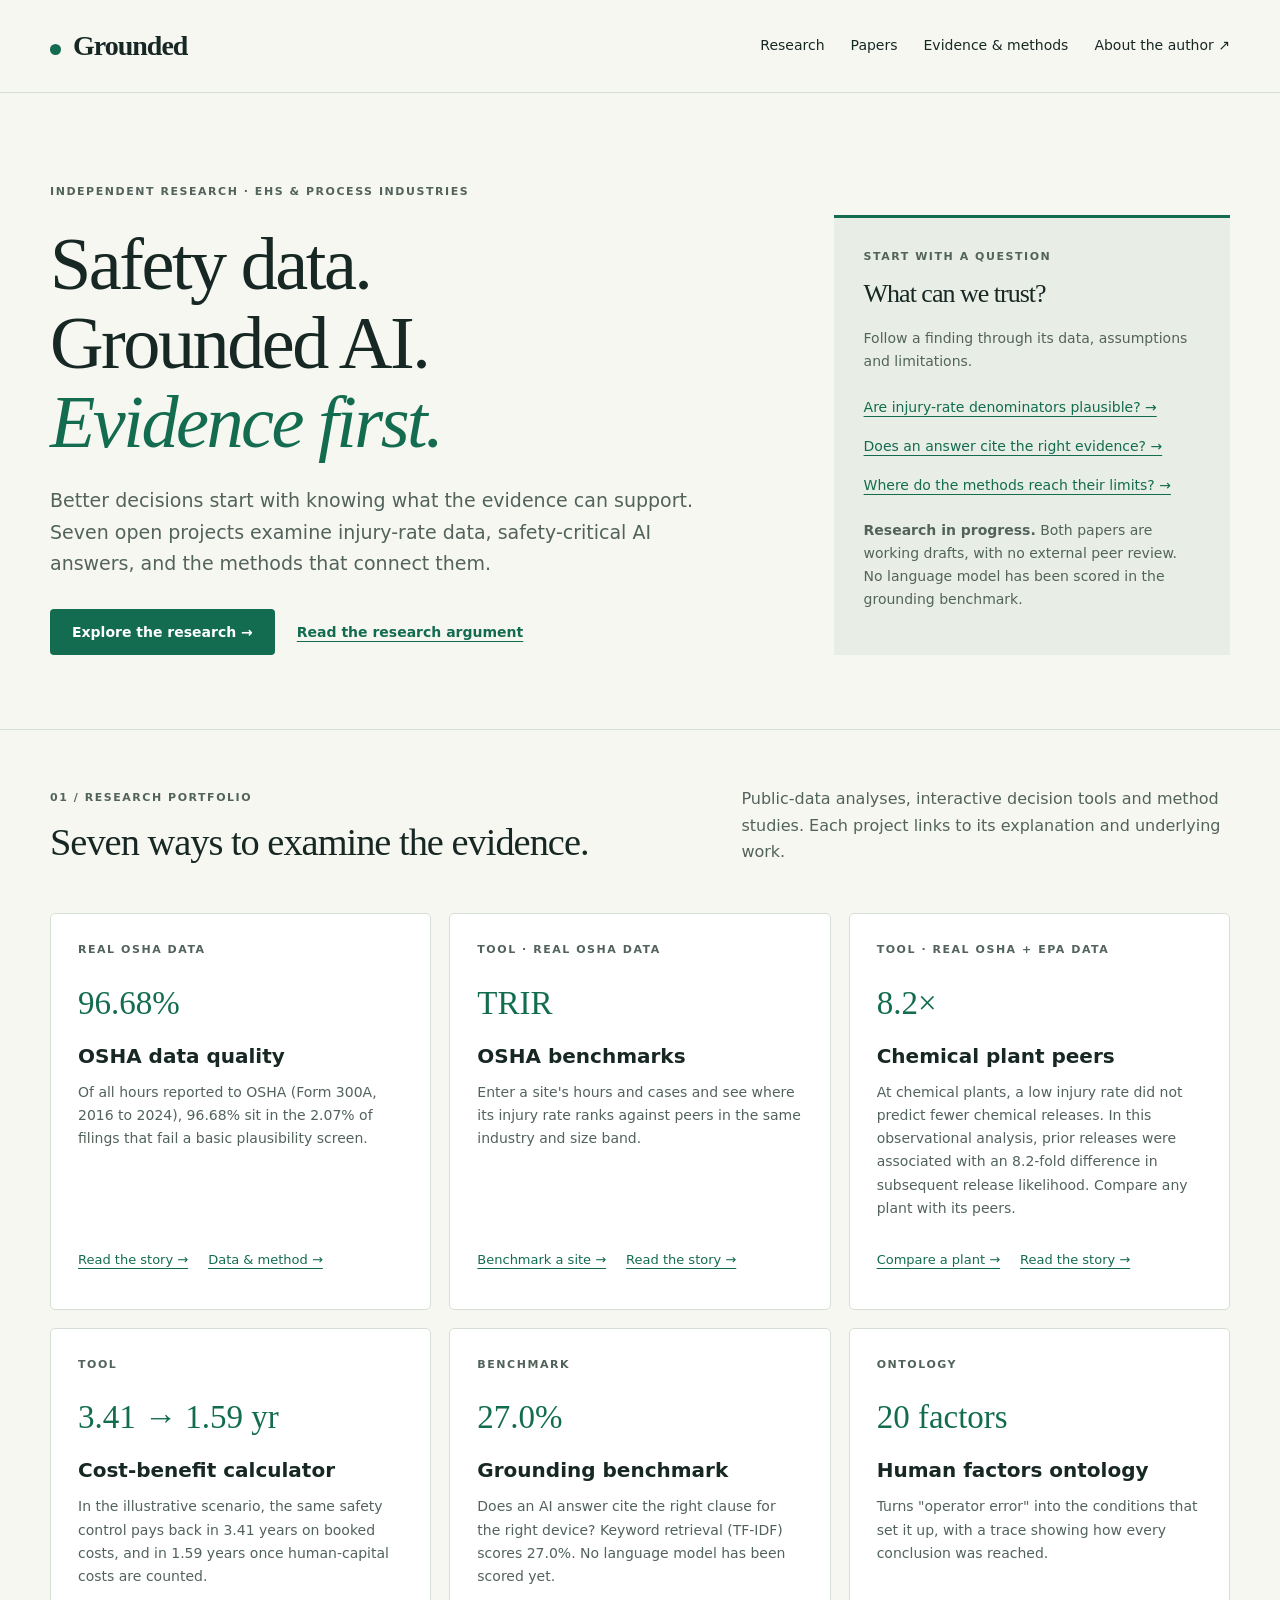
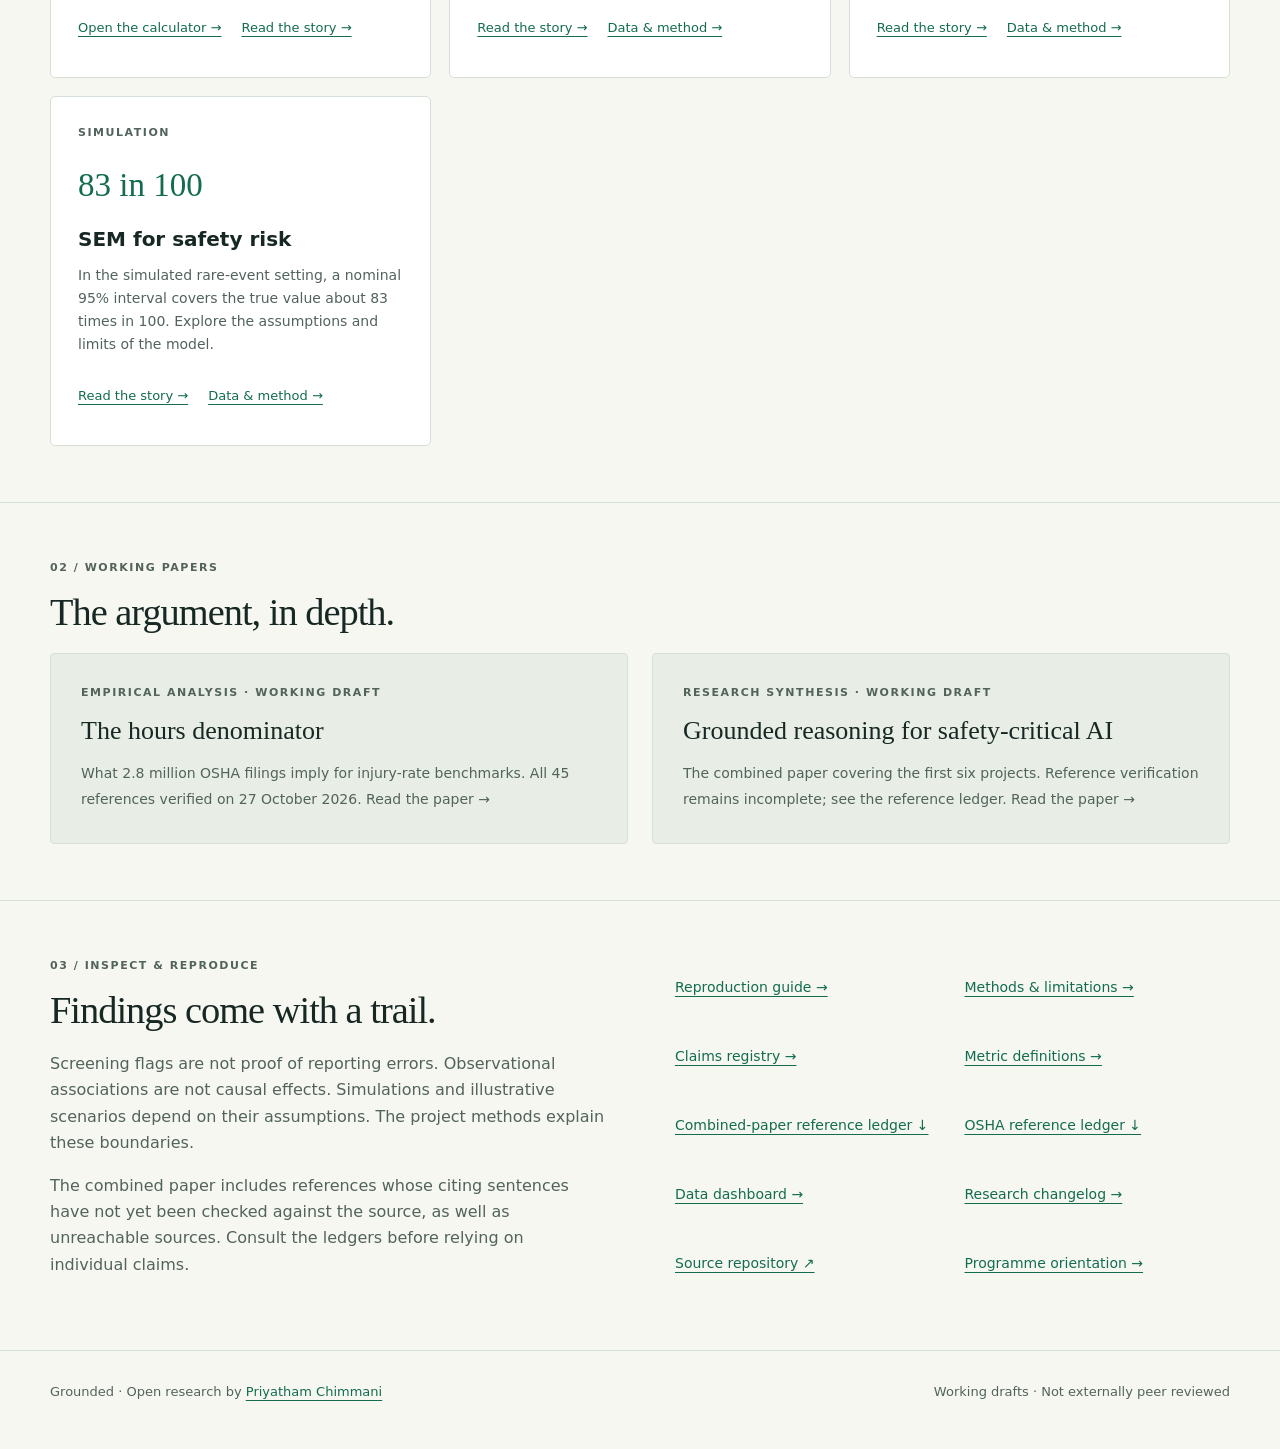
==== commit c6d9a882: "Redesign professional portfolio and analytical experiences" ====
--- a/docs/index.html
+++ b/docs/index.html
@@ -1,98 +1,13 @@
 <!doctype html>
-<html lang="en">
-<head>
-<meta charset="utf-8" />
-<meta name="viewport" content="width=device-width, initial-scale=1" />
-<title>Grounded - Priyatham Chimmani</title>
-<meta name="description" content="Seven open projects on two quiet failures in safety work: injury-rate data that is wrong or misread, and AI answers about safety that are wrong. Plus two papers." />
-<link rel="canonical" href="https://grounded-chi-five.vercel.app/" />
-<meta property="og:title" content="Grounded - Priyatham Chimmani" />
-<meta property="og:description" content="Seven open projects on two quiet failures in safety work: injury-rate data that is wrong or misread, and AI answers about safety that are wrong." />
-<meta property="og:type" content="website" />
-<meta property="og:url" content="https://grounded-chi-five.vercel.app/" />
-<meta property="og:image" content="https://grounded-chi-five.vercel.app/og.png" />
-<meta name="twitter:card" content="summary_large_image" />
-<meta name="theme-color" content="#F7F7F3" media="(prefers-color-scheme: light)" />
-<meta name="theme-color" content="#0A0C10" media="(prefers-color-scheme: dark)" />
-<link rel="icon" href="data:image/svg+xml,%3Csvg xmlns='http://www.w3.org/2000/svg' viewBox='0 0 16 16'%3E%3Crect width='16' height='16' fill='%231E40AF'/%3E%3C/svg%3E" />
-<link rel="preconnect" href="https://fonts.googleapis.com" />
-<link rel="preconnect" href="https://fonts.gstatic.com" crossorigin />
-<link rel="stylesheet" href="https://fonts.googleapis.com/css2?family=Archivo:wght@400;600;800&family=IBM+Plex+Mono:wght@500;600&display=swap" />
+<html lang="en"><head><meta charset="utf-8"><meta name="viewport" content="width=device-width, initial-scale=1">
+<title>Grounded — Research on safety data and AI</title><meta name="description" content="Open research on safety data, grounded AI and the evidence behind operational decisions. Seven projects, two working papers, reproducible methods."><link rel="canonical" href="https://grounded-chi-five.vercel.app/"><meta name="theme-color" content="#f7f7f2">
+<meta property="og:title" content="Grounded — Safety data, with evidence"><meta property="og:description" content="Seven open research projects on injury data, grounded AI and decision methods."><meta property="og:type" content="website"><meta property="og:url" content="https://grounded-chi-five.vercel.app/"><meta property="og:image" content="https://grounded-chi-five.vercel.app/og.png">
 <style>
-:root{
- color-scheme:light;
- --paper:#F7F7F3; --surface:#FFFFFF; --surface-2:#EFEFE9;
- --ink:#101311; --ink-2:#3A403C; --muted:#5E655F;
- --rule:#101311; --rule-soft:#D6D7CE;
- --accent:#1E40AF; --accent-ink:#FFFFFF; --accent-wash:#E2E8FB;
- --font-sans:"Archivo",ui-sans-serif,system-ui,-apple-system,"Segoe UI",Roboto,Arial,sans-serif;
- --font-mono:"IBM Plex Mono",ui-monospace,"SF Mono",Menlo,Consolas,monospace;
-}
-:root[data-theme="dark"]{
- color-scheme:dark;
- --paper:#0A0C10; --surface:#12151C; --surface-2:#171B24;
- --ink:#EAECF2; --ink-2:#BFC4CF; --muted:#959CAB;
- --rule:#EAECF2; --rule-soft:#2C3240;
- --accent:#7C9EFF; --accent-ink:#06101F; --accent-wash:#151C33;
-}
-@media (prefers-color-scheme:dark){:root:not([data-theme]){
- color-scheme:dark;
- --paper:#0A0C10; --surface:#12151C; --surface-2:#171B24;
- --ink:#EAECF2; --ink-2:#BFC4CF; --muted:#959CAB;
- --rule:#EAECF2; --rule-soft:#2C3240;
- --accent:#7C9EFF; --accent-ink:#06101F; --accent-wash:#151C33;
-}}
-*{box-sizing:border-box}
-html{-webkit-text-size-adjust:100%}
-body{margin:0;background:var(--paper);color:var(--ink);font:400 17px/1.6 var(--font-sans)}
-a{color:inherit}
-.skip{position:absolute;left:-999px}.skip:focus{left:16px;top:8px;z-index:2000;background:var(--surface);padding:10px 14px}
-.wrap{max-width:1080px;margin:0 auto;padding:0 20px}
-.label{font:600 12.5px/1.4 var(--font-mono);letter-spacing:.1em;text-transform:uppercase;color:var(--muted)}
-h1{font-weight:800;font-size:clamp(2rem,5vw,3.4rem);line-height:1.05;letter-spacing:-.02em;margin:14px 0 16px;max-width:20ch;text-wrap:balance}
-.intro{padding-top:64px;padding-bottom:40px}
-.intro p{font-size:clamp(1.05rem,1.6vw,1.2rem);color:var(--ink-2);max-width:60ch;margin:0 0 24px;text-wrap:pretty}
-.btns{display:flex;flex-wrap:wrap;gap:10px}
-.btn{display:inline-flex;align-items:center;min-height:44px;padding:0 18px;border:2px solid var(--rule);font:600 13px/1 var(--font-mono);letter-spacing:.08em;text-transform:uppercase;text-decoration:none}
-.btn.primary{background:var(--accent);border-color:var(--accent);color:var(--accent-ink)}
-.btn:hover{background:var(--accent-wash);color:var(--ink);border-color:var(--accent)}
-.btn:focus-visible,.card a:focus-visible,.paper:focus-visible{outline:3px solid var(--accent);outline-offset:3px}
-section{padding:32px 0}
-h2{font-size:1.5rem;font-weight:800;margin:0 0 18px;letter-spacing:-.01em}
-.grid{display:grid;grid-template-columns:repeat(auto-fill,minmax(300px,1fr));gap:14px}
-.card{background:var(--surface);border:1px solid var(--rule-soft);border-radius:12px;padding:20px 20px 16px;display:flex;flex-direction:column}
-.card .num{font:600 2rem/1 var(--font-mono);color:var(--accent);margin:10px 0 8px}
-.card h3{font-size:1.15rem;margin:0 0 6px}
-.card p{margin:0 0 14px;color:var(--ink-2);font-size:15.5px}
-.card .links{margin-top:auto;display:flex;flex-wrap:wrap;gap:4px 18px}
-.card .links a{display:inline-flex;align-items:center;min-height:44px;font:600 13px/1.2 var(--font-mono);letter-spacing:.04em;color:var(--accent);text-decoration:none}
-.card .links a:hover{text-decoration:underline}
-.papers{display:grid;grid-template-columns:repeat(auto-fill,minmax(300px,1fr));gap:14px}
-.paper{display:block;background:var(--surface);border:1px solid var(--rule-soft);border-radius:12px;padding:18px 20px;text-decoration:none}
-.paper:hover{border-color:var(--accent)}
-.paper b{display:block;font-size:1.05rem;margin:6px 0 4px}
-.paper span.d{color:var(--ink-2);font-size:15px}
-footer{padding:36px 0 56px;color:var(--muted);font-size:15px}
-footer a{color:var(--ink-2)}
-</style>
-<script id="rs-theme-init">try{var t=localStorage.getItem("pc-theme")||localStorage.getItem("ehs-ai-theme");if(t==="light"||t==="dark")document.documentElement.setAttribute("data-theme",t);}catch(e){}</script><style id="rs-header-css">.rs-header,.rs-k{--rs-paper:var(--paper,#F7F7F3);--rs-surface:var(--surface,#FFFFFF);--rs-surface-2:var(--surface-2,#EFEFE9);--rs-ink:var(--ink,#101311);--rs-muted:var(--muted,var(--ink-2,#5E655F));--rs-rule:var(--rule,#101311);--rs-rule-soft:var(--rule-soft,#D6D7CE);--rs-accent:var(--accent,#1E40AF);--rs-mono:var(--font-mono,"IBM Plex Mono",ui-monospace,"SF Mono",Menlo,Consolas,monospace);--rs-sans:var(--font-sans,"Archivo",ui-sans-serif,system-ui,-apple-system,"Segoe UI",Roboto,Arial,sans-serif);}:root[data-theme="dark"] .rs-header,:root[data-theme="dark"] .rs-k{--rs-paper:var(--paper,#0A0C10);--rs-surface:var(--surface,#12151C);--rs-surface-2:var(--surface-2,#171B24);--rs-ink:var(--ink,#EAECF2);--rs-muted:var(--muted,var(--ink-2,#959CAB));--rs-rule:var(--rule,#EAECF2);--rs-rule-soft:var(--rule-soft,#2C3240);--rs-accent:var(--accent,#7C9EFF);}@media (prefers-color-scheme:dark){:root:not([data-theme]) .rs-header,:root:not([data-theme]) .rs-k{--rs-paper:var(--paper,#0A0C10);--rs-surface:var(--surface,#12151C);--rs-surface-2:var(--surface-2,#171B24);--rs-ink:var(--ink,#EAECF2);--rs-muted:var(--muted,var(--ink-2,#959CAB));--rs-rule:var(--rule,#EAECF2);--rs-rule-soft:var(--rule-soft,#2C3240);--rs-accent:var(--accent,#7C9EFF);}}:root{--rs-header-h:58px}html{scroll-padding-top:calc(var(--rs-header-h) + 12px)}a.skip,a.skip-link{min-height:44px;box-sizing:border-box}.rs-header :where(a,button,nav,div,span,summary,details,b,i){all:revert;box-sizing:border-box}.rs-header [hidden]{display:none!important}.rs-header{transition:transform .28s cubic-bezier(.2,.8,.2,1)}.rs-header.rs-hide{transform:translateY(-100%)}@media (prefers-reduced-motion:reduce){.rs-header{transition:none}}.rs-header svg{display:block;width:18px;height:18px;fill:none;stroke:currentColor}.rs-header{all:revert;display:block;position:sticky;top:0;z-index:1000;margin:0;padding:0;width:auto;max-width:none;float:none;transform:none;box-sizing:border-box;background:var(--rs-paper);color:var(--rs-ink);border:0;box-shadow:none;font:400 14px/1.3 var(--rs-sans);text-align:left}.rs-header .rs-bar{border-bottom:2px solid var(--rs-rule);background:var(--rs-paper)}.rs-header .rs-row{display:flex;align-items:center;max-width:1180px;height:56px;margin:0 auto;padding:0 24px}.rs-header .rs-brand{display:flex;align-items:center;gap:10px;height:56px;padding:0 16px 0 0;font:700 13px/1 var(--rs-mono);letter-spacing:.06em;text-transform:uppercase;color:var(--rs-ink);text-decoration:none;white-space:nowrap}.rs-header .rs-mark{display:block;width:14px;height:14px;background:var(--rs-accent);flex:none}.rs-header .rs-author{display:flex;align-items:center;height:44px;padding:0 0 0 16px;background:linear-gradient(var(--rs-rule-soft),var(--rs-rule-soft)) 0 50%/2px 24px no-repeat;font:500 12px/1 var(--rs-mono);letter-spacing:.06em;color:var(--rs-muted);text-decoration:none;white-space:nowrap;margin-right:8px}.rs-header .rs-author:hover{color:var(--rs-accent)}.rs-header .rs-nav{display:flex;align-items:center;height:56px;margin:0 0 0 auto;padding:0}.rs-header .rs-menu{display:flex;align-items:center;position:relative;height:56px;margin:0;padding:0}.rs-header .rs-item{display:flex;align-items:center;gap:6px;height:56px;margin:0;padding:0 14px;font:600 12px/1 var(--rs-mono);letter-spacing:.08em;text-transform:uppercase;color:var(--rs-muted);text-decoration:none;white-space:nowrap;cursor:pointer;list-style:none;background:transparent;border:0}.rs-header .rs-item::-webkit-details-marker{display:none}.rs-header .rs-item::marker{content:""}.rs-header .rs-item:hover,.rs-header .rs-menu[open]>.rs-item{background:var(--rs-surface-2);color:var(--rs-ink)}.rs-header .rs-item[aria-current="page"],.rs-header .rs-menu[data-current]>.rs-item{color:var(--rs-ink);box-shadow:inset 0 -3px 0 var(--rs-accent)}.rs-header .rs-story{color:var(--rs-accent);font-weight:700;box-shadow:inset 0 -3px 0 var(--rs-accent)}.rs-header .rs-story::before{content:"";display:block;width:7px;height:7px;background:var(--rs-accent);flex:none}.rs-header .rs-story:hover{background:var(--rs-accent);color:var(--rs-paper)}.rs-header .rs-story:hover::before{background:var(--rs-paper)}.rs-header .rs-caret{display:block;width:0;height:0;border-left:4px solid transparent;border-right:4px solid transparent;border-top:5px solid currentColor;transition:transform .15s}.rs-header .rs-menu[open] .rs-caret{transform:rotate(180deg)}.rs-header .rs-panel{display:block;position:absolute;top:calc(100% + 2px);right:0;width:340px;max-width:calc(100vw - 32px);margin:0;padding:0;background:var(--rs-surface);border:2px solid var(--rs-rule);box-shadow:6px 6px 0 var(--rs-rule);z-index:1}.rs-header .rs-opt{display:flex;flex-direction:column;justify-content:center;gap:4px;min-height:44px;padding:9px 14px;border-bottom:1px solid var(--rs-rule-soft);color:var(--rs-ink);text-decoration:none}.rs-header .rs-opt:last-child{border-bottom:0}.rs-header .rs-opt:hover{background:var(--rs-surface-2)}.rs-header .rs-opt[aria-current="page"]{box-shadow:inset 4px 0 0 var(--rs-accent);background:var(--rs-surface-2)}.rs-header .rs-t{display:block;font:500 14px/1.25 var(--rs-sans);color:var(--rs-ink)}.rs-header .rs-n{display:block;font:400 12px/1.25 var(--rs-mono);letter-spacing:.04em;color:var(--rs-muted)}.rs-header .rs-opt[aria-current="page"] .rs-n::after{content:" \00B7  you are here";color:var(--rs-accent)}.rs-header .rs-sep{display:block;width:2px;height:24px;margin:0 12px 0 10px;background:var(--rs-rule-soft);flex:none}.rs-header .rs-btn{display:inline-flex;align-items:center;justify-content:center;flex:none;width:44px;height:44px;margin:0;padding:0;background:var(--rs-paper);color:var(--rs-ink);border:2px solid var(--rs-rule);border-radius:0;cursor:pointer;font:600 12px/1 var(--rs-mono);touch-action:manipulation}.rs-header .rs-find{margin-right:8px;gap:8px}.rs-header .rs-find span{display:none}.rs-header:not(.rs-js) .rs-find{display:none}.rs-header .rs-btn:hover{background:var(--rs-surface-2)}.rs-header .rs-moon{display:none}:root[data-theme="dark"] .rs-header .rs-sun{display:none}:root[data-theme="dark"] .rs-header .rs-moon{display:block}@media (prefers-color-scheme:dark){:root:not([data-theme]) .rs-header .rs-sun{display:none}:root:not([data-theme]) .rs-header .rs-moon{display:block}}.rs-header .rs-burger{display:none;width:44px;height:44px;margin-left:8px}.rs-header .rs-burger i{display:block;position:relative;width:18px;height:2px;background:currentColor;transition:background .15s}.rs-header .rs-burger i::before,.rs-header .rs-burger i::after{content:"";position:absolute;left:0;width:18px;height:2px;background:currentColor;transition:transform .15s}.rs-header .rs-burger i::before{top:-6px}.rs-header .rs-burger i::after{top:6px}.rs-header .rs-burger[aria-expanded="true"] i{background:transparent}.rs-header .rs-burger[aria-expanded="true"] i::before{transform:translateY(6px) rotate(45deg)}.rs-header .rs-burger[aria-expanded="true"] i::after{transform:translateY(-6px) rotate(-45deg)}.rs-header :focus-visible{outline:2px solid var(--rs-accent);outline-offset:-2px}.rs-header .rs-sub{position:relative;border-bottom:2px solid var(--rs-rule-soft);background:var(--rs-paper)}.rs-header .rs-subrow{height:44px}.rs-header .rs-sublabel{display:block;flex:none;padding:0 12px 0 0;font:500 12px/1 var(--rs-mono);letter-spacing:.06em;color:var(--rs-muted);white-space:nowrap}.rs-header .rs-sections{display:flex;align-items:center;position:relative;flex:1 1 auto;min-width:0;height:44px;margin:0;padding:0;overflow-x:auto;scrollbar-width:none}.rs-header .rs-sections::-webkit-scrollbar{display:none}.rs-header .rs-sections.rs-fl{-webkit-mask-image:linear-gradient(90deg,transparent,#000 32px);mask-image:linear-gradient(90deg,transparent,#000 32px)}.rs-header .rs-sections.rs-fr{-webkit-mask-image:linear-gradient(90deg,#000 calc(100% - 32px),transparent);mask-image:linear-gradient(90deg,#000 calc(100% - 32px),transparent)}.rs-header .rs-sections.rs-fl.rs-fr{-webkit-mask-image:linear-gradient(90deg,transparent,#000 32px,#000 calc(100% - 32px),transparent);mask-image:linear-gradient(90deg,transparent,#000 32px,#000 calc(100% - 32px),transparent)}.rs-header .rs-sec{display:flex;align-items:center;flex:none;height:44px;padding:0 10px;font:600 12px/1 var(--rs-mono);letter-spacing:.06em;text-transform:uppercase;color:var(--rs-muted);text-decoration:none;white-space:nowrap}.rs-header .rs-sec:hover{color:var(--rs-ink)}.rs-header .rs-sec.rs-active{color:var(--rs-accent);box-shadow:inset 0 -2px 0 var(--rs-accent)}.rs-header .rs-subbtn{display:none;align-items:center;gap:8px;width:100%;height:44px;margin:0;padding:0;background:transparent;border:0;color:var(--rs-muted);font:500 12px/1 var(--rs-mono);letter-spacing:.06em;cursor:pointer;text-align:left}.rs-header .rs-subbtn b{flex:1 1 auto;min-width:0;overflow:hidden;text-overflow:ellipsis;white-space:nowrap;color:var(--rs-ink);font-weight:600;text-transform:uppercase}.rs-header .rs-subbtn[aria-expanded="true"] .rs-caret{transform:rotate(180deg)}.rs-header .rs-sublist{position:absolute;top:calc(100% + 2px);left:0;right:0;max-height:60vh;overflow-y:auto;margin:0;padding:0;background:var(--rs-surface);border-top:2px solid var(--rs-rule);border-bottom:2px solid var(--rs-rule);box-shadow:0 6px 0 var(--rs-rule)}.rs-header .rs-sublist .rs-sec{height:auto;min-height:44px;padding:0 16px;border-bottom:1px solid var(--rs-rule-soft)}.rs-header .rs-sublist .rs-sec.rs-active{box-shadow:inset 4px 0 0 var(--rs-accent)}.rs-header .rs-progress{display:block;position:absolute;left:0;right:0;bottom:0;height:2px;background:var(--rs-accent);transform:scaleX(0);transform-origin:0 50%;pointer-events:none}.rs-header .rs-sheet{position:fixed;top:58px;overscroll-behavior:contain;left:0;right:0;bottom:0;overflow-y:auto;margin:0;padding:8px 16px 32px;background:var(--rs-paper);border-top:0;z-index:2}.rs-header .rs-sheet a{display:flex;align-items:center;min-height:48px;padding:0 4px;border-bottom:1px solid var(--rs-rule-soft);color:var(--rs-ink);text-decoration:none;font:600 13px/1.2 var(--rs-mono);letter-spacing:.06em;text-transform:uppercase}.rs-header .rs-sheet a[aria-current="page"]{color:var(--rs-accent);box-shadow:inset 4px 0 0 var(--rs-accent);padding-left:14px}.rs-header .rs-sheet .rs-opt{align-items:flex-start;font:inherit;text-transform:none;letter-spacing:0;padding:8px 4px}.rs-header .rs-sheet .rs-opt[aria-current="page"]{padding-left:14px}.rs-header .rs-group{display:block;margin:24px 0 4px;font:500 12px/1 var(--rs-mono);letter-spacing:.08em;text-transform:uppercase;color:var(--rs-muted)}.rs-header .rs-sheet a.rs-sheet-author{margin-top:24px;border-top:2px solid var(--rs-rule);border-bottom:0;color:var(--rs-muted);text-transform:none;font-weight:500}htmlhtml.rs-lock{overflow:hidden}@media (max-width:1279.98px){.rs-header .rs-author{display:none}}.rs-header .rs-crumb{display:flex;align-items:center;gap:10px;min-width:0;height:56px;padding:0 4px 0 0}.rs-header .rs-slash{color:var(--rs-muted);font:400 20px/1 var(--rs-sans)}.rs-header .rs-proj,.rs-header .rs-here{display:block;min-width:0;line-height:44px!important;min-height:44px;overflow:hidden;text-overflow:ellipsis;white-space:nowrap;font:700 15px/1.2 var(--rs-sans);color:var(--rs-ink);text-decoration:none}.rs-header a.rs-proj:hover{text-decoration:underline}.rs-header .rs-tabs{display:flex;align-items:center;height:56px;margin:0 0 0 14px;padding:0}.rs-header .rs-tab{display:flex;align-items:center;height:56px;padding:0 12px;font:600 12px/1 var(--rs-mono);letter-spacing:.08em;text-transform:uppercase;color:var(--rs-muted);text-decoration:none;white-space:nowrap}.rs-header .rs-tab:hover{background:var(--rs-surface-2);color:var(--rs-ink)}.rs-header .rs-tab[aria-current="page"]{color:var(--rs-ink);box-shadow:inset 0 -3px 0 var(--rs-accent)}.rs-header .rs-tab:focus-visible,.rs-header .rs-proj:focus-visible{outline:3px solid var(--rs-accent);outline-offset:-3px}@media (max-width:599.98px){.rs-header .rs-brand:has(+.rs-crumb){font-size:0;gap:0;min-width:44px;padding-right:0;justify-content:center}.rs-header .rs-crumb{gap:8px}}@media (max-width:1100px){.rs-header .rs-item{padding:0 10px}}@media (min-width:1280px){.rs-header .rs-find{width:auto;padding:0 12px}.rs-header .rs-find span{display:block}.rs-header .rs-item{padding:0 12px}}@media (max-width:1099.98px){.rs-header .rs-tabs{display:none}.rs-header .rs-find{margin-left:auto}.rs-header .rs-row{padding:0 16px}.rs-header.rs-js .rs-nav,.rs-header.rs-js .rs-sep,.rs-header .rs-author{display:none}.rs-header.rs-js .rs-burger{display:inline-flex}.rs-header:not(.rs-js) .rs-nav{overflow-x:auto;margin-left:0}.rs-header.rs-js .rs-sublabel,.rs-header.rs-js .rs-subrow>.rs-sections{display:none}.rs-header.rs-js .rs-subbtn{display:flex}}@media (min-width:1100px){.rs-header .rs-sheet,.rs-header .rs-sublist{display:none}}.rs-k,.rs-k :where(div,span,a,button,input,p,mark,kbd,b,svg){all:revert;box-sizing:border-box}.rs-k{width:min(640px,100vw - 32px);max-width:none;max-height:min(76vh,680px);margin:10vh auto auto;padding:0;overflow:hidden;background:var(--rs-surface);color:var(--rs-ink);border:2px solid var(--rs-rule);box-shadow:8px 8px 0 var(--rs-rule);font:400 15px/1.4 var(--rs-sans)}.rs-k[open]{display:flex;flex-direction:column}.rs-k::backdrop{background:#0a0c108c}.rs-k svg{flex:none;width:20px;height:20px;fill:none;stroke:currentColor;stroke-width:2}.rs-k-top{display:flex;align-items:center;gap:10px;padding:0 8px 0 16px;border-bottom:2px solid var(--rs-rule);color:var(--rs-muted)}.rs-k-top:focus-within{box-shadow:inset 0 -2px var(--rs-accent)}.rs-k input{flex:1;min-width:0;height:56px;border:0;outline:0;background:none;color:var(--rs-ink);font:500 17px var(--rs-sans);appearance:none}.rs-k input::placeholder{color:var(--rs-muted)}.rs-k-x{min-width:44px;height:44px;padding:0 10px;background:none;color:var(--rs-muted);border:1px solid var(--rs-rule-soft);font:600 12px var(--rs-mono);text-transform:uppercase;cursor:pointer}#rs-k-list{flex:1;min-height:0;overflow-y:auto;overscroll-behavior:contain;padding-bottom:8px}#rs-k-list:empty{display:none}.rs-k-g{padding:14px 16px 6px;font:600 12px var(--rs-mono);letter-spacing:.08em;text-transform:uppercase;color:var(--rs-muted)}.rs-k [role=option]{display:block;padding:9px 16px 9px 13px;border-left:3px solid transparent;color:var(--rs-ink);text-decoration:none}.rs-k [role=option]:hover,.rs-k [aria-selected=true]{background:var(--rs-surface-2);border-color:var(--rs-accent)}.rs-k-t{display:block;font-weight:500}.rs-k-c{display:block;overflow:hidden;white-space:nowrap;text-overflow:ellipsis;font-size:13px;color:var(--rs-muted)}.rs-k-c b{margin-right:6px;color:var(--rs-ink)}.rs-k mark{background:none;color:inherit;font-weight:700;text-decoration:underline 2px var(--rs-accent);text-underline-offset:2px}.rs-k-e{margin:0;padding:20px 16px;color:var(--rs-muted)}.rs-k-f{margin:0;padding:10px 16px;border-top:1px solid var(--rs-rule-soft);font:500 12px var(--rs-mono);color:var(--rs-muted);word-spacing:6px}.rs-k-f kbd{margin:0 4px 0 0;padding:2px 5px;border:1px solid var(--rs-rule-soft);font:inherit;word-spacing:0}.rs-k-sr{position:absolute;width:1px;height:1px;overflow:hidden;clip-path:inset(50%)}.rs-k :focus-visible{outline:2px solid var(--rs-accent);outline-offset:-2px}@media (max-width:640px){.rs-k{width:100%;height:100%;max-height:100%;margin:0;border:0;box-shadow:none}.rs-k-f{display:none}}@media (prefers-reduced-motion:reduce){.rs-header *,.rs-header *::before,.rs-header *::after{transition:none!important}}@media print{.rs-header,.rs-k{display:none!important}}</style></head>
-<body>
-<a class="skip" href="#main">Skip to content</a><header class="rs-header" id="rs-header"><div class="rs-bar"><div class="rs-row"><a class="rs-brand" href="https://grounded-chi-five.vercel.app/" aria-label="Grounded home"><span class="rs-mark" aria-hidden="true"></span>Grounded</a><nav class="rs-nav" aria-label="Research site"><a class="rs-item" href="https://grounded-chi-five.vercel.app/#projects">All projects</a><a class="rs-item" href="https://grounded-chi-five.vercel.app/#papers">Papers</a></nav><span class="rs-sep" aria-hidden="true"></span><button class="rs-btn rs-find" id="rs-find" type="button" aria-haspopup="dialog" aria-keyshortcuts="Control+K Meta+K /" aria-label="Search the research" title="Search (/ or Ctrl+K)"><svg viewBox="0 0 24 24" width="18" height="18" fill="none" stroke="currentColor" stroke-width="2" aria-hidden="true"><circle cx="10.5" cy="10.5" r="6.5"/><path d="M15.5 15.5L21 21"/></svg><span>Search</span></button><button class="rs-btn" id="rs-theme" type="button" aria-label="Dark theme" aria-pressed="false" title="Switch colour theme"><svg class="rs-sun" viewBox="0 0 24 24" width="18" height="18" fill="none" stroke="currentColor" stroke-width="2" aria-hidden="true"><circle cx="12" cy="12" r="4.5"/><path d="M12 2v2M12 20v2M2 12h2M20 12h2M4.9 4.9l1.4 1.4M17.7 17.7l1.4 1.4M19.1 4.9l-1.4 1.4M6.3 17.7l-1.4 1.4"/></svg><svg class="rs-moon" viewBox="0 0 24 24" width="18" height="18" fill="none" stroke="currentColor" stroke-width="2" aria-hidden="true"><path d="M21 12.8A9 9 0 1111.2 3a7 7 0 009.8 9.8z"/></svg></button><button class="rs-btn rs-burger" id="rs-menu-btn" type="button" aria-expanded="false" aria-controls="rs-sheet" aria-label="Open menu"><i></i></button></div></div><div class="rs-sheet" id="rs-sheet" hidden><a href="https://grounded-chi-five.vercel.app/" aria-current="page">Grounded home</a><span class="rs-group">All projects</span><a class="rs-opt" href="https://ehs-osha-analysis.vercel.app/"><span class="rs-t">OSHA data quality</span><span class="rs-n">2.8M real filings</span></a><a class="rs-opt" href="https://ehs-ai-grounding-eval.vercel.app/"><span class="rs-t">Grounding benchmark</span><span class="rs-n">first baselines</span></a><a class="rs-opt" href="https://ehs-human-factors-ontology.vercel.app/"><span class="rs-t">Human factors ontology</span><span class="rs-n">derivation traces</span></a><a class="rs-opt" href="https://ehs-risk-sem.vercel.app/"><span class="rs-t">SEM for safety risk</span><span class="rs-n">simulation studies</span></a><a class="rs-opt" href="https://priyatham-projects.vercel.app/ehs-capitals-calculator/"><span class="rs-t">Cost-benefit calculator</span><span class="rs-n">interactive tool</span></a><a class="rs-opt" href="https://priyatham-projects.vercel.app/ehs-benchmarks/"><span class="rs-t">OSHA benchmarks</span><span class="rs-n">TRIR/DART library</span></a><a class="rs-opt" href="https://priyatham-projects.vercel.app/ehs-chemical-peers/"><span class="rs-t">Chemical plant peers</span><span class="rs-n">peer explorer</span></a><span class="rs-group">Papers</span><a class="rs-opt" href="https://grounded-chi-five.vercel.app/paper.html"><span class="rs-t">Grounded reasoning for safety-critical AI</span><span class="rs-n">bundled draft</span></a><a class="rs-opt" href="https://grounded-chi-five.vercel.app/paper-osha.html"><span class="rs-t">The hours denominator</span><span class="rs-n">standalone OSHA paper</span></a><a class="rs-sheet-author" href="https://priyatham-personal-site.vercel.app/">Priyatham Chimmani&nbsp;&#8599;</a></div><span class="rs-progress" aria-hidden="true"></span></header>
-<main id="main">
- <div class="wrap intro">
-  <span class="label">Grounded &middot; open research by Priyatham Chimmani</span>
-  <h1>Safety numbers and safety AI can both be wrong without anyone noticing.</h1>
-  <p>Seven open projects measure where. Four test the injury-rate data that benchmarks are built on, and three test the methods and AI answers that sit on top of it. Everything is public: code, data and tests.</p>
-  <div class="btns">
-   <a class="btn primary" href="#projects">See the seven projects</a>
-   <a class="btn" href="story.html">The full argument, 10 min</a>
-  </div>
- </div>
-
- <section id="projects">
-  <div class="wrap">
-   <h2>Projects</h2>
-   <div class="grid">
+:root{--paper:#f7f7f2;--ink:#172824;--muted:#52635c;--green:#136c50;--line:#d6dfd6;--wash:#e8eee5;--white:#fff;font-family:Inter,ui-sans-serif,system-ui,-apple-system,"Segoe UI",sans-serif;color:var(--ink);background:var(--paper)}*{box-sizing:border-box}html{scroll-padding-top:100px}body{margin:0;font-size:16px;line-height:1.65}a{color:var(--green);text-underline-offset:4px}a:hover{text-decoration-thickness:2px}a:focus-visible{outline:3px solid var(--green);outline-offset:5px}.skip{position:absolute;left:-9999px}.skip:focus{left:12px;top:12px;background:white;padding:12px;z-index:10}.wrap{width:min(1180px,calc(100% - 64px));margin:auto}header{border-bottom:1px solid var(--line)}.nav{min-height:92px;display:flex;align-items:center;justify-content:space-between;gap:24px}.brand{font:600 28px Georgia,serif;letter-spacing:-1px;color:var(--ink);text-decoration:none}.brand:before{content:"";display:inline-block;width:11px;height:11px;background:var(--green);margin-right:12px;border-radius:50%}nav{display:flex;gap:26px;flex-wrap:wrap}nav a{font-size:14px;color:var(--ink);text-decoration:none}.label{display:block;font-size:11px;letter-spacing:.14em;text-transform:uppercase;font-weight:650;color:var(--muted)}.hero{display:grid;grid-template-columns:1.8fr 1fr;gap:70px;padding:90px 0 74px}h1{font:400 clamp(44px,5.8vw,76px)/1.06 Georgia,serif;letter-spacing:-2.5px;margin:24px 0;max-width:15ch}h1 em{color:var(--green);font-weight:400}h2{font:400 clamp(30px,3vw,42px)/1.2 Georgia,serif;letter-spacing:-1px;margin:12px 0 18px}h3{font-size:20px;line-height:1.3;margin:12px 0}.lead{font-size:19px;max-width:54ch;color:var(--muted)}.btns{display:flex;gap:22px;flex-wrap:wrap;align-items:center;margin-top:30px}.btn{display:inline-flex;align-items:center;min-height:46px;font-size:14px;font-weight:600}.primary{background:var(--green);color:white;padding:10px 22px;text-decoration:none;border-radius:4px}.aside{align-self:end;background:var(--wash);padding:30px;border-top:3px solid var(--green)}.aside h2{font-size:26px}.aside p{font-size:14px;color:var(--muted)}.aside a{display:block;padding:8px 0;font-size:14px}.section{border-top:1px solid var(--line);padding:56px 0}.section-head{display:flex;justify-content:space-between;gap:40px;align-items:end;margin-bottom:30px}.section-head p{max-width:48ch;color:var(--muted);margin:0 0 18px}.grid{display:grid;grid-template-columns:repeat(3,minmax(0,1fr));gap:18px}.card{padding:27px;background:var(--white);border:1px solid var(--line);border-radius:5px;display:flex;flex-direction:column}.num{font:400 33px/1.2 Georgia,serif;color:var(--green);margin:24px 0 8px}.card p{font-size:14px;color:var(--muted);margin:0 0 18px}.links{display:flex;gap:8px 20px;flex-wrap:wrap;margin-top:auto}.links a{font-size:13px;min-height:44px;display:inline-flex;align-items:center}.papers{display:grid;grid-template-columns:1fr 1fr;gap:24px}.paper{display:block;padding:30px;background:var(--wash);text-decoration:none;color:var(--ink);border:1px solid var(--line);border-radius:4px}.paper b{display:block;font:400 26px/1.3 Georgia,serif;margin:12px 0}.paper .d{font-size:14px;color:var(--muted)}.evidence{display:grid;grid-template-columns:1fr 1fr;gap:70px}.evidence p{color:var(--muted)}.resources{display:grid;grid-template-columns:1fr 1fr;gap:8px 24px}.resources a{min-height:44px;display:flex;align-items:center;font-size:14px}footer{padding:30px 0 46px;border-top:1px solid var(--line);font-size:13px;color:var(--muted)}.foot{display:flex;justify-content:space-between;gap:24px;flex-wrap:wrap}@media(max-width:900px){.hero{gap:30px;grid-template-columns:1.5fr 1fr}.grid{grid-template-columns:repeat(2,minmax(0,1fr))}.evidence{gap:30px}.nav{align-items:flex-start;padding:22px 0;flex-direction:column;gap:12px}}@media(max-width:600px){.wrap{width:calc(100% - 36px)}nav{gap:18px}.hero{display:block;padding:46px 0}.aside{margin-top:36px}h1{letter-spacing:-1.5px}.grid,.papers,.evidence{grid-template-columns:1fr}.section-head{display:block}.section{padding:38px 0}.card{padding:24px}.resources{gap:8px 16px}}@media(prefers-reduced-motion:no-preference){html{scroll-behavior:smooth}}
+</style></head><body><a class="skip" href="#main">Skip to content</a>
+<header><div class="wrap nav"><a class="brand" href="./" aria-label="Grounded home">Grounded</a><nav aria-label="Main navigation"><a href="#projects">Research</a><a href="#papers">Papers</a><a href="#evidence">Evidence &amp; methods</a><a href="https://priyatham-personal-site.vercel.app/">About the author ↗︎</a></nav></div></header>
+<main id="main"><div class="wrap hero"><div><span class="label">Independent research · EHS &amp; process industries</span><h1>Safety data.<br>Grounded AI.<br><em>Evidence first.</em></h1><p class="lead">Better decisions start with knowing what the evidence can support. Seven open projects examine injury-rate data, safety-critical AI answers, and the methods that connect them.</p><div class="btns"><a class="btn primary" href="#projects">Explore the research →</a><a class="btn" href="story.html">Read the research argument</a></div></div><aside class="aside" aria-label="Research orientation"><span class="label">Start with a question</span><h2>What can we trust?</h2><p>Follow a finding through its data, assumptions and limitations.</p><a href="https://ehs-osha-analysis.vercel.app/story.html">Are injury-rate denominators plausible? →</a><a href="https://ehs-ai-grounding-eval.vercel.app/story.html">Does an answer cite the right evidence? →</a><a href="methods-ledger.html">Where do the methods reach their limits? →</a><p><strong>Research in progress.</strong> Both papers are working drafts, with no external peer review. No language model has been scored in the grounding benchmark.</p></aside></div>
+<section class="section" id="projects"><div class="wrap"><div class="section-head"><div><span class="label">01 / Research portfolio</span><h2>Seven ways to examine the evidence.</h2></div><p>Public-data analyses, interactive decision tools and method studies. Each project links to its explanation and underlying work.</p></div><div class="grid">
     <div class="card">
      <span class="label">Real OSHA data</span>
      <div class="num">96.68%</div>
@@ -111,14 +26,14 @@
      <span class="label">Tool &middot; real OSHA + EPA data</span>
      <div class="num">8.2&times;</div>
      <h3>Chemical plant peers</h3>
-     <p>At chemical plants, a low injury rate did not predict fewer chemical releases. A release in the past five years made another 8.2 times as likely. Compare any plant with its peers.</p>
+     <p>At chemical plants, a low injury rate did not predict fewer chemical releases. In this observational analysis, prior releases were associated with an 8.2-fold difference in subsequent release likelihood. Compare any plant with its peers.</p>
      <div class="links"><a href="https://priyatham-projects.vercel.app/ehs-chemical-peers/">Compare a plant &rarr;</a><a href="https://priyatham-projects.vercel.app/ehs-chemical-peers/story.html">Read the story &rarr;</a></div>
     </div>
     <div class="card">
      <span class="label">Tool</span>
      <div class="num">3.41 &rarr; 1.59 yr</div>
      <h3>Cost-benefit calculator</h3>
-     <p>The same safety control pays back in 3.41 years on booked costs, and in 1.59 years once human-capital costs are counted.</p>
+     <p>In the illustrative scenario, the same safety control pays back in 3.41 years on booked costs, and in 1.59 years once human-capital costs are counted.</p>
      <div class="links"><a href="https://priyatham-projects.vercel.app/ehs-capitals-calculator/">Open the calculator &rarr;</a><a href="https://priyatham-projects.vercel.app/ehs-capitals-calculator/story.html">Read the story &rarr;</a></div>
     </div>
     <div class="card">
@@ -139,143 +54,6 @@
      <span class="label">Simulation</span>
      <div class="num">83 in 100</div>
      <h3>SEM for safety risk</h3>
-     <p>With rare events, a textbook 95% interval holds only 83 times in 100. Shows when a popular risk-scoring method stops working.</p>
+     <p>In the simulated rare-event setting, a nominal 95% interval covers the true value about 83 times in 100. Explore the assumptions and limits of the model.</p>
      <div class="links"><a href="https://ehs-risk-sem.vercel.app/story.html">Read the story &rarr;</a><a href="https://ehs-risk-sem.vercel.app/">Data &amp; method &rarr;</a></div>
-    </div>
-   </div>
-  </div>
- </section>
-
- <section id="papers">
-  <div class="wrap">
-   <h2>Papers</h2>
-   <div class="papers">
-    <a class="paper" href="paper-osha.html"><span class="label">Working draft</span><b>The hours denominator</b><span class="d">What 2.8 million OSHA filings do to the injury rates benchmarks report. References verified 2026-10-27.</span></a>
-    <a class="paper" href="paper.html"><span class="label">Working draft</span><b>Grounded reasoning for safety-critical AI</b><span class="d">The combined paper covering the first six projects.</span></a>
-   </div>
-  </div>
- </section>
-</main>
-<footer>
- <div class="wrap">
-  By <a href="https://priyatham-personal-site.vercel.app/">Priyatham Chimmani</a>. Drafts, not peer reviewed. <a href="https://github.com/priyatham9">Code on GitHub</a> &middot; <a href="endeavour.html">Proposed endeavour</a> &middot; <a href="reproduce.html">Reproduce everything</a> &middot; <a href="methods-ledger.html">Methods and limitations</a> &middot; <a href="observatory.html">Data dashboard</a> &middot; <a href="changelog.html">Changelog</a>
- </div>
-</footer>
-<script id="rs-header-js">
-(()=>{
-var h=document.getElementById('rs-header');if(!h)return;
-var root=document.documentElement,doc=document;h.classList.add('rs-js');
-var mq=window.matchMedia?matchMedia('(prefers-color-scheme: dark)'):{matches:false};
-var tb=doc.getElementById('rs-theme');
-function cur(){var t=root.getAttribute('data-theme');return t==='dark'||t==='light'?t:(mq.matches?'dark':'light');}
-function sync(){var d=cur()==='dark';tb.setAttribute('aria-pressed',d?'true':'false');tb.setAttribute('aria-label','Dark theme');tb.title=d?'Switch to light theme':'Switch to dark theme';}
-if(tb){tb.addEventListener('click',()=>{var n=cur()==='dark'?'light':'dark';root.setAttribute('data-theme',n);
-try{localStorage.setItem('pc-theme',n);localStorage.setItem('ehs-ai-theme',n);}catch(e){}
-sync();try{doc.dispatchEvent(new CustomEvent('rs-themechange',{detail:{theme:n}}));}catch(e){}});
-sync();if(mq.addEventListener)mq.addEventListener('change',sync);
-if(window.MutationObserver)new MutationObserver(sync).observe(root,{attributes:true,attributeFilter:['data-theme']});}
-var menus=[].slice.call(h.querySelectorAll('.rs-menu'));
-function closeMenus(except){menus.forEach((m)=>{if(m!==except&&m.open)m.open=false;});}
-menus.forEach((m)=>{var s=m.querySelector('summary');s.setAttribute('aria-expanded','false');
-s.addEventListener('keydown',(e)=>{if(e.key==='Enter'||e.key===' '){e.preventDefault();m.open=!m.open;}
-else if(e.key==='ArrowDown'){e.preventDefault();m.open=true;m.querySelector('a').focus();}});
-m.addEventListener('keydown',(e)=>{var a=doc.activeElement,k=e.key,n=k==='ArrowDown'?'nextElementSibling':k==='ArrowUp'?'previousElementSibling':0;
-if(n&&a.parentNode.className==='rs-panel'&&a[n]){e.preventDefault();a[n].focus();}});
-m.addEventListener('focusout',(e)=>{if(!m.contains(e.relatedTarget))m.open=false;});
-m.addEventListener('toggle',()=>{s.setAttribute('aria-expanded',m.open?'true':'false');if(m.open)closeMenus(m);});});
-var sa=h.querySelector('a.rs-story');if(sa&&sa.href.split('#')[0]===location.href.split('#')[0])sa.setAttribute('aria-current','page');
-var mb=doc.getElementById('rs-menu-btn'),sheet=doc.getElementById('rs-sheet');
-function focusables(){return [mb].concat([].slice.call(sheet.querySelectorAll('a[href]')));}
-function setSheet(open){if(!sheet)return;sheet.hidden=!open;mb.setAttribute('aria-expanded',open?'true':'false');
-mb.setAttribute('aria-label',open?'Close menu':'Open menu');root.classList.toggle('rs-lock',open);
-if(open){var f=sheet.querySelector('a[href]');if(f)f.focus();}}
-if(mb&&sheet){mb.addEventListener('click',()=>{setSheet(sheet.hidden);});
-sheet.addEventListener('click',(e)=>{if(e.target.closest('a'))setSheet(false);});
-window.addEventListener('resize',()=>{if(!sheet.hidden&&innerWidth>1099)setSheet(false);});}
-var sb=doc.getElementById('rs-subbtn'),sl=doc.getElementById('rs-sublist'),nav=doc.getElementById('rs-sections');
-function setSub(open){if(!sb)return;sl.hidden=!open;sb.setAttribute('aria-expanded',open?'true':'false');}
-if(sb){sb.addEventListener('click',()=>{setSub(sl.hidden);});sl.addEventListener('click',(e)=>{if(e.target.closest('a'))setSub(false);});}
-doc.addEventListener('click',(e)=>{var t=e.target;if(!t.closest)return;
-if(!t.closest('.rs-menu'))closeMenus();if(sb&&!sl.hidden&&!t.closest('.rs-sub'))setSub(false);});
-doc.addEventListener('keydown',(e)=>{
-if(e.key==='Escape'){var o=menus.filter((m)=>{return m.open;})[0];
-if(o){o.open=false;o.querySelector('summary').focus();return;}
-if(sheet&&!sheet.hidden){setSheet(false);mb.focus();return;}
-if(sb&&!sl.hidden){setSub(false);sb.focus();}return;}
-if(e.key==='Tab'&&sheet&&!sheet.hidden){var f=focusables(),i=f.indexOf(doc.activeElement);
-e.preventDefault();var n=f.length;f[i<0?0:(i+(e.shiftKey?n-1:1))%n].focus();}});
-var links=nav?[].slice.call(nav.querySelectorAll('a.rs-sec')):[],items=[];
-links.forEach((a)=>{var el=doc.getElementById(decodeURIComponent(a.getAttribute('href').slice(1)));if(el)items.push({a:a,el:el,id:el.id});});
-var reduce=window.matchMedia&&matchMedia('(prefers-reduced-motion: reduce)').matches,active=null;
-function off(){return h.offsetHeight;}
-function fades(){if(!nav)return;var m=nav.scrollWidth-nav.clientWidth;nav.classList.toggle('rs-fl',nav.scrollLeft>2);nav.classList.toggle('rs-fr',m>2&&nav.scrollLeft<m-2);}
-function spy(){if(!items.length)return;var y=off()+24,pick=null;
-items.forEach((it)=>{if(it.el.getBoundingClientRect().top<=y)pick=it;});
-if(!pick)pick=items[0];if(innerHeight+scrollY>=doc.documentElement.scrollHeight-2)pick=items[items.length-1];
-if(pick===active)return;active=pick;
-[].slice.call(h.querySelectorAll('a.rs-sec')).forEach((a)=>{var on=a.getAttribute('href')==='#'+pick.id;a.classList.toggle('rs-active',on);if(on)a.setAttribute('aria-current','true');else a.removeAttribute('aria-current');});
-var now=doc.getElementById('rs-now');if(now)now.textContent=pick.a.textContent;
-if(nav.scrollWidth>nav.clientWidth){var l=pick.a.offsetLeft-(nav.clientWidth-pick.a.offsetWidth)/2;
-try{nav.scrollTo({left:l,behavior:reduce?'auto':'smooth'});}catch(e){nav.scrollLeft=l;}}}
-var bar=h.querySelector('.rs-progress'),ticking=false;
-function frame(){ticking=false;var max=doc.documentElement.scrollHeight-innerHeight;
-if(bar)bar.style.transform='scaleX('+(max>0?Math.min(1,Math.max(0,scrollY/max)):0)+')';spy();}
-function onScroll(){if(!ticking){ticking=true;requestAnimationFrame(frame);}}
-function pad(){root.style.setProperty('--rs-header-h',off()+'px');root.style.scrollPaddingTop=(off()+12)+'px';fades();}
-if(items.length&&'IntersectionObserver' in window){var io=new IntersectionObserver(onScroll,{rootMargin:'-'+off()+'px 0px -50% 0px'});items.forEach((it)=>{io.observe(it.el);});}
-if(nav)nav.addEventListener('scroll',fades,{passive:true});
-var lastY=scrollY;function headroom(){var y=scrollY,d=y-lastY;if(Math.abs(d)<6)return;
-var busy=menus.some((m)=>{return m.open;})||(sheet&&!sheet.hidden)||h.contains(doc.activeElement)&&doc.activeElement!==doc.body;
-h.classList.toggle('rs-hide',d>0&&y>160&&!busy);lastY=y;}
-addEventListener('scroll',headroom,{passive:true});h.addEventListener('focusin',()=>{h.classList.remove('rs-hide');});
-addEventListener('scroll',onScroll,{passive:true});addEventListener('resize',()=>{pad();onScroll();});
-pad();frame();
-var fb=doc.getElementById('rs-find');if(!fb)return;
-var L=/^\/[^\/]+\/docs\//.test(location.pathname),G=['Pages','Findings','Papers','Tools','Terms'],RK='rs-search-recent',dl,inp,lst,msg,st,data,all,view=[],sel=0,back,moved,
-U=(r,f,a)=>'/'+r+'/'+(L?'docs/':'')+f+(a?'#'+a:''),
-esc=x=>String(x).replace(/[&<>"]/g,c=>'&#'+c.charCodeAt(0)+';'),
-rec=()=>{try{return JSON.parse(localStorage.getItem(RK))||[]}catch(e){return []}},
-load=()=>{data=data||fetch(U('grounded','search-index.json')).then(r=>{if(!r.ok)throw 0;return r.json()}).then(j=>{
-all=j.p.map(p=>({l:p[2],g:p[3],c:p[4],s:p[5],u:U(p[0],p[1])})).concat(j.i.map(i=>{var p=j.p[i[0]];return{l:i[2],g:i[3],c:p[4],s:i[4],u:U(p[0],p[1],i[1])}}));
-all.forEach(t=>{t.k=t.l.toLowerCase();t.x=(t.c+' '+(t.s||'')).toLowerCase()});dl&&dl.open&&render()},()=>{data=0;dl&&dl.open&&render(1)})},
-hl=(x,ws)=>{var l=x.toLowerCase(),m=[],o='',p=0;ws.forEach(w=>{for(var i=l.indexOf(w);i>-1;i=l.indexOf(w,i+w.length))m.push([i,i+w.length])});
-m.sort((a,b)=>a[0]-b[0]).forEach(r=>{if(r[0]>=p){o+=esc(x.slice(p,r[0]))+'<mark>'+esc(x.slice(r[0],r[1]))+'</mark>';p=r[1]}});return o+esc(x.slice(p))},
-mark=()=>{var os=lst.querySelectorAll('[role=option]'),c=os[sel];os.forEach((o,i)=>o.setAttribute('aria-selected',i==sel));
-c?(inp.setAttribute('aria-activedescendant',c.id),c.scrollIntoView({block:'nearest'})):inp.removeAttribute('aria-activedescendant')},
-render=err=>{var raw=inp.value.trim(),q=raw.toLowerCase(),ws=q.split(/\s+/).filter(Boolean),gs=[],h='',r,b;view=[];
-if(!q){r=rec();r.length&&gs.push(['Recent',r]);all&&gs.push(['All pages',all.filter(t=>t.u.indexOf('#')<0)])}
-else if(all){b=G.map(()=>[]);
-all.forEach(t=>{var s=0;for(var w of ws){var j=t.k.indexOf(w);if(j<0){if(t.x.indexOf(w)<0)return;s++}else s+=j&&/[a-z0-9]/.test(t.k[j-1])?3:6}
-t.sc=s+(t.k.indexOf(q)?0:5)-t.l.length/300;b[t.g].push(t)});
-b.forEach((a,g)=>a.length&&gs.push([G[g],a.sort((x,y)=>y.sc-x.sc).slice(0,g==1?8:5)]));gs.sort((x,y)=>y[1][0].sc-x[1][0].sc)}
-gs.forEach((g,n)=>{h+='<div role="group" aria-labelledby="rs-kg'+n+'"><div class="rs-k-g" id="rs-kg'+n+'">'+g[0]+'</div>';
-g[1].forEach(t=>{h+='<a role="option" tabindex="-1" id="rs-ko'+view.length+'" href="'+esc(t.u)+'"><span class="rs-k-t">'+hl(t.l,ws)+'</span><span class="rs-k-c"><b>'+esc(t.c)+'</b>'+hl(t.s||'',ws)+'</span></a>';view.push(t)});h+='</div>'});
-lst.innerHTML=h;sel=0;mark();inp.setAttribute('aria-expanded',!!view.length);
-msg.innerHTML=err?'Search is unavailable. Use the Projects and Papers menus.':all?q&&!view.length?'No match for “'+esc(raw)+'”. Try TRIR, hours, grounding or payback.':'':'Loading…';
-msg.hidden=!msg.innerHTML;st.textContent=q&&all?view.length+' results':''},
-shut=()=>{moved=0;dl.open&&dl.close()},
-go=(t,tab)=>{if(!t)return;var r=rec().filter(x=>x.u!=t.u),a=doc.createElement('a'),e;r.unshift({l:t.l,c:t.c,s:t.s,u:t.u});
-try{localStorage.setItem(RK,JSON.stringify(r.slice(0,6)))}catch(x){}
-if(tab)return open(t.u,'_blank','noopener');
-a.href=t.u;e=a.hash&&doc.getElementById(decodeURIComponent(a.hash.slice(1)));moved=1;dl.close();
-if(e&&a.pathname.replace(/index\.html$/,'')==location.pathname.replace(/index\.html$/,'')){location.hash==a.hash?e.scrollIntoView():location.hash=a.hash;e.hasAttribute('tabindex')||e.setAttribute('tabindex','-1');e.focus({preventScroll:true})}
-else location.href=t.u},
-build=()=>{dl=doc.createElement('dialog');dl.className='rs-k';dl.setAttribute('aria-label','Search the research');
-dl.innerHTML='<div class="rs-k-top">'+fb.querySelector('svg').outerHTML+'<input type="text" role="combobox" aria-label="Search the research" aria-expanded="false" aria-controls="rs-k-list" aria-autocomplete="list" aria-describedby="rs-k-help" placeholder="Search findings, papers, tools, terms" autocomplete="off" spellcheck="false" enterkeyhint="go"><button type="button" class="rs-k-x">Close</button></div><div id="rs-k-list" role="listbox" aria-label="Results"></div><p class="rs-k-e"></p><p class="rs-k-f" id="rs-k-help"><kbd>↑↓</kbd>move <kbd>Enter</kbd>open <kbd>Esc</kbd>close</p><p class="rs-k-sr" role="status"></p>';
-doc.body.append(dl);[inp,lst,msg,st]=['input','#rs-k-list','.rs-k-e','.rs-k-sr'].map(s=>dl.querySelector(s));
-inp.oninput=()=>render();
-inp.onkeydown=e=>{var k=e.key,n=view.length;
-if(k=='ArrowDown'||k=='ArrowUp'){e.preventDefault();if(n){sel=(sel+(k[5]=='D'?1:n-1))%n;mark()}}
-else if(k=='Enter'){e.preventDefault();go(view[sel],e.metaKey||e.ctrlKey)}
-else if(k=='Escape'){e.preventDefault();inp.value?(inp.value='',render()):shut()}};
-lst.onclick=e=>{var o=e.target.closest('[role=option]');if(o){e.preventDefault();go(view[o.id.slice(5)],e.metaKey||e.ctrlKey||e.shiftKey)}};
-dl.onclick=e=>{if(e.target==dl||e.target.className=='rs-k-x')shut()};
-dl.onclose=()=>{moved||back&&back.focus&&back.focus()}},
-show=()=>{dl||build();if(!dl.open){back=doc.activeElement;moved=0;inp.value='';load();render();dl.showModal();inp.focus()}};
-fb.onclick=show;
-doc.addEventListener('keydown',e=>{var t=e.target||{},k=e.key||'';if(root.classList.contains('st-presenting')||e.altKey)return;
-if(k.toLowerCase()=='k'&&(e.metaKey||e.ctrlKey)){e.preventDefault();dl&&dl.open?shut():show()}
-else if(k=='/'&&!e.metaKey&&!e.ctrlKey&&!/^(INPUT|TEXTAREA|SELECT)$/.test(t.tagName)&&!t.isContentEditable&&!doc.querySelector('dialog[open]')){e.preventDefault();show()}});
-})();
-</script></body>
-</html>
+    </div></div></div></section><section class="section" id="papers"><div class="wrap"><span class="label">02 / Working papers</span><h2>The argument, in depth.</h2><div class="papers"><a class="paper" href="paper-osha.html"><span class="label">Empirical analysis · Working draft</span><b>The hours denominator</b><span class="d">What 2.8 million OSHA filings imply for injury-rate benchmarks. All 45 references verified on 27 October 2026. Read the paper →</span></a><a class="paper" href="paper.html"><span class="label">Research synthesis · Working draft</span><b>Grounded reasoning for safety-critical AI</b><span class="d">The combined paper covering the first six projects. Reference verification remains incomplete; see the reference ledger. Read the paper →</span></a></div></div></section><section class="section" id="evidence"><div class="wrap evidence"><div><span class="label">03 / Inspect &amp; reproduce</span><h2>Findings come with a trail.</h2><p>Screening flags are not proof of reporting errors. Observational associations are not causal effects. Simulations and illustrative scenarios depend on their assumptions. The project methods explain these boundaries.</p><p>The combined paper includes references whose citing sentences have not yet been checked against the source, as well as unreachable sources. Consult the ledgers before relying on individual claims.</p></div><div class="resources"><a href="reproduce.html">Reproduction guide →</a><a href="methods-ledger.html">Methods &amp; limitations →</a><a href="https://github.com/priyatham9/grounded/blob/main/claims/claims.json">Claims registry →</a><a href="https://github.com/priyatham9/grounded/blob/main/metrics/DICTIONARY.md">Metric definitions →</a><a href="references-paper.csv">Combined-paper reference ledger ↓</a><a href="references-osha.csv">OSHA reference ledger ↓</a><a href="observatory.html">Data dashboard →</a><a href="changelog.html">Research changelog →</a><a href="https://github.com/priyatham9/grounded">Source repository ↗︎</a><a href="start.html">Programme orientation →</a></div></div></section></main><footer><div class="wrap foot"><span>Grounded · Open research by <a href="https://priyatham-personal-site.vercel.app/">Priyatham Chimmani</a></span><span>Working drafts · Not externally peer reviewed</span></div></footer></body></html>
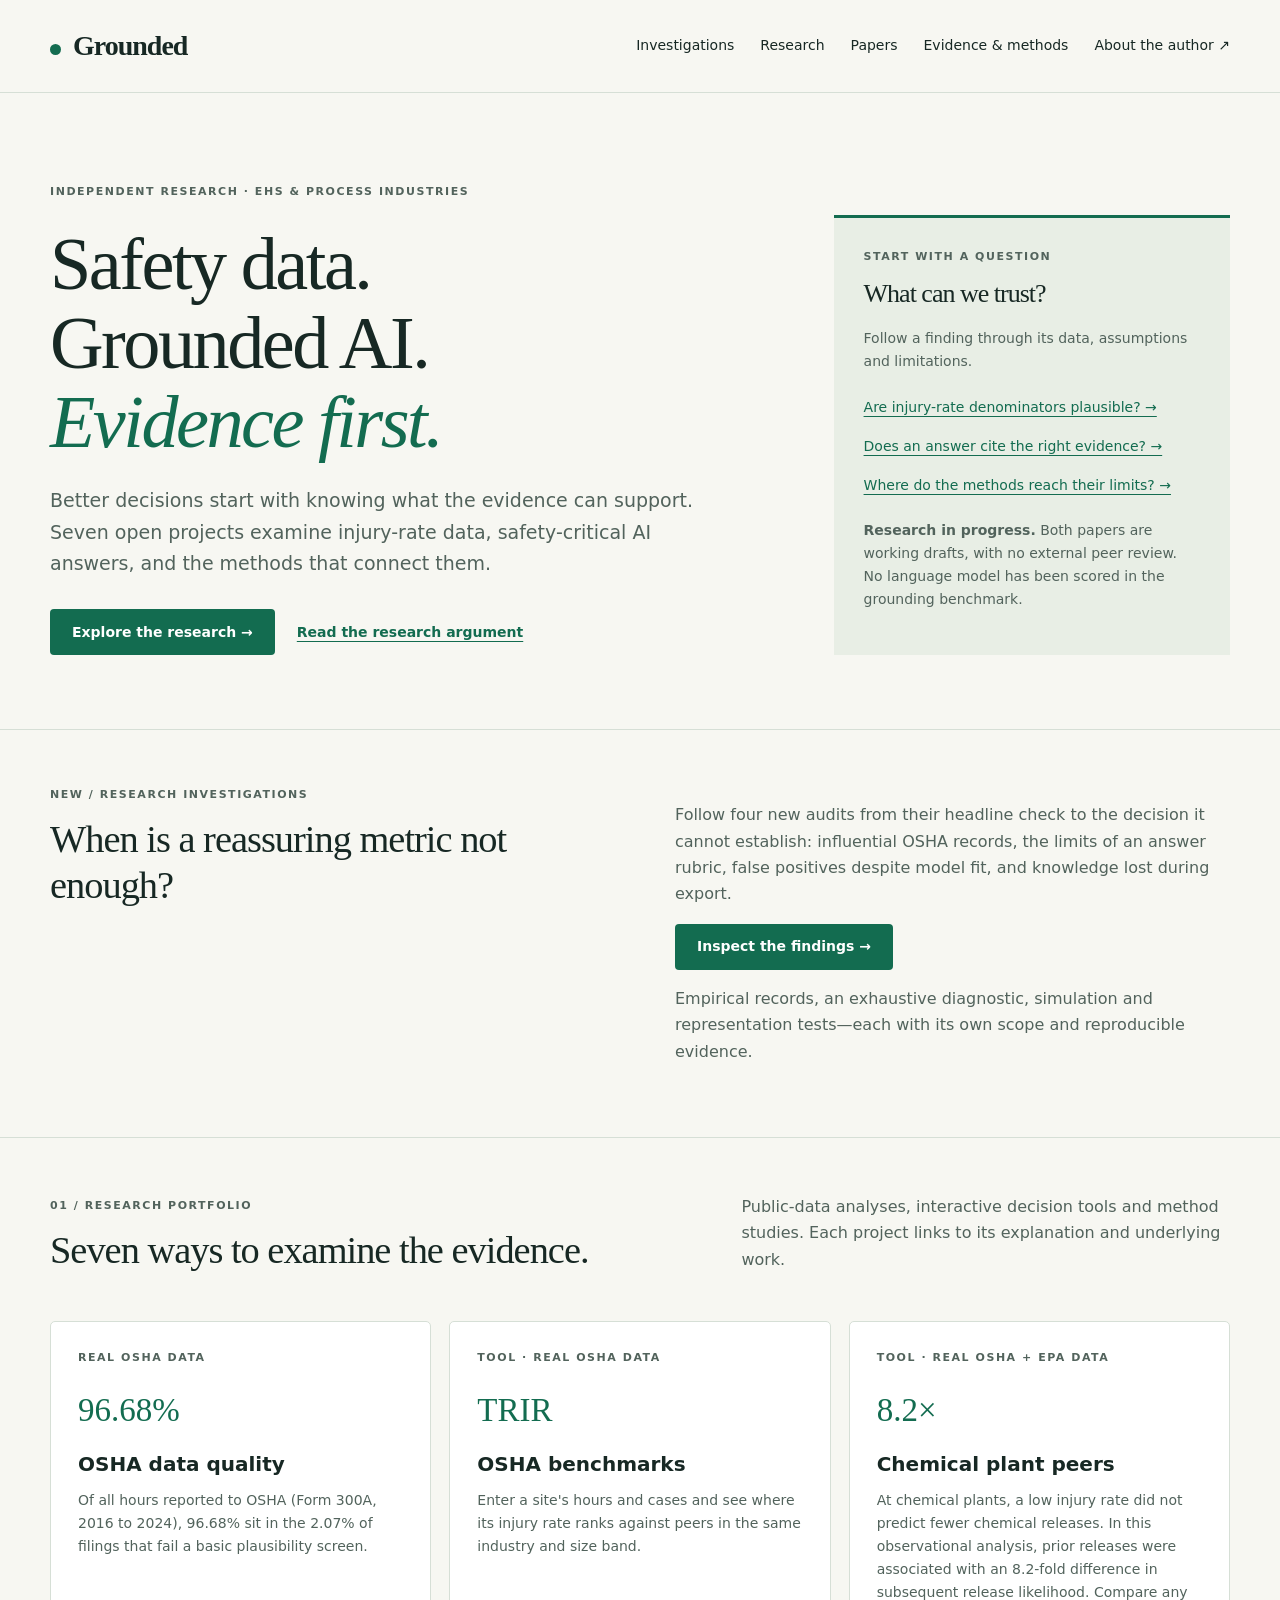
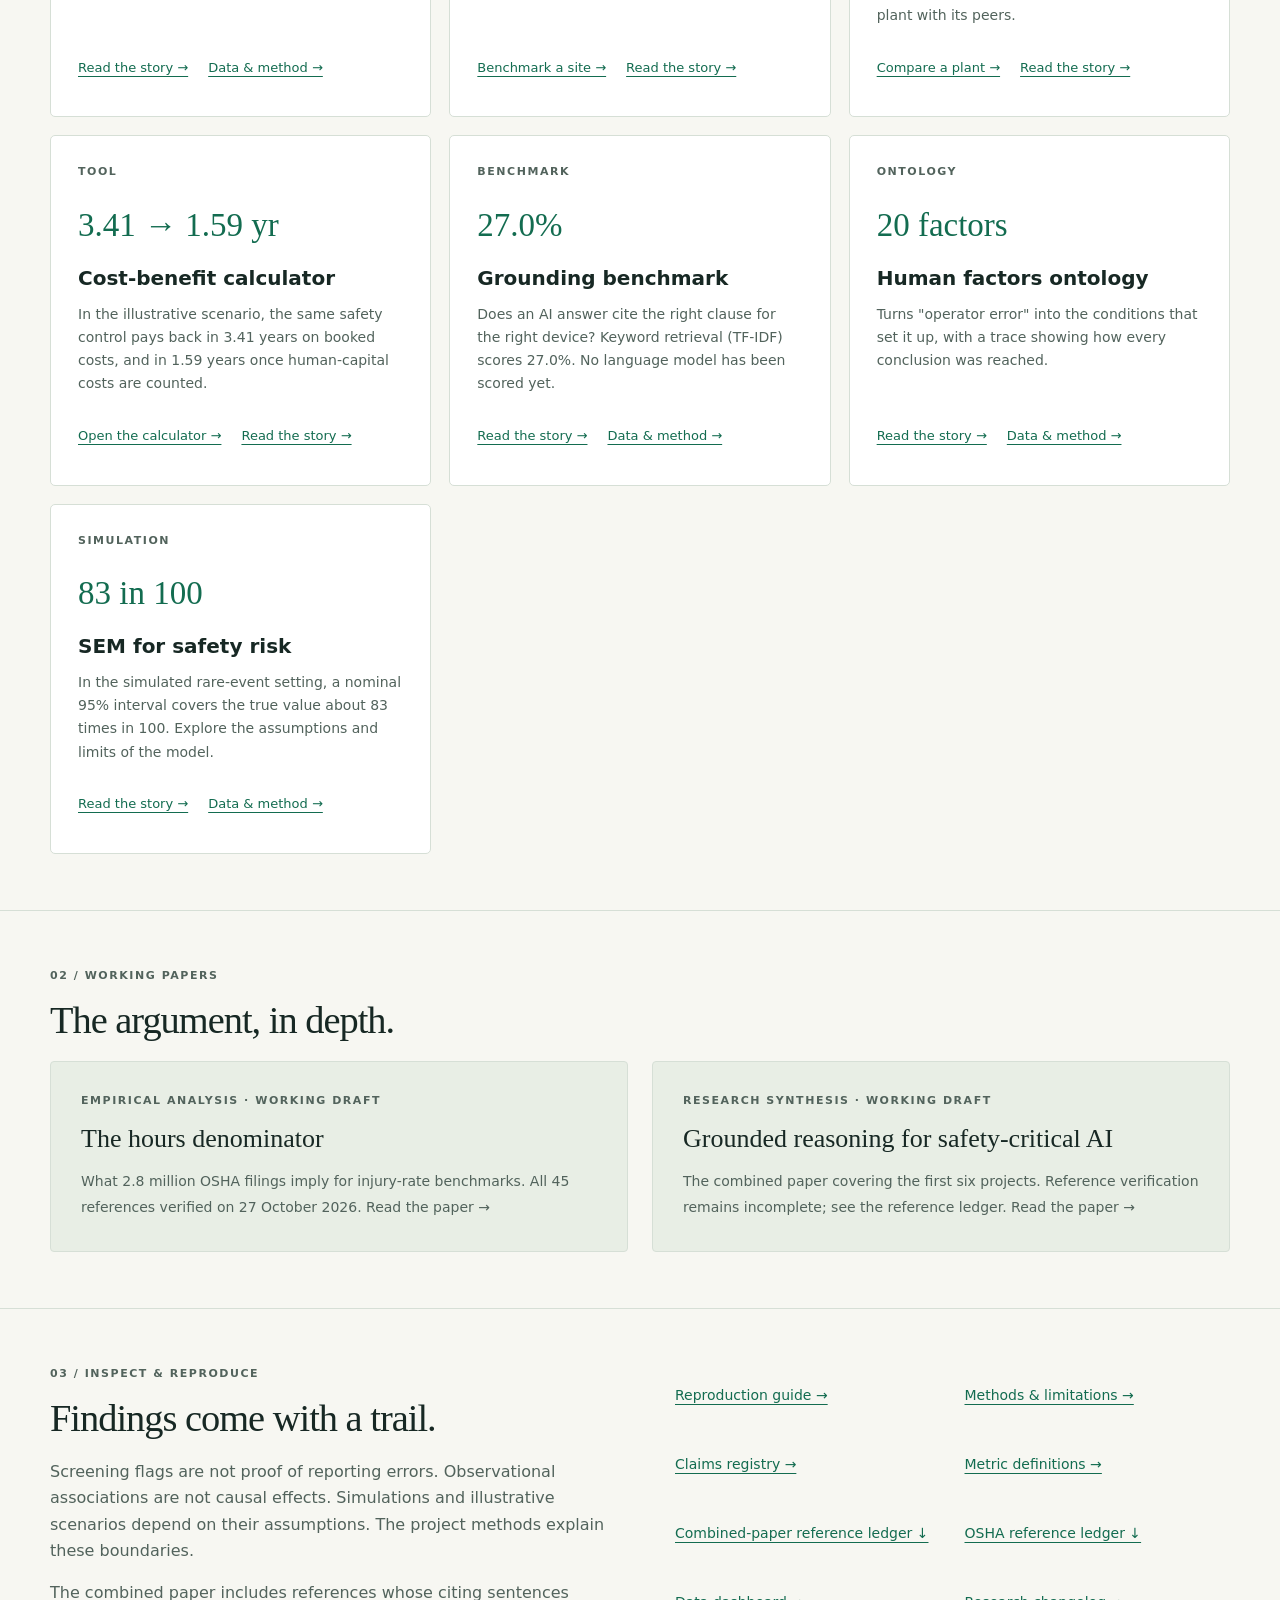
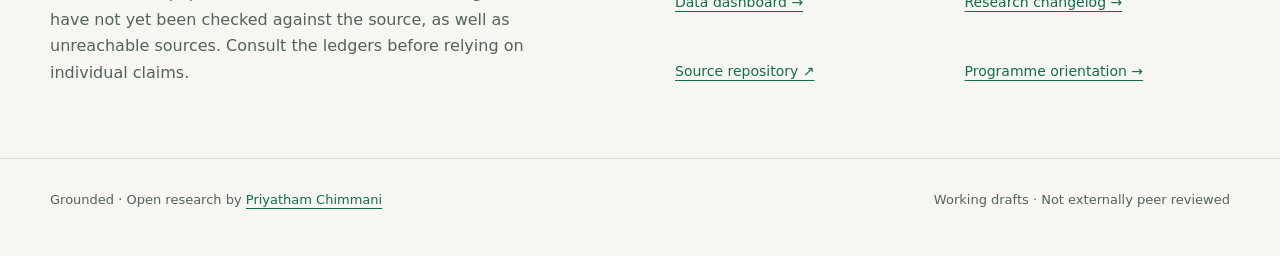
==== commit be84545b: "Present reproducible investigations with a research brief and concrete interface direction" ====
--- a/docs/index.html
+++ b/docs/index.html
@@ -5,8 +5,9 @@
 <style>
 :root{--paper:#f7f7f2;--ink:#172824;--muted:#52635c;--green:#136c50;--line:#d6dfd6;--wash:#e8eee5;--white:#fff;font-family:Inter,ui-sans-serif,system-ui,-apple-system,"Segoe UI",sans-serif;color:var(--ink);background:var(--paper)}*{box-sizing:border-box}html{scroll-padding-top:100px}body{margin:0;font-size:16px;line-height:1.65}a{color:var(--green);text-underline-offset:4px}a:hover{text-decoration-thickness:2px}a:focus-visible{outline:3px solid var(--green);outline-offset:5px}.skip{position:absolute;left:-9999px}.skip:focus{left:12px;top:12px;background:white;padding:12px;z-index:10}.wrap{width:min(1180px,calc(100% - 64px));margin:auto}header{border-bottom:1px solid var(--line)}.nav{min-height:92px;display:flex;align-items:center;justify-content:space-between;gap:24px}.brand{font:600 28px Georgia,serif;letter-spacing:-1px;color:var(--ink);text-decoration:none}.brand:before{content:"";display:inline-block;width:11px;height:11px;background:var(--green);margin-right:12px;border-radius:50%}nav{display:flex;gap:26px;flex-wrap:wrap}nav a{font-size:14px;color:var(--ink);text-decoration:none}.label{display:block;font-size:11px;letter-spacing:.14em;text-transform:uppercase;font-weight:650;color:var(--muted)}.hero{display:grid;grid-template-columns:1.8fr 1fr;gap:70px;padding:90px 0 74px}h1{font:400 clamp(44px,5.8vw,76px)/1.06 Georgia,serif;letter-spacing:-2.5px;margin:24px 0;max-width:15ch}h1 em{color:var(--green);font-weight:400}h2{font:400 clamp(30px,3vw,42px)/1.2 Georgia,serif;letter-spacing:-1px;margin:12px 0 18px}h3{font-size:20px;line-height:1.3;margin:12px 0}.lead{font-size:19px;max-width:54ch;color:var(--muted)}.btns{display:flex;gap:22px;flex-wrap:wrap;align-items:center;margin-top:30px}.btn{display:inline-flex;align-items:center;min-height:46px;font-size:14px;font-weight:600}.primary{background:var(--green);color:white;padding:10px 22px;text-decoration:none;border-radius:4px}.aside{align-self:end;background:var(--wash);padding:30px;border-top:3px solid var(--green)}.aside h2{font-size:26px}.aside p{font-size:14px;color:var(--muted)}.aside a{display:block;padding:8px 0;font-size:14px}.section{border-top:1px solid var(--line);padding:56px 0}.section-head{display:flex;justify-content:space-between;gap:40px;align-items:end;margin-bottom:30px}.section-head p{max-width:48ch;color:var(--muted);margin:0 0 18px}.grid{display:grid;grid-template-columns:repeat(3,minmax(0,1fr));gap:18px}.card{padding:27px;background:var(--white);border:1px solid var(--line);border-radius:5px;display:flex;flex-direction:column}.num{font:400 33px/1.2 Georgia,serif;color:var(--green);margin:24px 0 8px}.card p{font-size:14px;color:var(--muted);margin:0 0 18px}.links{display:flex;gap:8px 20px;flex-wrap:wrap;margin-top:auto}.links a{font-size:13px;min-height:44px;display:inline-flex;align-items:center}.papers{display:grid;grid-template-columns:1fr 1fr;gap:24px}.paper{display:block;padding:30px;background:var(--wash);text-decoration:none;color:var(--ink);border:1px solid var(--line);border-radius:4px}.paper b{display:block;font:400 26px/1.3 Georgia,serif;margin:12px 0}.paper .d{font-size:14px;color:var(--muted)}.evidence{display:grid;grid-template-columns:1fr 1fr;gap:70px}.evidence p{color:var(--muted)}.resources{display:grid;grid-template-columns:1fr 1fr;gap:8px 24px}.resources a{min-height:44px;display:flex;align-items:center;font-size:14px}footer{padding:30px 0 46px;border-top:1px solid var(--line);font-size:13px;color:var(--muted)}.foot{display:flex;justify-content:space-between;gap:24px;flex-wrap:wrap}@media(max-width:900px){.hero{gap:30px;grid-template-columns:1.5fr 1fr}.grid{grid-template-columns:repeat(2,minmax(0,1fr))}.evidence{gap:30px}.nav{align-items:flex-start;padding:22px 0;flex-direction:column;gap:12px}}@media(max-width:600px){.wrap{width:calc(100% - 36px)}nav{gap:18px}.hero{display:block;padding:46px 0}.aside{margin-top:36px}h1{letter-spacing:-1.5px}.grid,.papers,.evidence{grid-template-columns:1fr}.section-head{display:block}.section{padding:38px 0}.card{padding:24px}.resources{gap:8px 16px}}@media(prefers-reduced-motion:no-preference){html{scroll-behavior:smooth}}
 </style></head><body><a class="skip" href="#main">Skip to content</a>
-<header><div class="wrap nav"><a class="brand" href="./" aria-label="Grounded home">Grounded</a><nav aria-label="Main navigation"><a href="#projects">Research</a><a href="#papers">Papers</a><a href="#evidence">Evidence &amp; methods</a><a href="https://priyatham-personal-site.vercel.app/">About the author ↗︎</a></nav></div></header>
+<header><div class="wrap nav"><a class="brand" href="./" aria-label="Grounded home">Grounded</a><nav aria-label="Main navigation"><a href="investigations.html">Investigations</a><a href="#projects">Research</a><a href="#papers">Papers</a><a href="#evidence">Evidence &amp; methods</a><a href="https://priyatham-personal-site.vercel.app/">About the author ↗︎</a></nav></div></header>
 <main id="main"><div class="wrap hero"><div><span class="label">Independent research · EHS &amp; process industries</span><h1>Safety data.<br>Grounded AI.<br><em>Evidence first.</em></h1><p class="lead">Better decisions start with knowing what the evidence can support. Seven open projects examine injury-rate data, safety-critical AI answers, and the methods that connect them.</p><div class="btns"><a class="btn primary" href="#projects">Explore the research →</a><a class="btn" href="story.html">Read the research argument</a></div></div><aside class="aside" aria-label="Research orientation"><span class="label">Start with a question</span><h2>What can we trust?</h2><p>Follow a finding through its data, assumptions and limitations.</p><a href="https://ehs-osha-analysis.vercel.app/story.html">Are injury-rate denominators plausible? →</a><a href="https://ehs-ai-grounding-eval.vercel.app/story.html">Does an answer cite the right evidence? →</a><a href="methods-ledger.html">Where do the methods reach their limits? →</a><p><strong>Research in progress.</strong> Both papers are working drafts, with no external peer review. No language model has been scored in the grounding benchmark.</p></aside></div>
+<section class="section" id="investigations"><div class="wrap evidence"><div><span class="label">New / Research investigations</span><h2>When is a reassuring metric not enough?</h2></div><div><p>Follow four new audits from their headline check to the decision it cannot establish: influential OSHA records, the limits of an answer rubric, false positives despite model fit, and knowledge lost during export.</p><a class="btn primary" href="investigations.html">Inspect the findings →</a><p>Empirical records, an exhaustive diagnostic, simulation and representation tests—each with its own scope and reproducible evidence.</p></div></div></section>
 <section class="section" id="projects"><div class="wrap"><div class="section-head"><div><span class="label">01 / Research portfolio</span><h2>Seven ways to examine the evidence.</h2></div><p>Public-data analyses, interactive decision tools and method studies. Each project links to its explanation and underlying work.</p></div><div class="grid">
     <div class="card">
      <span class="label">Real OSHA data</span>
